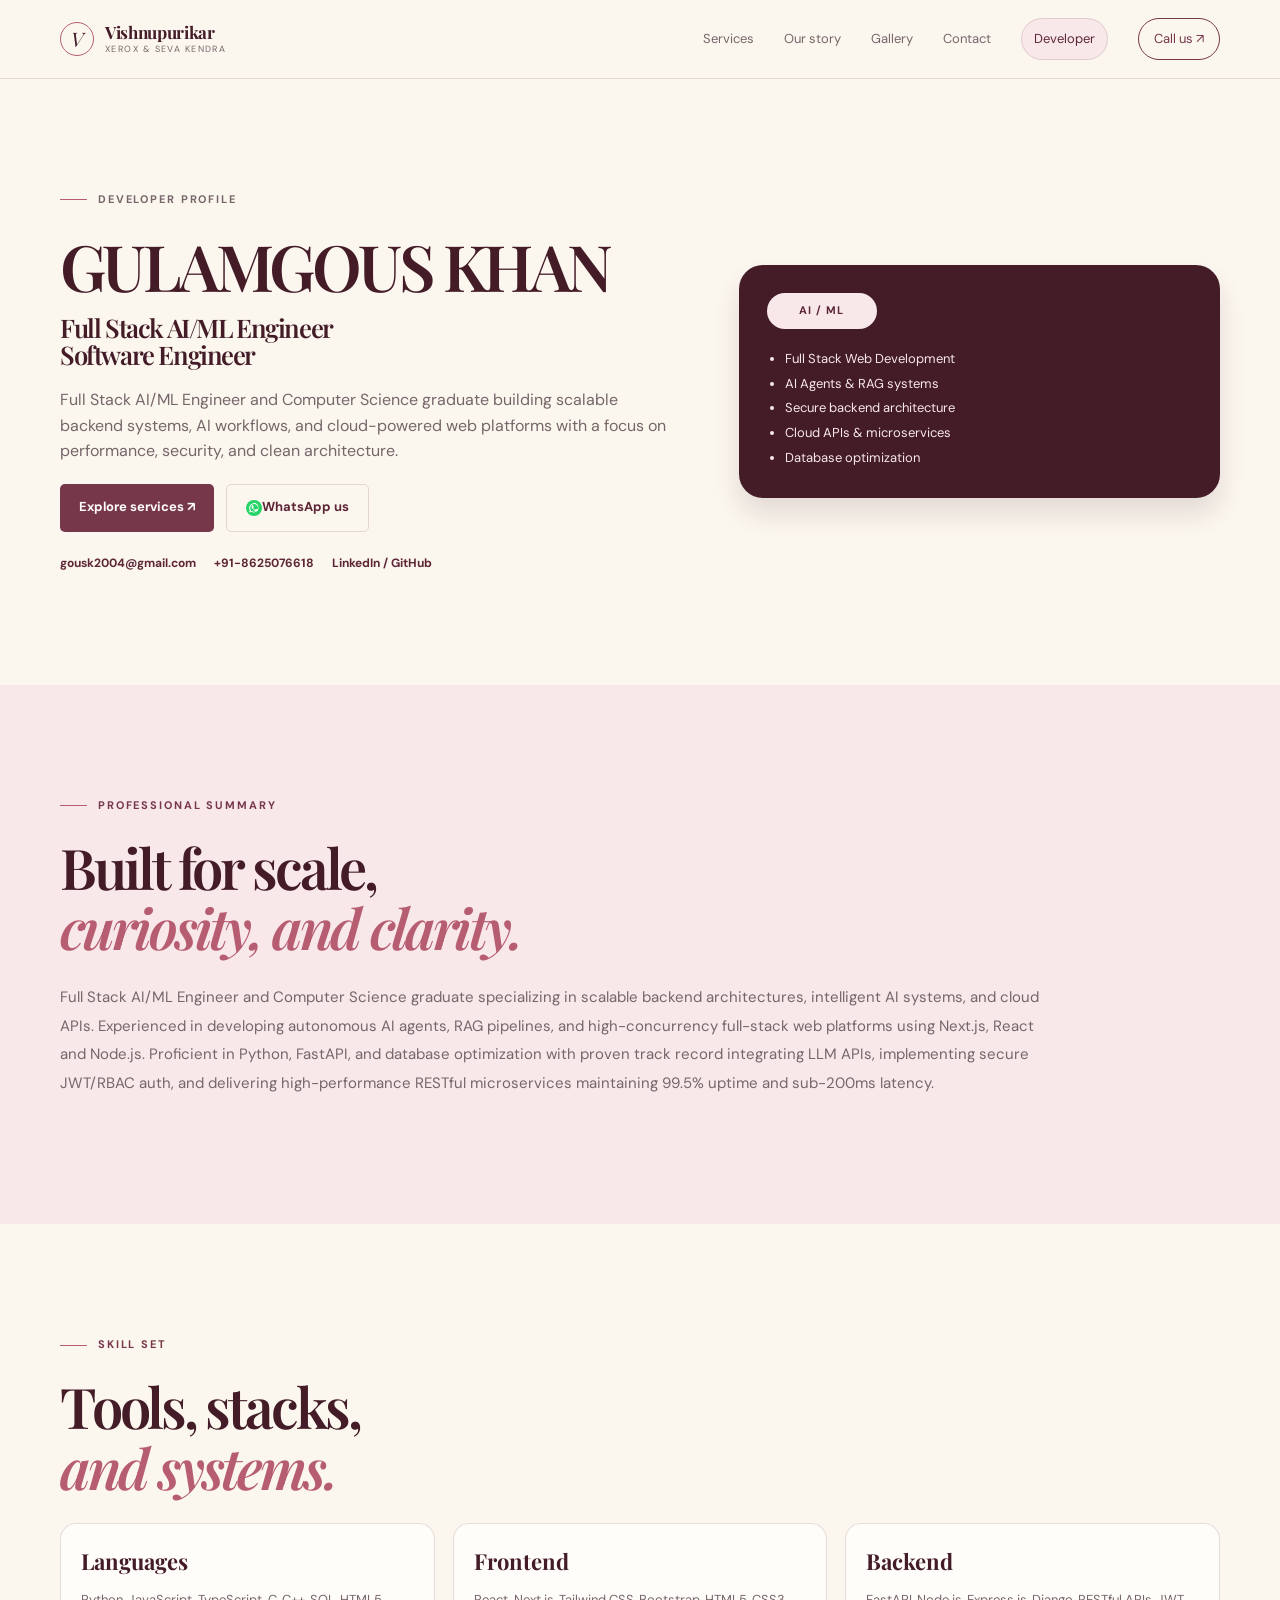
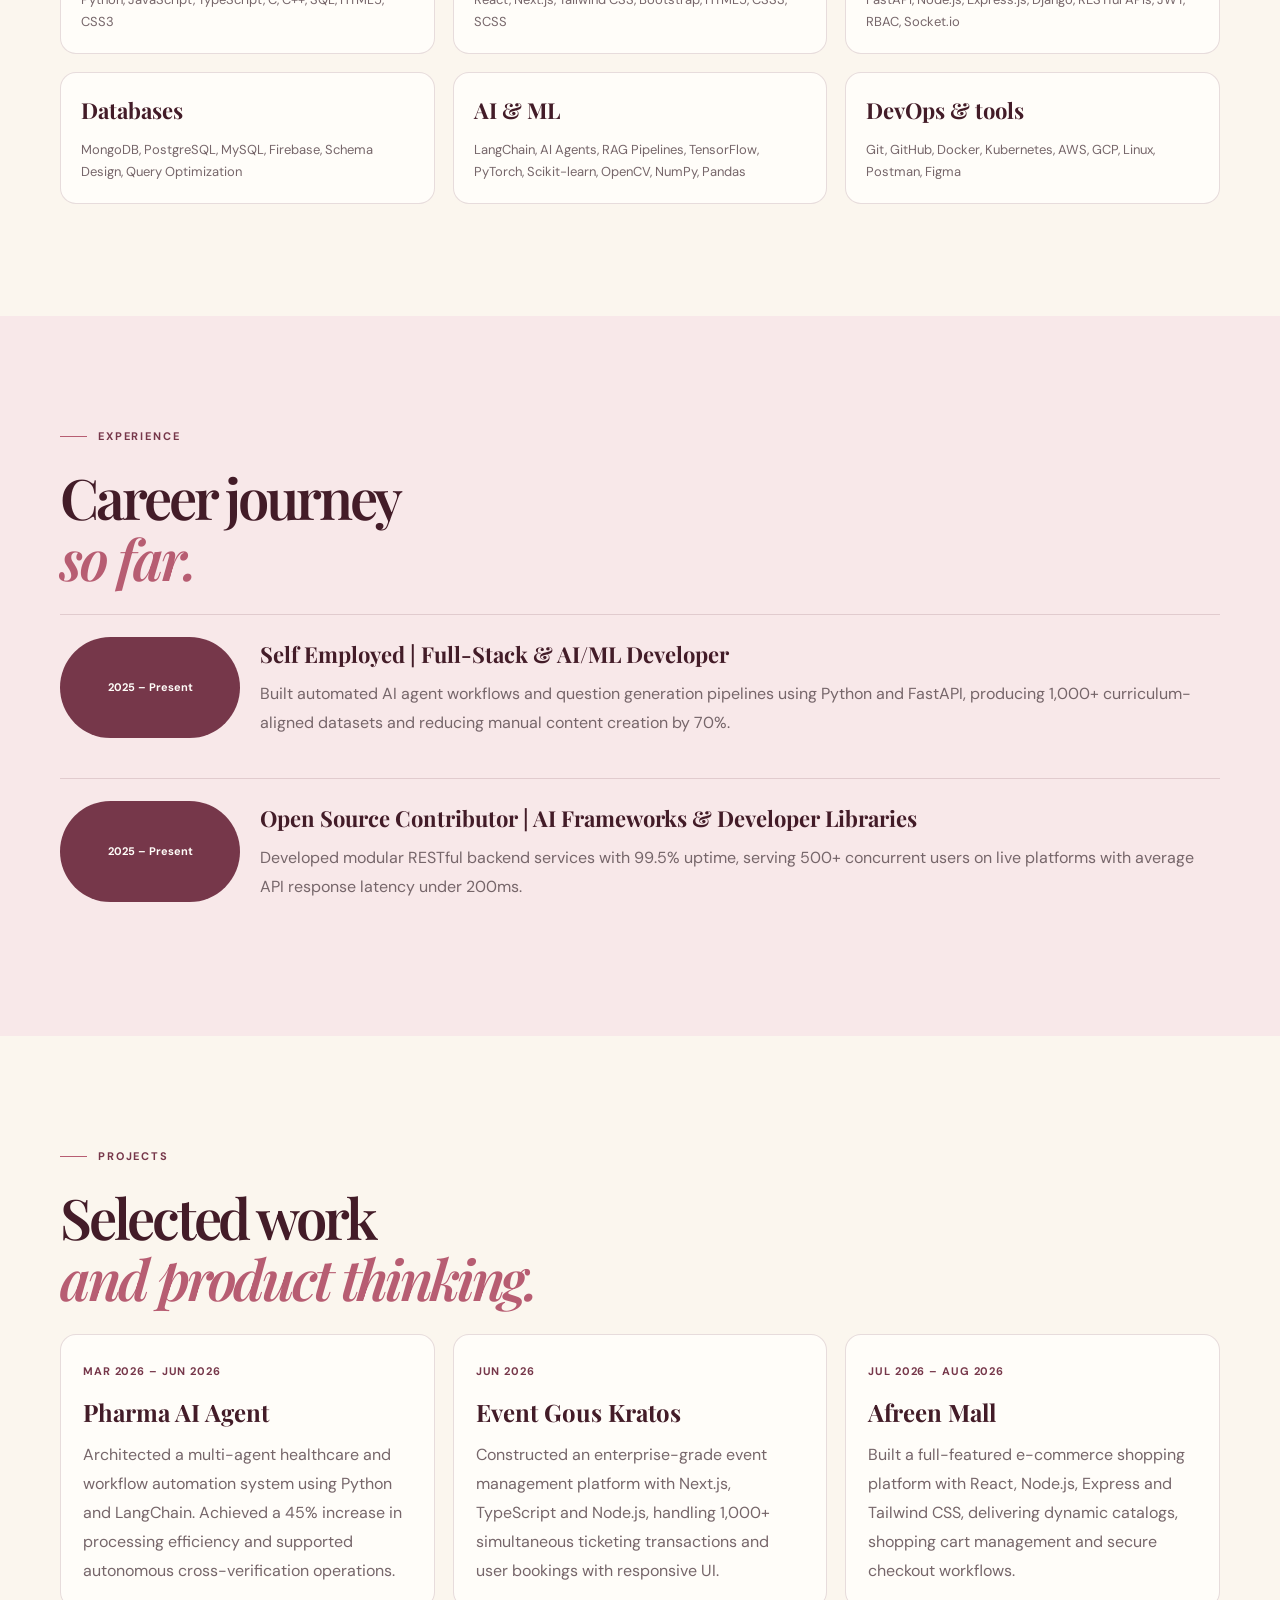
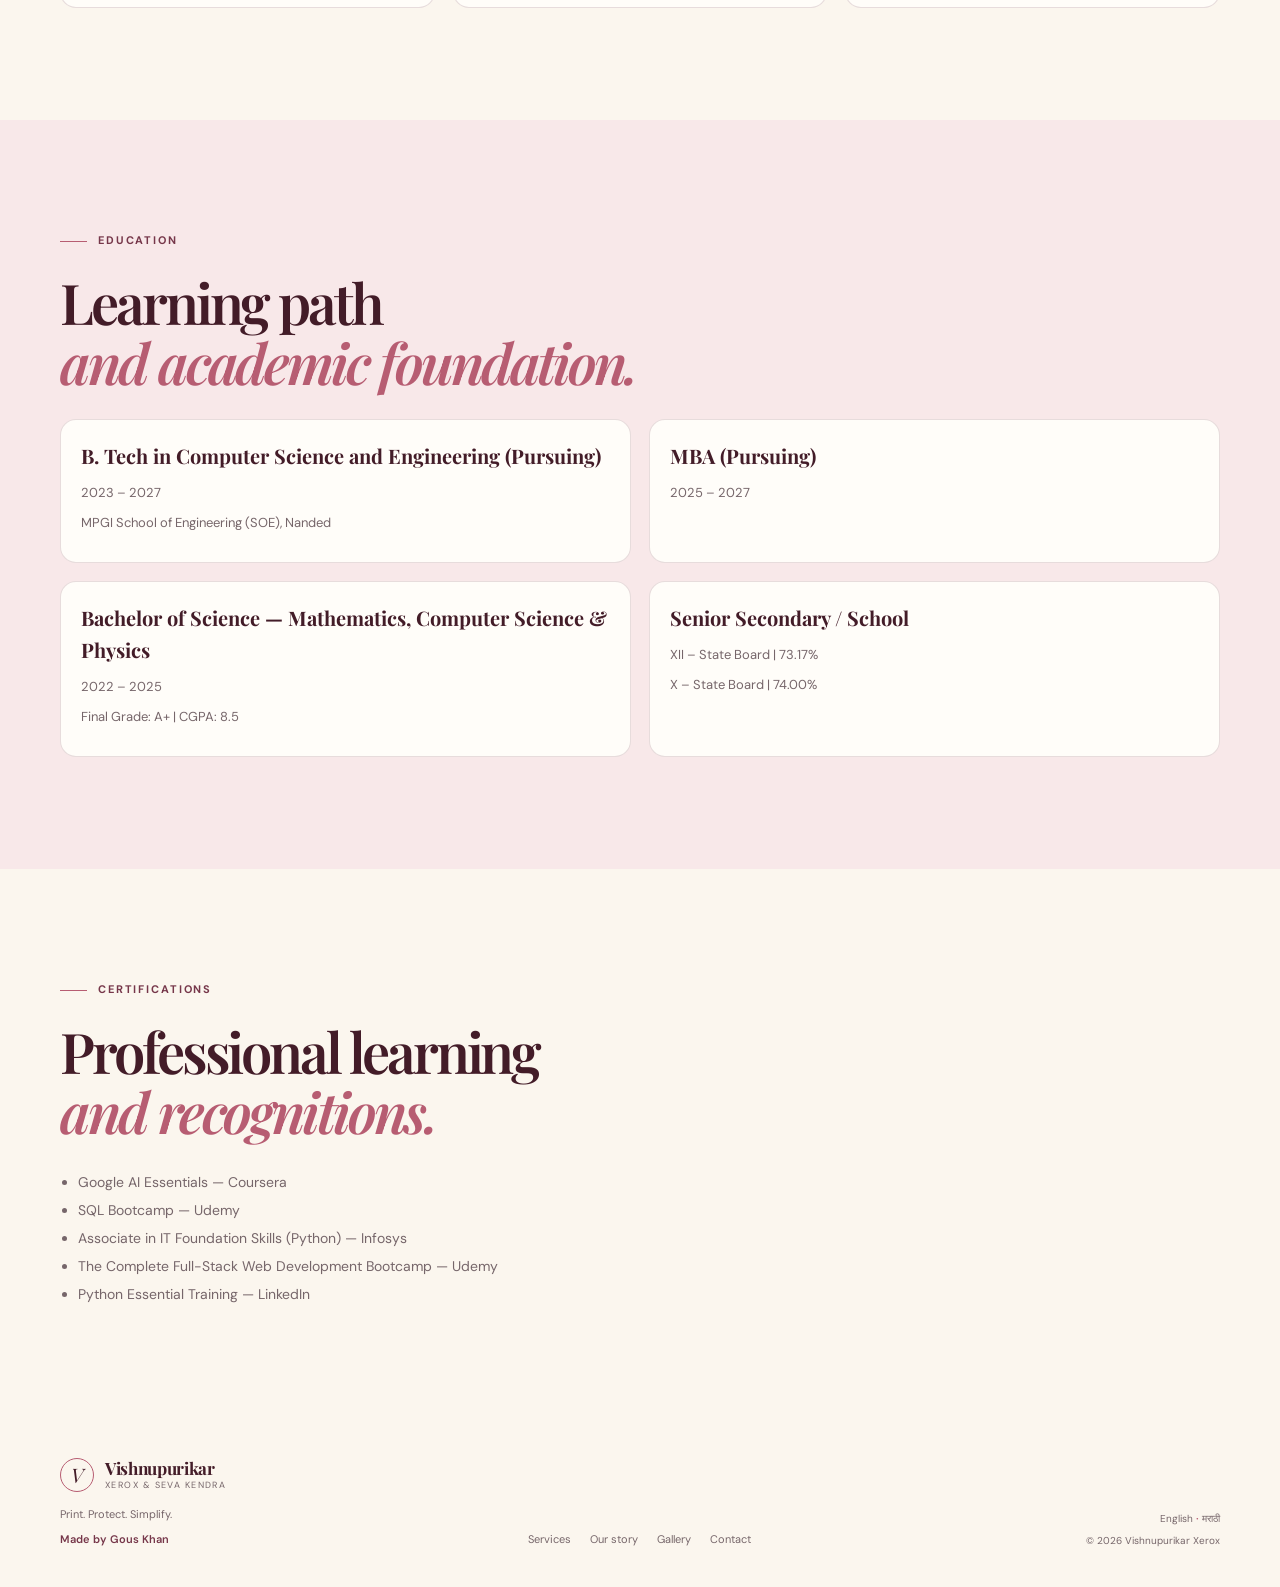
==== developer.html @ 5f5a42ae "Refresh Vishnupurikar Xerox marketing site Co-authored-by: Copilot <223556219+Copilot@users.noreply." ====
<!doctype html>
<html lang="en">
  <head>
    <meta charset="UTF-8" />
    <meta name="viewport" content="width=device-width, initial-scale=1.0" />
    <meta name="description" content="Developer profile of Gous Khan — Full Stack AI/ML Engineer and Software Engineer." />
    <title>Gous Khan | Developer Profile</title>
    <link rel="preconnect" href="https://fonts.googleapis.com" />
    <link rel="preconnect" href="https://fonts.gstatic.com" crossorigin />
    <link href="https://fonts.googleapis.com/css2?family=DM+Sans:wght@400;500;600;700&family=Noto+Sans+Devanagari:wght@400;500;600;700&family=Playfair+Display:wght@500;600;700&display=swap" rel="stylesheet" />
    <link rel="stylesheet" href="styles.css" />
  </head>
  <body class="developer-page">
    <header class="site-header">
      <div class="container nav-wrap">
        <a class="brand" href="index.html" aria-label="Vishnupurikar Xerox home">
          <span class="brand-mark">V</span>
          <span>
            <strong>Vishnupurikar</strong>
            <small>Xerox &amp; Seva Kendra</small>
          </span>
        </a>
        <nav id="main-nav" class="main-nav" aria-label="Main navigation">
          <a href="index.html#services">Services</a>
          <a href="index.html#story">Our story</a>
          <a href="index.html#gallery">Gallery</a>
          <a href="index.html#contact">Contact</a>
          <a href="developer.html" class="developer-link active">Developer</a>
          <a class="nav-call" href="tel:+918625076618">Call me <span>↗</span></a>
        </nav>
      </div>
    </header>

    <main class="developer-main">
      <section class="developer-hero section">
        <div class="container developer-hero-wrap">
          <div class="developer-intro">
            <p class="eyebrow"><span></span> Developer profile</p>
            <h1>GULAMGOUS KHAN</h1>
            <h2>Full Stack AI/ML Engineer<br />Software Engineer</h2>
            <p>
              Full Stack AI/ML Engineer and Computer Science graduate building scalable backend systems,
              AI workflows, and cloud-powered web platforms with a focus on performance, security, and clean architecture.
            </p>
            <div class="developer-actions">
              <a class="button button-primary" href="mailto:gousk2004@gmail.com">Email me</a>
              <a class="button button-quiet" href="tel:+918625076618">Call +91-8625076618</a>
            </div>
            <div class="developer-meta">
              <span>gousk2004@gmail.com</span>
              <span>+91-8625076618</span>
              <span>LinkedIn / GitHub</span>
            </div>
          </div>
          <div class="developer-card">
            <div class="developer-badge">AI / ML</div>
            <ul>
              <li>Full Stack Web Development</li>
              <li>AI Agents &amp; RAG systems</li>
              <li>Secure backend architecture</li>
              <li>Cloud APIs &amp; microservices</li>
              <li>Database optimization</li>
            </ul>
          </div>
        </div>
      </section>

      <section class="developer-summary section light-panel">
        <div class="container">
          <div class="section-heading narrow-heading">
            <div>
              <p class="eyebrow"><span></span> Professional summary</p>
              <h2>Built for scale,<br /><em>curiosity, and clarity.</em></h2>
            </div>
          </div>
          <p class="summary-copy">
            Full Stack AI/ML Engineer and Computer Science graduate specializing in scalable backend architectures,
            intelligent AI systems, and cloud APIs. Experienced in developing autonomous AI agents, RAG pipelines,
            and high-concurrency full-stack web platforms using Next.js, React and Node.js. Proficient in Python,
            FastAPI, and database optimization with proven track record integrating LLM APIs, implementing secure
            JWT/RBAC auth, and delivering high-performance RESTful microservices maintaining 99.5% uptime and
            sub-200ms latency.
          </p>
        </div>
      </section>

      <section class="section">
        <div class="container">
          <div class="section-heading narrow-heading">
            <div>
              <p class="eyebrow"><span></span> Skill set</p>
              <h2>Tools, stacks,<br /><em>and systems.</em></h2>
            </div>
          </div>
          <div class="skills-grid">
            <div class="skill-box">
              <h3>Languages</h3>
              <p>Python, JavaScript, TypeScript, C, C++, SQL, HTML5, CSS3</p>
            </div>
            <div class="skill-box">
              <h3>Frontend</h3>
              <p>React, Next.js, Tailwind CSS, Bootstrap, HTML5, CSS3, SCSS</p>
            </div>
            <div class="skill-box">
              <h3>Backend</h3>
              <p>FastAPI, Node.js, Express.js, Django, RESTful APIs, JWT, RBAC, Socket.io</p>
            </div>
            <div class="skill-box">
              <h3>Databases</h3>
              <p>MongoDB, PostgreSQL, MySQL, Firebase, Schema Design, Query Optimization</p>
            </div>
            <div class="skill-box">
              <h3>AI &amp; ML</h3>
              <p>LangChain, AI Agents, RAG Pipelines, TensorFlow, PyTorch, Scikit-learn, OpenCV, NumPy, Pandas</p>
            </div>
            <div class="skill-box">
              <h3>DevOps &amp; tools</h3>
              <p>Git, GitHub, Docker, Kubernetes, AWS, GCP, Linux, Postman, Figma</p>
            </div>
          </div>
        </div>
      </section>

      <section class="developer-experience section light-panel">
        <div class="container">
          <div class="section-heading narrow-heading">
            <div>
              <p class="eyebrow"><span></span> Experience</p>
              <h2>Career journey<br /><em>so far.</em></h2>
            </div>
          </div>
          <div class="timeline">
            <article class="timeline-item">
              <span class="time-tag">2025 – Present</span>
              <div>
                <h3>Self Employed | Full-Stack &amp; AI/ML Developer</h3>
                <p>
                  Built automated AI agent workflows and question generation pipelines using Python and FastAPI,
                  producing 1,000+ curriculum-aligned datasets and reducing manual content creation by 70%.
                </p>
              </div>
            </article>
            <article class="timeline-item">
              <span class="time-tag">2025 – Present</span>
              <div>
                <h3>Open Source Contributor | AI Frameworks &amp; Developer Libraries</h3>
                <p>
                  Developed modular RESTful backend services with 99.5% uptime, serving 500+ concurrent users on
                  live platforms with average API response latency under 200ms.
                </p>
              </div>
            </article>
          </div>
        </div>
      </section>

      <section class="section">
        <div class="container">
          <div class="section-heading narrow-heading">
            <div>
              <p class="eyebrow"><span></span> Projects</p>
              <h2>Selected work<br /><em>and product thinking.</em></h2>
            </div>
          </div>
          <div class="project-grid">
            <article class="project-card">
              <span class="project-date">Mar 2026 – Jun 2026</span>
              <h3>Pharma AI Agent</h3>
              <p>
                Architected a multi-agent healthcare and workflow automation system using Python and LangChain.
                Achieved a 45% increase in processing efficiency and supported autonomous cross-verification operations.
              </p>
            </article>
            <article class="project-card">
              <span class="project-date">Jun 2026</span>
              <h3>Event Gous Kratos</h3>
              <p>
                Constructed an enterprise-grade event management platform with Next.js, TypeScript and Node.js,
                handling 1,000+ simultaneous ticketing transactions and user bookings with responsive UI.
              </p>
            </article>
            <article class="project-card">
              <span class="project-date">Jul 2026 – Aug 2026</span>
              <h3>Afreen Mall</h3>
              <p>
                Built a full-featured e-commerce shopping platform with React, Node.js, Express and Tailwind CSS,
                delivering dynamic catalogs, shopping cart management and secure checkout workflows.
              </p>
            </article>
          </div>
        </div>
      </section>

      <section class="section education-section light-panel">
        <div class="container">
          <div class="section-heading narrow-heading">
            <div>
              <p class="eyebrow"><span></span> Education</p>
              <h2>Learning path<br /><em>and academic foundation.</em></h2>
            </div>
          </div>
          <div class="education-grid">
            <div class="edu-card">
              <h3>B. Tech in Computer Science and Engineering (Pursuing)</h3>
              <p>2023 – 2027</p>
              <p>MPGI School of Engineering (SOE), Nanded</p>
            </div>
            <div class="edu-card">
              <h3>MBA (Pursuing)</h3>
              <p>2025 – 2027</p>
            </div>
            <div class="edu-card">
              <h3>Bachelor of Science — Mathematics, Computer Science &amp; Physics</h3>
              <p>2022 – 2025</p>
              <p>Final Grade: A+ | CGPA: 8.5</p>
            </div>
            <div class="edu-card">
              <h3>Senior Secondary / School</h3>
              <p>XII – State Board | 73.17%</p>
              <p>X – State Board | 74.00%</p>
            </div>
          </div>
        </div>
      </section>

      <section class="section">
        <div class="container">
          <div class="section-heading narrow-heading">
            <div>
              <p class="eyebrow"><span></span> Certifications</p>
              <h2>Professional learning<br /><em>and recognitions.</em></h2>
            </div>
          </div>
          <ul class="cert-list">
            <li>Google AI Essentials — Coursera</li>
            <li>SQL Bootcamp — Udemy</li>
            <li>Associate in IT Foundation Skills (Python) — Infosys</li>
            <li>The Complete Full-Stack Web Development Bootcamp — Udemy</li>
            <li>Python Essential Training — LinkedIn</li>
          </ul>
        </div>
      </section>
    </main>

    <footer class="site-footer">
      <div class="container footer-grid">
        <div>
          <a class="brand footer-brand" href="index.html"><span class="brand-mark">V</span><span><strong>Vishnupurikar</strong><small>Xerox &amp; Seva Kendra</small></span></a>
          <p>Print. Protect. Simplify.</p>
          <p class="footer-credit">Made by Gous Khan</p>
        </div>
        <div class="footer-links">
          <a href="index.html#services">Services</a>
          <a href="index.html#story">Our story</a>
          <a href="index.html#gallery">Gallery</a>
          <a href="index.html#contact">Contact</a>
        </div>
        <div class="footer-meta">
          <span>English <b>·</b> मराठी</span>
          <span>© <span id="year"></span> Vishnupurikar Xerox</span>
        </div>
      </div>
    </footer>
    <script src="script.js"></script>
  </body>
</html>
---- styles.css ----
@import url("https://fonts.googleapis.com/css2?family=DM+Sans:wght@400;500;600;700&family=Noto+Sans+Devanagari:wght@400;500;600;700&family=Playfair+Display:wght@500;600;700&display=swap");

:root {
  --rose-950: #431c28;
  --rose-900: #5d2637;
  --rose-800: #76374a;
  --rose-500: #b75d72;
  --rose-200: #e9bfc8;
  --rose-100: #f8e8e9;
  --cream: #fbf6ee;
  --cream-deep: #f2e6d8;
  --ink: #2c2020;
  --muted: #76666a;
  --white: #fffdf9;
  --line: rgba(93, 38, 55, .15);
  --heading: "Playfair Display", Georgia, serif;
  --body: "DM Sans", Arial, sans-serif;
  --marathi: "Noto Sans Devanagari", "DM Sans", Arial, sans-serif;
  --max: 1160px;
  --h-size: clamp(36px, 4.5vw, 56px);
  --h3-size: 24px;
  --text-size: 15px;
  --small-size: 13px;
}

* { box-sizing: border-box; }
html { scroll-behavior: smooth; }
body { margin: 0; background: var(--cream); color: var(--ink); font-family: var(--body); line-height: 1.6; }
img { display: block; max-width: 100%; }
a { color: inherit; text-decoration: none; }
.container { width: min(var(--max), calc(100% - 48px)); margin: 0 auto; }
.section { padding: 112px 0; }
.sr-only { position: absolute; width: 1px; height: 1px; padding: 0; margin: -1px; overflow: hidden; clip: rect(0,0,0,0); white-space: nowrap; border: 0; }

.site-header { position: sticky; top: 0; z-index: 10; background: rgba(251, 246, 238, .92); border-bottom: 1px solid var(--line); backdrop-filter: blur(16px); }
.nav-wrap { display: flex; align-items: center; justify-content: space-between; min-height: 78px; }
.brand { display: inline-flex; align-items: center; gap: 11px; color: var(--rose-950); }
.brand-mark { display: grid; place-items: center; width: 34px; height: 34px; border: 1px solid var(--rose-500); border-radius: 50%; font-family: var(--heading); font-size: 20px; font-style: italic; }
.brand strong, .brand small { display: block; line-height: 1.1; }
.brand strong { font-family: var(--heading); font-size: 17px; letter-spacing: -.02em; }
.brand small { margin-top: 4px; color: var(--muted); font-size: 9px; letter-spacing: .16em; text-transform: uppercase; }
.main-nav { display: flex; align-items: center; gap: 30px; color: var(--muted); font-size: 13px; }
.main-nav a { transition: color .2s ease; }
.main-nav a:hover { color: var(--rose-800); }
.nav-call { padding: 10px 15px; border: 1px solid var(--rose-800); border-radius: 100px; color: var(--rose-800); }
.nav-call span, .button span, .text-link span, .service-card a span { margin-left: 7px; }
.developer-link { padding: 10px 12px; border: 1px solid var(--line); border-radius: 999px; }
.developer-link.active { background: var(--rose-100); color: var(--rose-900); }
.language-toggle { display: flex; align-items: center; gap: 2px; padding: 3px; border: 1px solid var(--line); border-radius: 100px; background: var(--white); }
.language-option { border: 0; border-radius: 100px; padding: 6px 8px; background: transparent; color: var(--muted); cursor: pointer; font: inherit; font-size: 10px; font-weight: 700; }
.language-option.is-active { background: var(--rose-800); color: var(--white); }
.icon-whatsapp { width: 16px; height: 16px; vertical-align: middle; }
.menu-toggle { display: none; border: 0; background: none; padding: 8px; }
.menu-toggle span:not(.sr-only) { display: block; width: 22px; height: 1px; margin: 5px; background: var(--rose-900); }

.hero { padding-top: 92px; padding-bottom: 102px; }
.hero-grid { display: grid; grid-template-columns: .88fr 1.12fr; gap: 72px; align-items: center; }
.eyebrow { display: flex; align-items: center; gap: 11px; margin: 0 0 22px; color: var(--rose-800); font-size: 11px; font-weight: 700; letter-spacing: .17em; text-transform: uppercase; }
.eyebrow > span { display: inline-block; width: 27px; height: 1px; background: var(--rose-500); }
h1, h2, h3, p { margin-top: 0; }
h1, h2 { color: var(--rose-950); font-family: var(--heading); font-weight: 600; letter-spacing: -.055em; line-height: 1.08; }
h1 { margin-bottom: 26px; font-size: clamp(48px, 6vw, 76px); }
h2 { margin-bottom: 22px; font-size: var(--h-size); }
h1 em, h2 em { color: var(--rose-500); font-style: italic; }
.hero-lede { max-width: 440px; margin-bottom: 32px; color: var(--muted); font-size: var(--text-size); }
.hero-actions { display: flex; flex-wrap: wrap; gap: 12px; }
.button { display: inline-flex; align-items: center; justify-content: center; min-height: 48px; padding: 0 19px; border-radius: 5px; font-size: 13px; font-weight: 700; transition: transform .2s ease, box-shadow .2s ease, background .2s ease; }
.button:hover { transform: translateY(-2px); box-shadow: 0 9px 22px rgba(93, 38, 55, .12); }
.button-primary { background: var(--rose-800); color: var(--white); }
.button-quiet { border: 1px solid var(--line); color: var(--rose-900); }
.hero-note { display: flex; align-items: center; gap: 12px; margin-top: 54px; color: var(--muted); font-size: 11px; }
.note-line { width: 36px; height: 1px; background: var(--rose-200); }
.hero-visual { position: relative; padding: 0 34px 38px 0; }
.hero-image-wrap { height: 500px; overflow: hidden; border-radius: 160px 160px 6px 6px; background: var(--cream-deep); }
.hero-image-wrap img { width: 100%; height: 100%; object-fit: contain; object-position: center top; }
.hero-stamp { position: absolute; top: 28px; left: -35px; display: grid; place-items: center; width: 104px; height: 104px; padding: 15px; border-radius: 50%; background: var(--rose-500); color: var(--white); text-align: center; transform: rotate(-12deg); }
.hero-stamp strong { font-family: var(--heading); font-size: 13px; line-height: 1.05; }
.hero-stamp small { font-size: 8px; line-height: 1.2; }
.stamp-star { line-height: 1; }
.hero-card { position: absolute; right: 0; bottom: 0; display: flex; align-items: center; gap: 12px; max-width: 226px; padding: 18px 20px; background: var(--white); box-shadow: 0 16px 35px rgba(93, 38, 55, .13); }
.card-icon { color: var(--rose-500); font-size: 22px; }
.hero-card strong, .hero-card small { display: block; line-height: 1.3; }
.hero-card strong { color: var(--rose-900); font-size: 12px; }
.hero-card small { margin-top: 3px; color: var(--muted); font-size: 10px; }

.trust-strip { background: var(--rose-950); color: var(--rose-100); }
.trust-grid { display: flex; align-items: center; justify-content: space-between; min-height: 78px; font-size: 12px; }
.trust-grid > span:first-child { color: var(--rose-200); font-family: var(--heading); font-size: 16px; font-style: italic; }
.trust-item { display: flex; align-items: center; gap: 10px; }
.trust-item b { color: var(--rose-500); font-size: 10px; letter-spacing: .1em; }

.services-section { background: var(--white); }
.section-heading { display: flex; justify-content: space-between; align-items: end; gap: 40px; margin-bottom: 52px; }
.section-heading h2 { margin-bottom: 0; }
.section-intro { max-width: 310px; margin-bottom: 5px; color: var(--muted); font-size: var(--small-size); }
.service-grid { display: grid; grid-template-columns: repeat(4, 1fr); gap: 1px; border: 1px solid var(--line); background: var(--line); }
.service-card { position: relative; min-height: 310px; padding: 25px 24px 23px; background: var(--white); transition: background .2s ease, transform .2s ease; }
.service-card:hover { position: relative; z-index: 1; background: var(--rose-100); transform: translateY(-5px); box-shadow: 0 14px 26px rgba(93, 38, 55, .09); }
.service-featured { background: var(--rose-100); }
.service-number { color: var(--rose-500); font-size: 10px; font-weight: 700; letter-spacing: .15em; }
.service-icon { margin: 40px 0 23px; color: var(--rose-800); font-size: 29px; }
.service-card h3 { margin-bottom: 12px; color: var(--rose-950); font-family: var(--heading); font-size: var(--h3-size); font-weight: 600; }
.service-card p { min-height: 66px; margin-bottom: 20px; color: var(--muted); font-size: var(--small-size); line-height: 1.6; }
.service-card a, .text-link { color: var(--rose-800); font-size: 12px; font-weight: 700; }
.service-note { display: flex; align-items: center; gap: 16px; margin-top: 18px; padding: 18px 20px; border: 1px solid var(--rose-200); background: var(--rose-100); }
.service-note-mark { display: grid; place-items: center; flex: 0 0 30px; width: 30px; height: 30px; border-radius: 50%; background: var(--rose-800); color: var(--white); font-size: 21px; font-weight: 400; }
.service-note strong, .service-note span { display: block; line-height: 1.35; }
.service-note strong { color: var(--rose-950); font-size: 12px; }
.service-note div > span { margin-top: 3px; color: var(--muted); font-size: 11px; }
.service-note a { margin-left: auto; color: var(--rose-800); font-size: 11px; font-weight: 700; white-space: nowrap; }
.service-note a span { display: inline; margin-left: 7px; }

.shop-details-section { background: var(--cream); padding-top: 92px; padding-bottom: 92px; }
.shop-details-grid { display: grid; grid-template-columns: 1fr 1.4fr 1fr; gap: 14px; }
.detail-card { padding: 24px; background: var(--white); border: 1px solid var(--line); min-height: 235px; }
.detail-card h3 { margin-bottom: 11px; color: var(--rose-950); font-family: var(--heading); font-size: var(--h3-size); font-weight: 600; }
.detail-card p { margin-bottom: 0; color: var(--muted); font-size: var(--small-size); }
.detail-card ul { margin: 0; padding-left: 19px; color: var(--muted); font-size: var(--small-size); line-height: 1.6; }
.detail-card-highlight { background: var(--rose-100); border-color: var(--rose-200); }

.story-section { background: var(--cream); }
.story-grid { display: grid; grid-template-columns: .88fr 1.12fr; gap: 96px; align-items: center; }
.story-image { position: relative; padding: 0 28px 28px 0; }
.story-image img { width: 100%; height: 480px; object-fit: cover; object-position: center top; border-radius: 4px; }
.story-image::after { position: absolute; right: 0; bottom: 0; z-index: 0; width: 72%; height: 72%; border: 1px solid var(--rose-200); content: ""; }
.story-image img, .image-caption { position: relative; z-index: 1; }
.image-caption { position: absolute; right: 13px; bottom: 16px; color: var(--rose-950); font-size: 10px; transform: rotate(-90deg) translateX(100%); transform-origin: right bottom; }
.story-copy > p:not(.eyebrow) { max-width: 510px; color: var(--muted); font-size: var(--text-size); }
.signature-block { display: flex; align-items: center; gap: 15px; margin: 32px 0 25px; }
.signature { color: var(--rose-500); font-family: var(--heading); font-size: 27px; font-style: italic; }
.signature-block strong, .signature-block small { display: block; line-height: 1.25; }
.signature-block strong { color: var(--rose-950); font-size: 12px; }
.signature-block small { margin-top: 3px; color: var(--muted); font-size: 10px; }
.story-points { display: grid; gap: 9px; margin: 25px 0 28px; color: var(--rose-900); font-size: 12px; }
.story-points span { display: flex; align-items: center; gap: 10px; }
.story-points b { color: var(--rose-500); font-size: 10px; letter-spacing: .1em; }

.gallery-section { background: var(--white); }
.gallery-heading { margin-bottom: 36px; }
.gallery-grid { display: grid; grid-template-columns: 1.35fr 1fr 1fr; grid-template-rows: 250px 210px; gap: 12px; }
.gallery-grid figure { position: relative; min-width: 0; margin: 0; overflow: hidden; border-radius: 3px; background: var(--cream-deep); }
.gallery-grid figure img { width: 100%; height: 100%; object-fit: cover; filter: saturate(.8); transition: filter .2s ease, transform .2s ease; }
.gallery-grid figure:hover img { filter: saturate(1); transform: scale(1.015); }
.gallery-grid figcaption { position: absolute; right: 12px; bottom: 10px; left: 12px; padding: 7px 9px; background: rgba(67, 28, 40, .82); color: var(--white); font-size: 10px; line-height: 1.2; }
.gallery-grid figcaption strong, .gallery-grid figcaption span { display: block; }
.gallery-grid figcaption span { margin-top: 2px; color: var(--rose-200); font-size: 9px; }
.gallery-certificate { grid-row: span 2; display: flex; flex-direction: column; justify-content: center; }
.gallery-certificate img { height: auto !important; max-height: calc(100% - 58px); object-fit: contain !important; padding: 14px; }
.gallery-certificate figcaption { position: static; flex: 0 0 auto; margin: 0; background: var(--rose-950); }

.contact-section { padding: 104px 0; background: var(--rose-100); }
.contact-card { display: grid; grid-template-columns: 1fr 1fr; gap: 80px; padding: 64px 72px; background: var(--rose-950); color: var(--rose-100); }
.eyebrow-light { color: var(--rose-200); }
.contact-copy h2 { color: var(--white); }
.contact-copy h2 em { color: var(--rose-200); }
.contact-copy > p:last-child { max-width: 380px; color: var(--rose-200); font-size: var(--small-size); }
.contact-actions { display: grid; align-content: center; gap: 14px; }
.contact-action, .contact-address { display: flex; align-items: center; gap: 15px; padding: 16px 0; border-bottom: 1px solid rgba(248, 232, 233, .2); }
.action-symbol { display: grid; place-items: center; flex: 0 0 34px; width: 34px; height: 34px; border: 1px solid var(--rose-500); border-radius: 50%; color: var(--rose-200); font-size: 16px; }
.contact-action small, .contact-action strong, .contact-address small, .contact-address strong { display: block; line-height: 1.3; }
.contact-action small, .contact-address small { color: var(--rose-200); font-size: 10px; }
.contact-action strong, .contact-address strong { color: var(--white); font-size: var(--small-size); }
.contact-action:hover strong { color: var(--rose-200); }

.site-footer { padding: 38px 0; background: var(--cream); }
.footer-grid { display: grid; grid-template-columns: 1fr 1fr 1fr; align-items: end; gap: 30px; }
.footer-brand { margin-bottom: 14px; }
.footer-grid > div:first-child > p { margin: 0; color: var(--muted); font-size: 11px; }
.footer-credit { margin-top: 8px !important; color: var(--rose-800) !important; font-weight: 600; }
.footer-links { display: flex; justify-content: center; gap: 19px; color: var(--muted); font-size: 11px; }
.footer-links a:hover { color: var(--rose-800); }
.footer-meta { display: grid; justify-items: end; gap: 6px; color: var(--muted); font-size: 10px; }
.footer-meta b { color: var(--rose-500); }

.developer-main { background: var(--cream); }
.developer-hero-wrap { display: grid; grid-template-columns: 1.15fr .85fr; gap: 28px; align-items: center; }
.developer-intro h1 { font-size: clamp(42px, 5vw, 72px); margin-bottom: 14px; }
.developer-intro h2 { font-size: clamp(24px, 2vw, 33px); margin-bottom: 18px; }
.developer-intro p { color: var(--muted); max-width: 620px; }
.developer-actions { display: flex; gap: 12px; flex-wrap: wrap; margin-top: 20px; }
.developer-meta { display: flex; flex-wrap: wrap; gap: 18px; margin-top: 22px; color: var(--rose-900); font-size: 12px; font-weight: 700; }
.developer-card { background: var(--rose-950); color: var(--white); border-radius: 24px; padding: 28px; box-shadow: 0 16px 26px rgba(67,28,40,.12); }
.developer-badge { display: inline-flex; align-items: center; justify-content: center; min-width: 110px; padding: 9px 14px; border-radius: 999px; background: var(--rose-100); color: var(--rose-900); font-size: 11px; font-weight: 700; letter-spacing: .09em; text-transform: uppercase; }
.developer-card ul { margin: 18px 0 0; padding-left: 18px; color: var(--rose-100); list-style: disc; line-height: 1.9; font-size: 13px; }
.light-panel { background: var(--rose-100); }
.summary-copy { color: var(--muted); font-size: 15px; line-height: 1.9; max-width: 1000px; }
.narrow-heading { margin-bottom: 26px; }
.skills-grid { display: grid; grid-template-columns: repeat(3, minmax(0, 1fr)); gap: 18px; }
.skill-box { background: var(--white); border: 1px solid var(--line); padding: 20px; border-radius: 16px; }
.skill-box h3 { margin-bottom: 10px; color: var(--rose-950); font-size: 22px; font-family: var(--heading); }
.skill-box p { margin: 0; color: var(--muted); font-size: 13px; line-height: 1.7; }
.timeline { display: grid; gap: 18px; }
.timeline-item { display: grid; grid-template-columns: 180px 1fr; gap: 20px; padding: 22px 0; border-top: 1px solid rgba(93, 38, 55, .15); }
.time-tag { display: inline-flex; align-items: center; justify-content: center; min-height: 30px; padding: 0 10px; border-radius: 999px; background: var(--rose-800); color: var(--white); font-size: 11px; font-weight: 700; }
.timeline-item h3 { margin-bottom: 8px; color: var(--rose-950); font-size: 22px; font-family: var(--heading); }
.timeline-item p { margin: 0; color: var(--muted); line-height: 1.8; }
.project-grid { display: grid; grid-template-columns: repeat(3, minmax(0, 1fr)); gap: 18px; }
.project-card { background: var(--white); border: 1px solid var(--line); border-radius: 16px; padding: 22px; }
.project-date { display: inline-block; margin-bottom: 12px; color: var(--rose-800); font-size: 11px; font-weight: 700; letter-spacing: .08em; text-transform: uppercase; }
.project-card h3 { margin-bottom: 10px; color: var(--rose-950); font-size: 24px; font-family: var(--heading); }
.project-card p { margin: 0; color: var(--muted); line-height: 1.8; }
.education-grid { display: grid; grid-template-columns: repeat(2, minmax(0, 1fr)); gap: 18px; }
.edu-card { background: var(--white); border: 1px solid var(--line); border-radius: 16px; padding: 20px; }
.edu-card h3 { margin-bottom: 10px; color: var(--rose-950); font-size: 20px; font-family: var(--heading); }
.edu-card p { margin: 0 0 8px; color: var(--muted); font-size: 13px; line-height: 1.7; }
.cert-list { margin: 0; padding-left: 18px; color: var(--muted); line-height: 2; font-size: 14px; }

body.marathi-mode { font-family: var(--marathi); }
body.marathi-mode h1,
body.marathi-mode h2,
body.marathi-mode h3,
body.marathi-mode .brand strong,
body.marathi-mode .signature {
  font-family: var(--marathi);
  letter-spacing: 0;
  font-style: normal;
}

@media (max-width: 800px) {
  .section { padding: 80px 0; }
  .hero { padding-top: 65px; }
  .hero-grid, .story-grid { grid-template-columns: 1fr; gap: 50px; }
  .hero-copy { max-width: 600px; }
  .hero-visual { max-width: 600px; margin: 0 auto; width: 100%; }
  .hero-image-wrap { height: 420px; }
  .service-grid { grid-template-columns: repeat(2, 1fr); }
  .shop-details-grid { grid-template-columns: 1fr 1fr; }
  .detail-card:nth-child(2) { grid-column: span 2; }
  .story-grid { gap: 58px; }
  .story-image { max-width: 490px; }
  .contact-card { padding: 48px; grid-template-columns: 1fr; gap: 30px; }
  .footer-grid { grid-template-columns: 1fr 1fr; }
  .footer-meta { justify-items: start; }
  .gallery-grid { grid-template-rows: 210px 180px; }
}

@media (max-width: 600px) {
  .container { width: min(var(--max), calc(100% - 32px)); }
  .nav-wrap { min-height: 70px; }
  .menu-toggle { display: block; }
  .main-nav { position: absolute; top: 70px; right: 16px; left: 16px; display: none; flex-direction: column; align-items: stretch; gap: 0; padding: 10px; background: var(--white); border: 1px solid var(--line); box-shadow: 0 14px 28px rgba(93, 38, 55, .1); }
  .main-nav.is-open { display: flex; }
  .main-nav a { padding: 12px; }
  .language-toggle { align-self: flex-start; margin: 8px 12px; }
  .nav-call { text-align: center; }
  h1 { font-size: 49px; }
  h2 { font-size: 39px; }
  .hero-visual { padding-right: 15px; }
  .hero-image-wrap { height: 340px; border-radius: 110px 110px 5px 5px; }
  .hero-stamp { left: -8px; width: 88px; height: 88px; }
  .hero-card { right: 0; padding: 13px; }
  .trust-grid { flex-wrap: wrap; gap: 12px 18px; padding: 20px 0; }
  .trust-grid > span:first-child { width: 100%; }
  .trust-item { font-size: 10px; }
  .section-heading { display: block; margin-bottom: 34px; }
  .section-intro { margin-top: 20px; }
  .service-grid { grid-template-columns: 1fr; }
  .service-card { min-height: 275px; }
  .service-icon { margin-top: 27px; }
  .shop-details-grid { grid-template-columns: 1fr; }
  .detail-card:nth-child(2) { grid-column: auto; }
  .service-note { align-items: flex-start; flex-wrap: wrap; }
  .service-note a { width: 100%; margin-left: 46px; }
  .developer-hero-wrap, .skills-grid, .project-grid, .education-grid { grid-template-columns: 1fr; }
  .timeline-item { grid-template-columns: 1fr; }
  .story-image img { height: 390px; }
  .gallery-grid { grid-template-columns: 1fr 1fr; grid-template-rows: 260px 150px 150px 150px; }
  .gallery-certificate { grid-column: span 2; grid-row: auto; }
  .gallery-certificate img { max-height: 210px; }
  .gallery-grid figure:nth-child(2) { grid-column: span 1; }
  .gallery-grid figure:nth-child(5) { grid-column: span 2; }
  .contact-section { padding: 64px 0; }
  .contact-card { padding: 36px 24px; }
  .footer-grid { grid-template-columns: 1fr; gap: 26px; }
  .footer-links { justify-content: flex-start; flex-wrap: wrap; }
  .footer-meta { justify-items: start; }
}
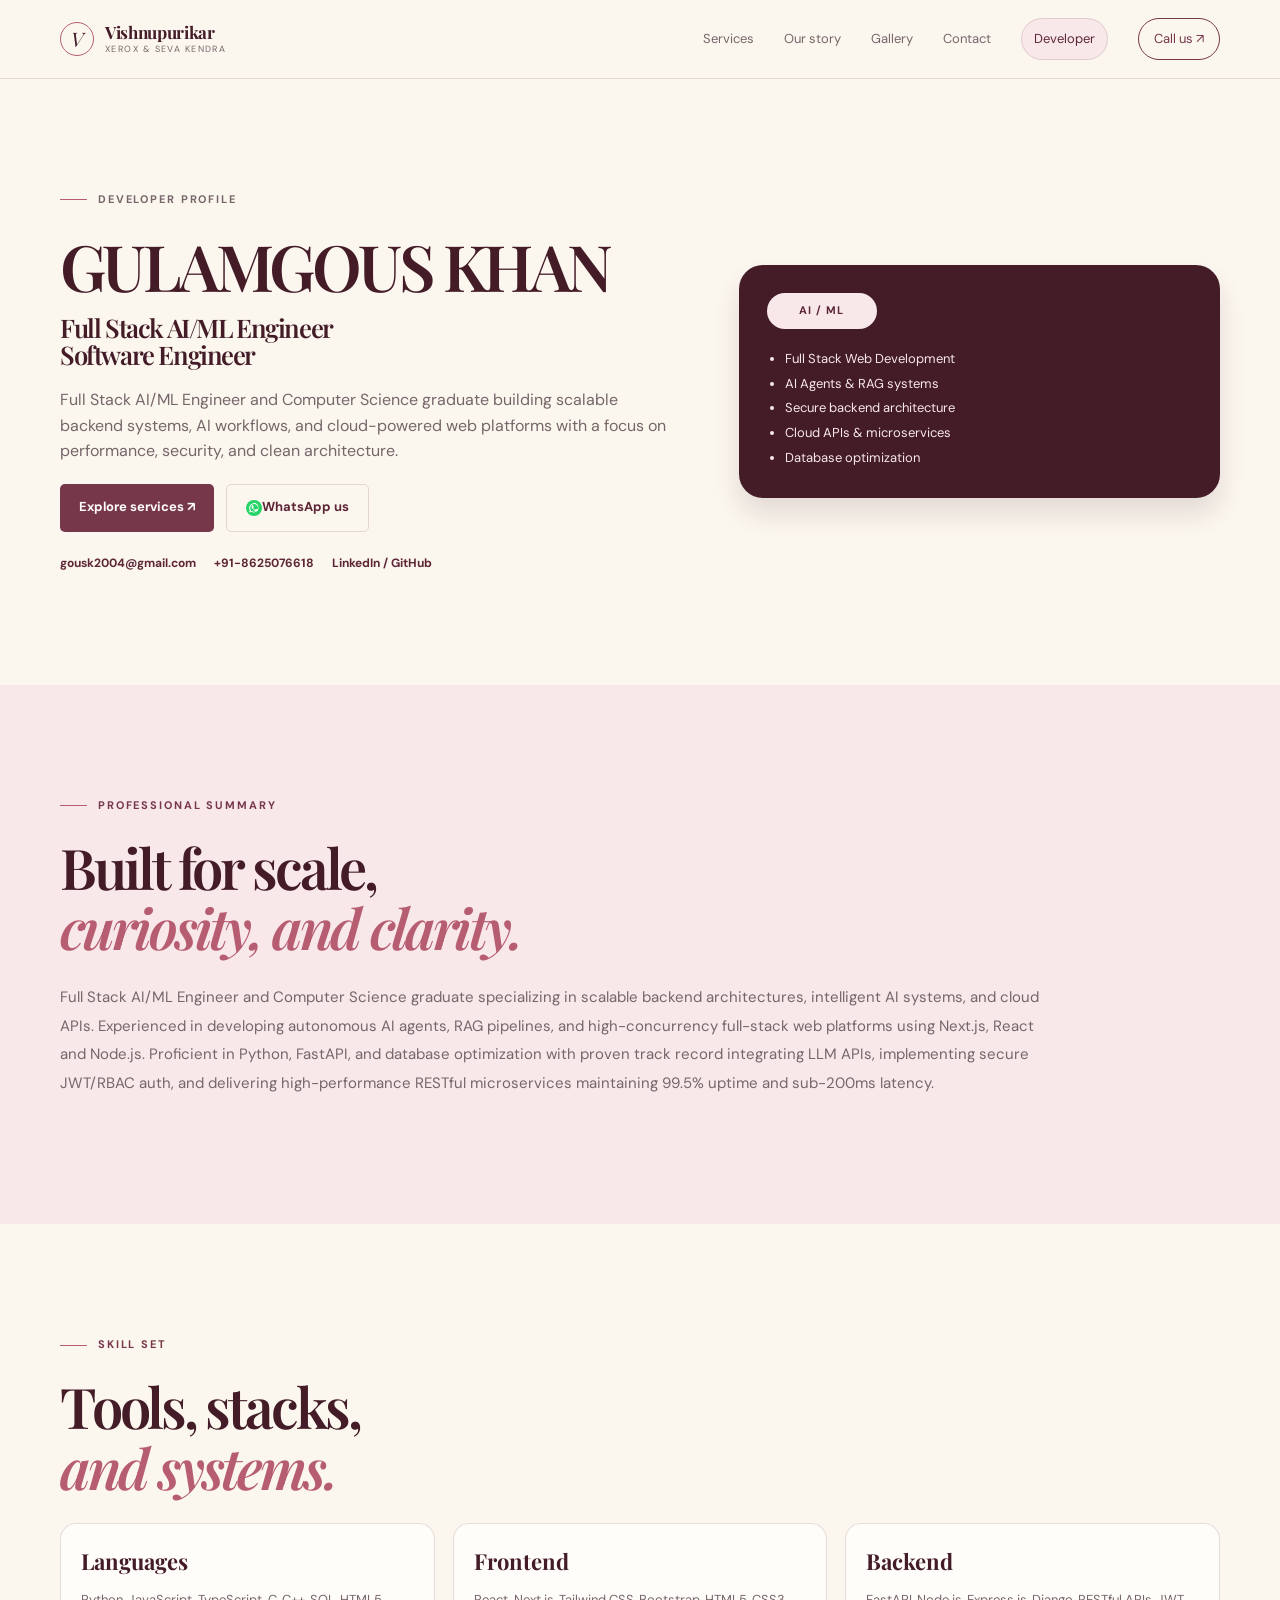
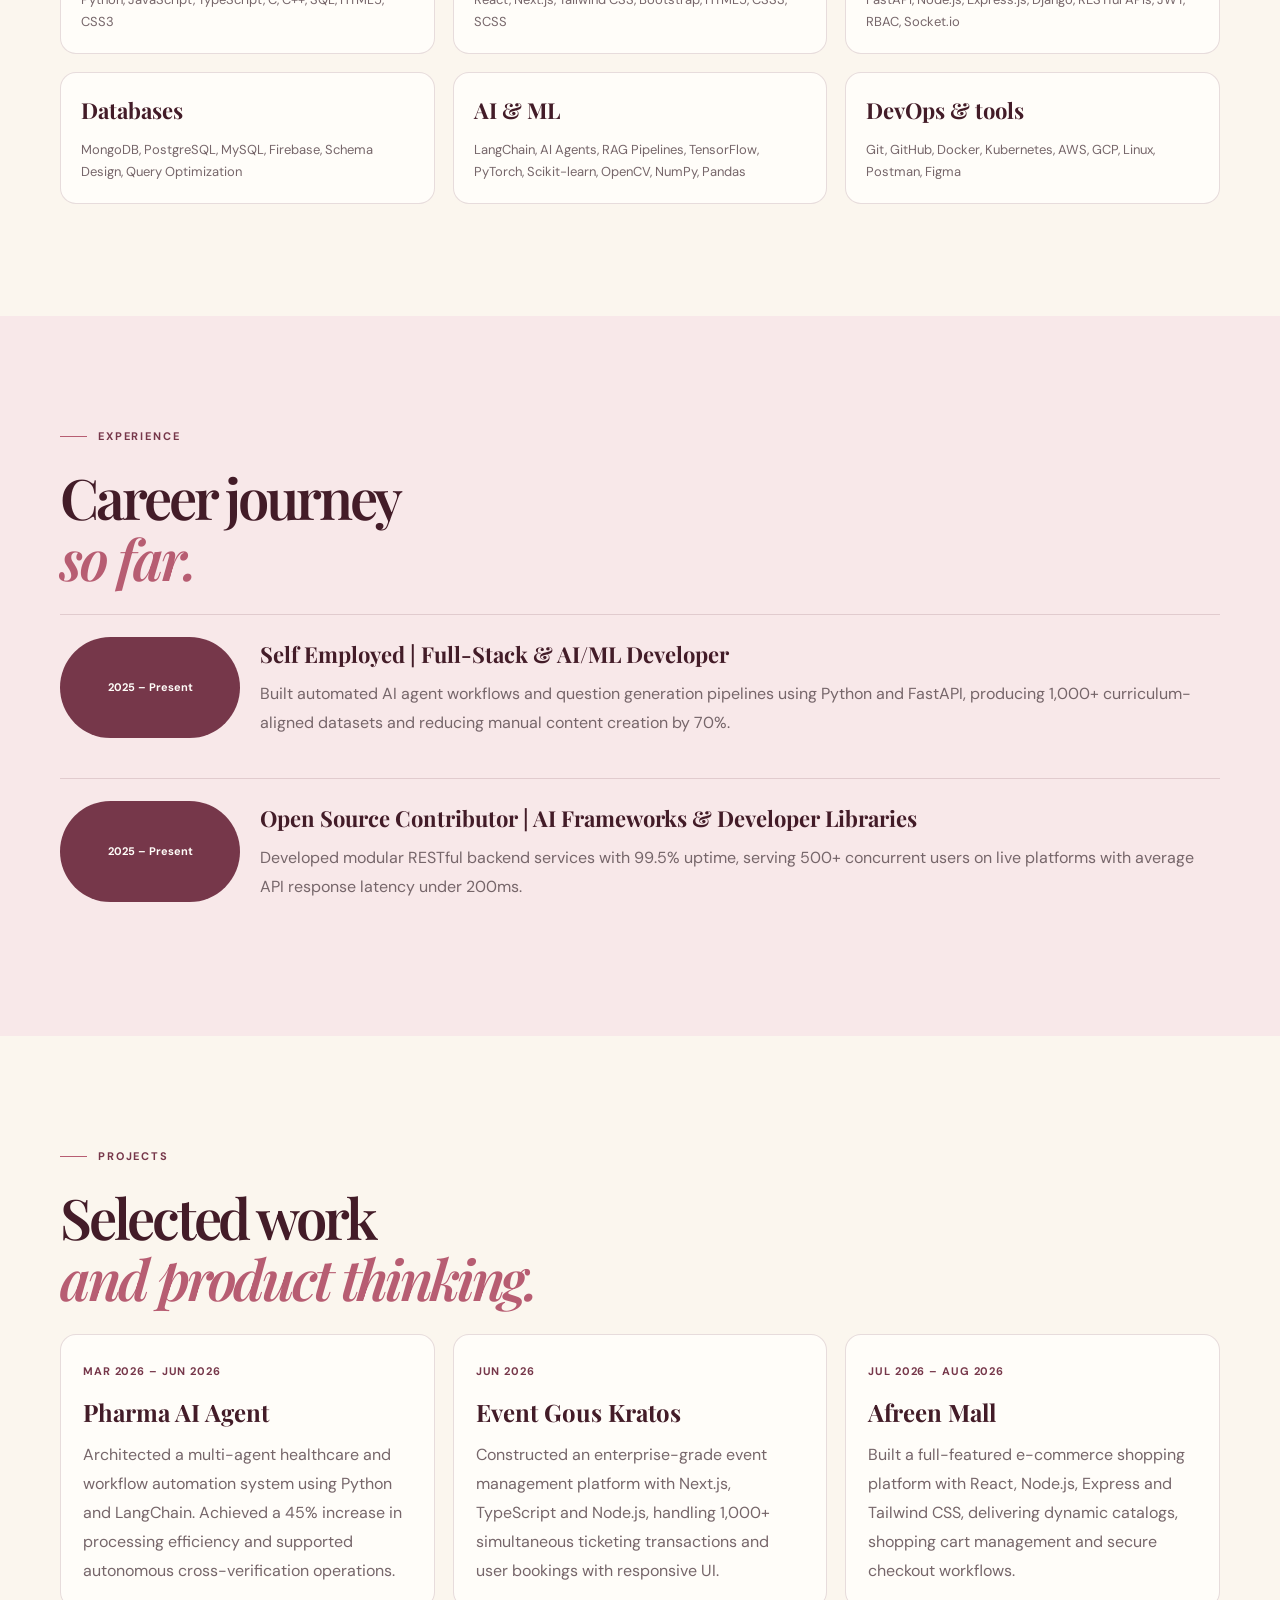
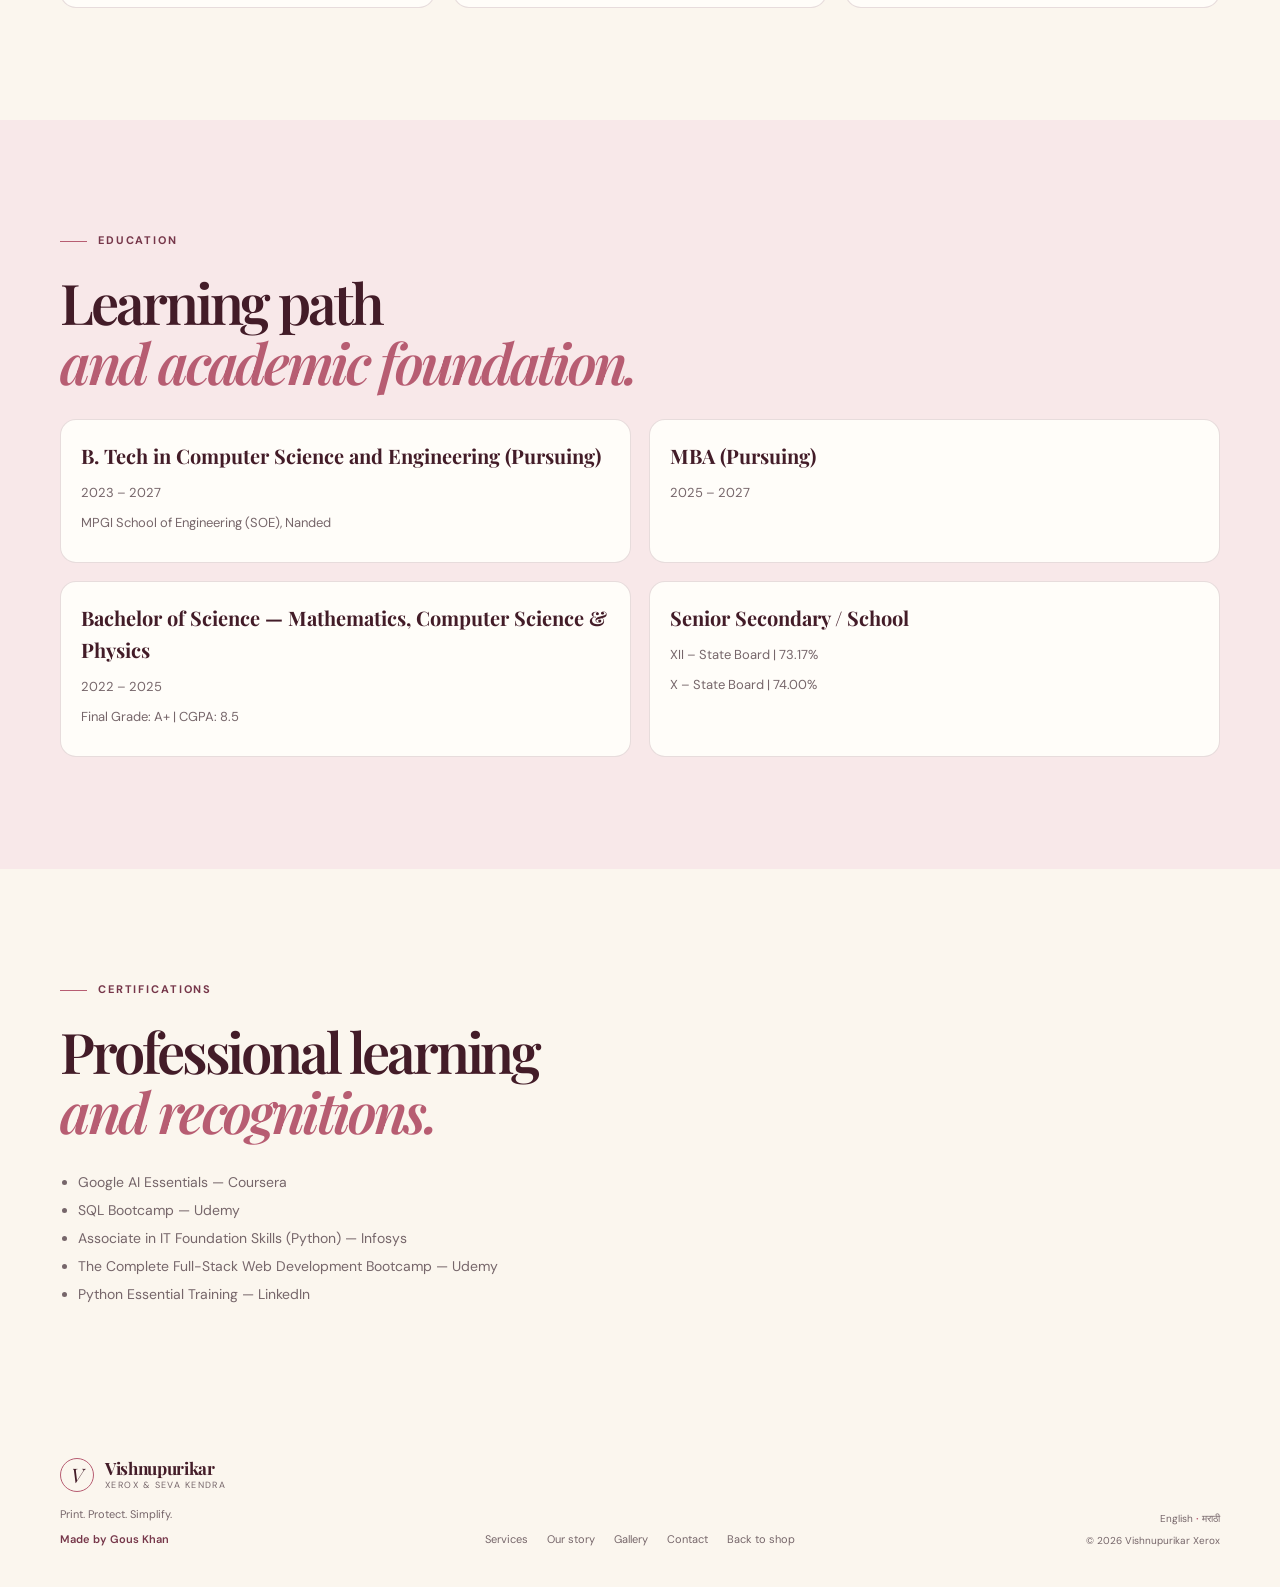
==== commit 02e17140: "Polish developer page navigation Co-authored-by: Copilot <223556219+Copilot@users.noreply.github.com" ====
--- a/developer.html
+++ b/developer.html
@@ -20,6 +20,10 @@
             <small>Xerox &amp; Seva Kendra</small>
           </span>
         </a>
+        <button class="menu-toggle" aria-expanded="false" aria-controls="main-nav">
+          <span></span><span></span><span></span>
+          <span class="sr-only">Open navigation</span>
+        </button>
         <nav id="main-nav" class="main-nav" aria-label="Main navigation">
           <a href="index.html#services">Services</a>
           <a href="index.html#story">Our story</a>
@@ -254,6 +258,7 @@
           <a href="index.html#story">Our story</a>
           <a href="index.html#gallery">Gallery</a>
           <a href="index.html#contact">Contact</a>
+          <a href="index.html">Back to shop</a>
         </div>
         <div class="footer-meta">
           <span>English <b>·</b> मराठी</span>
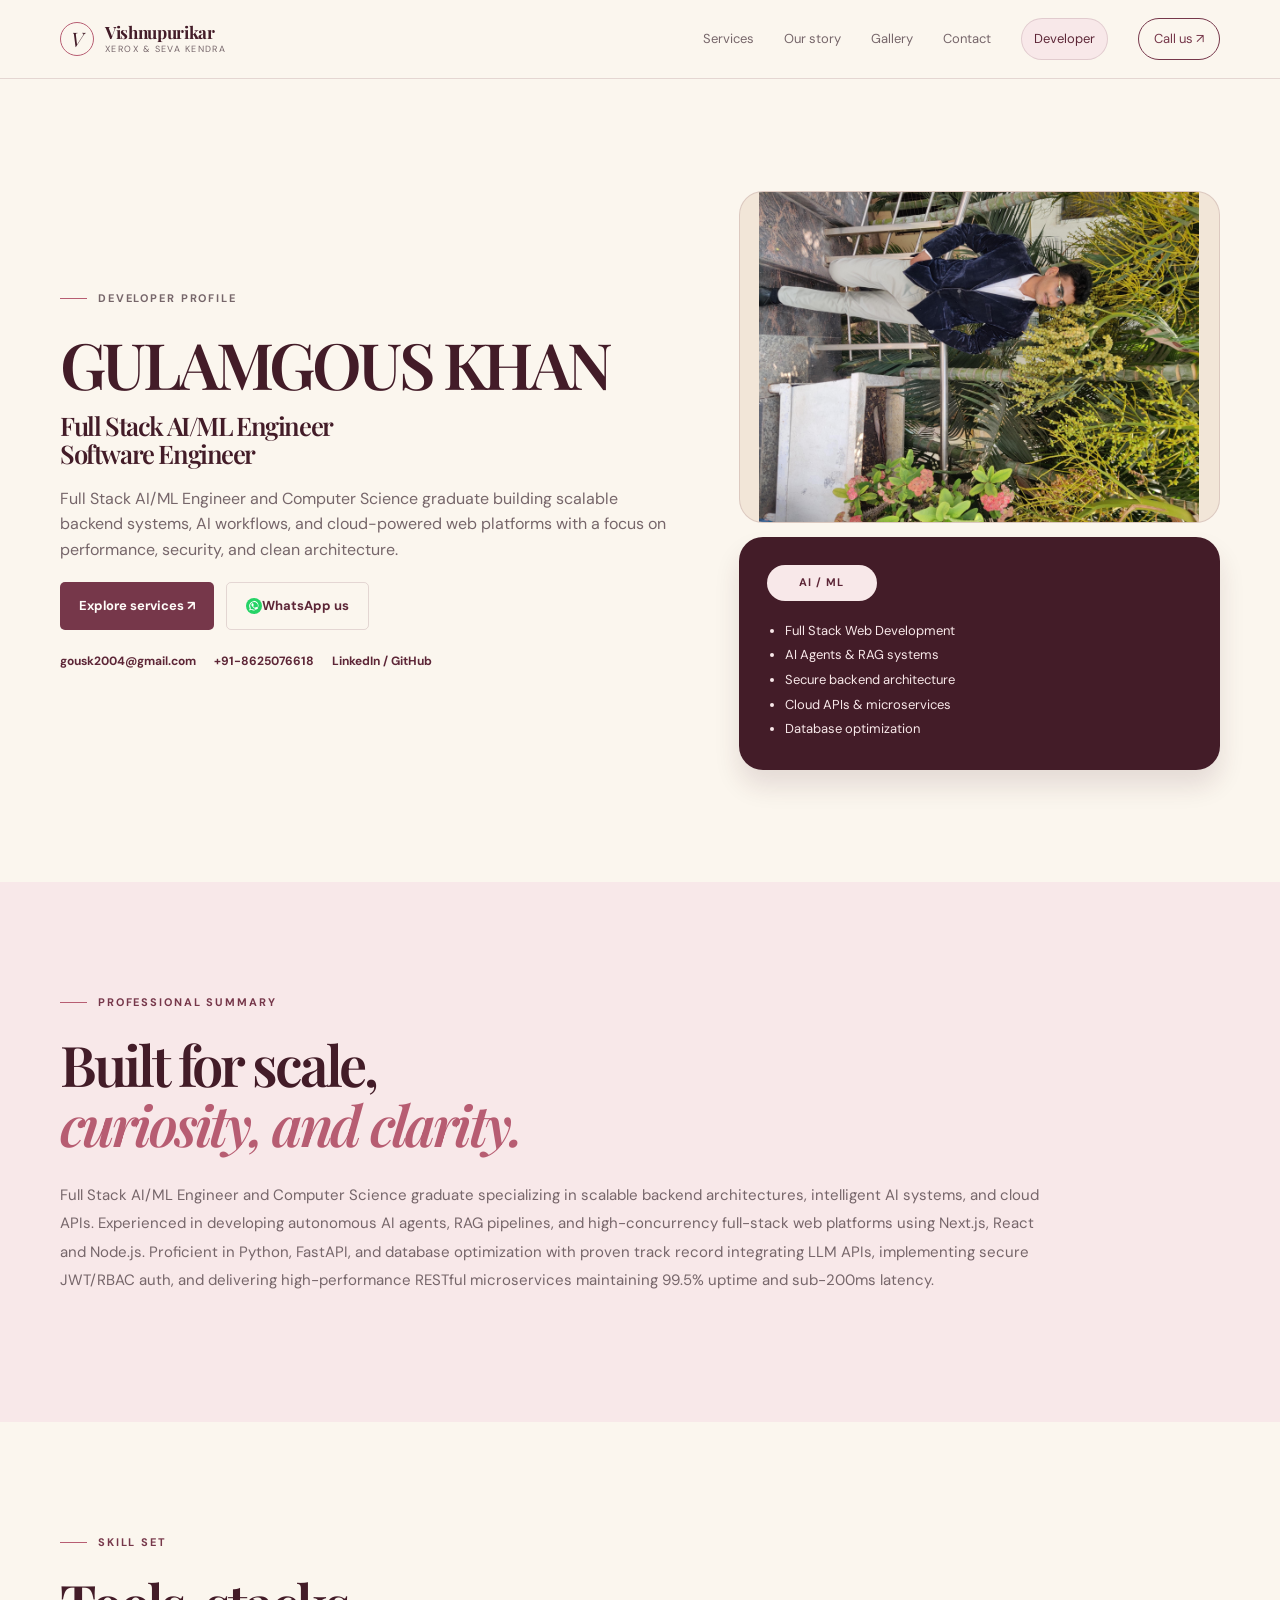
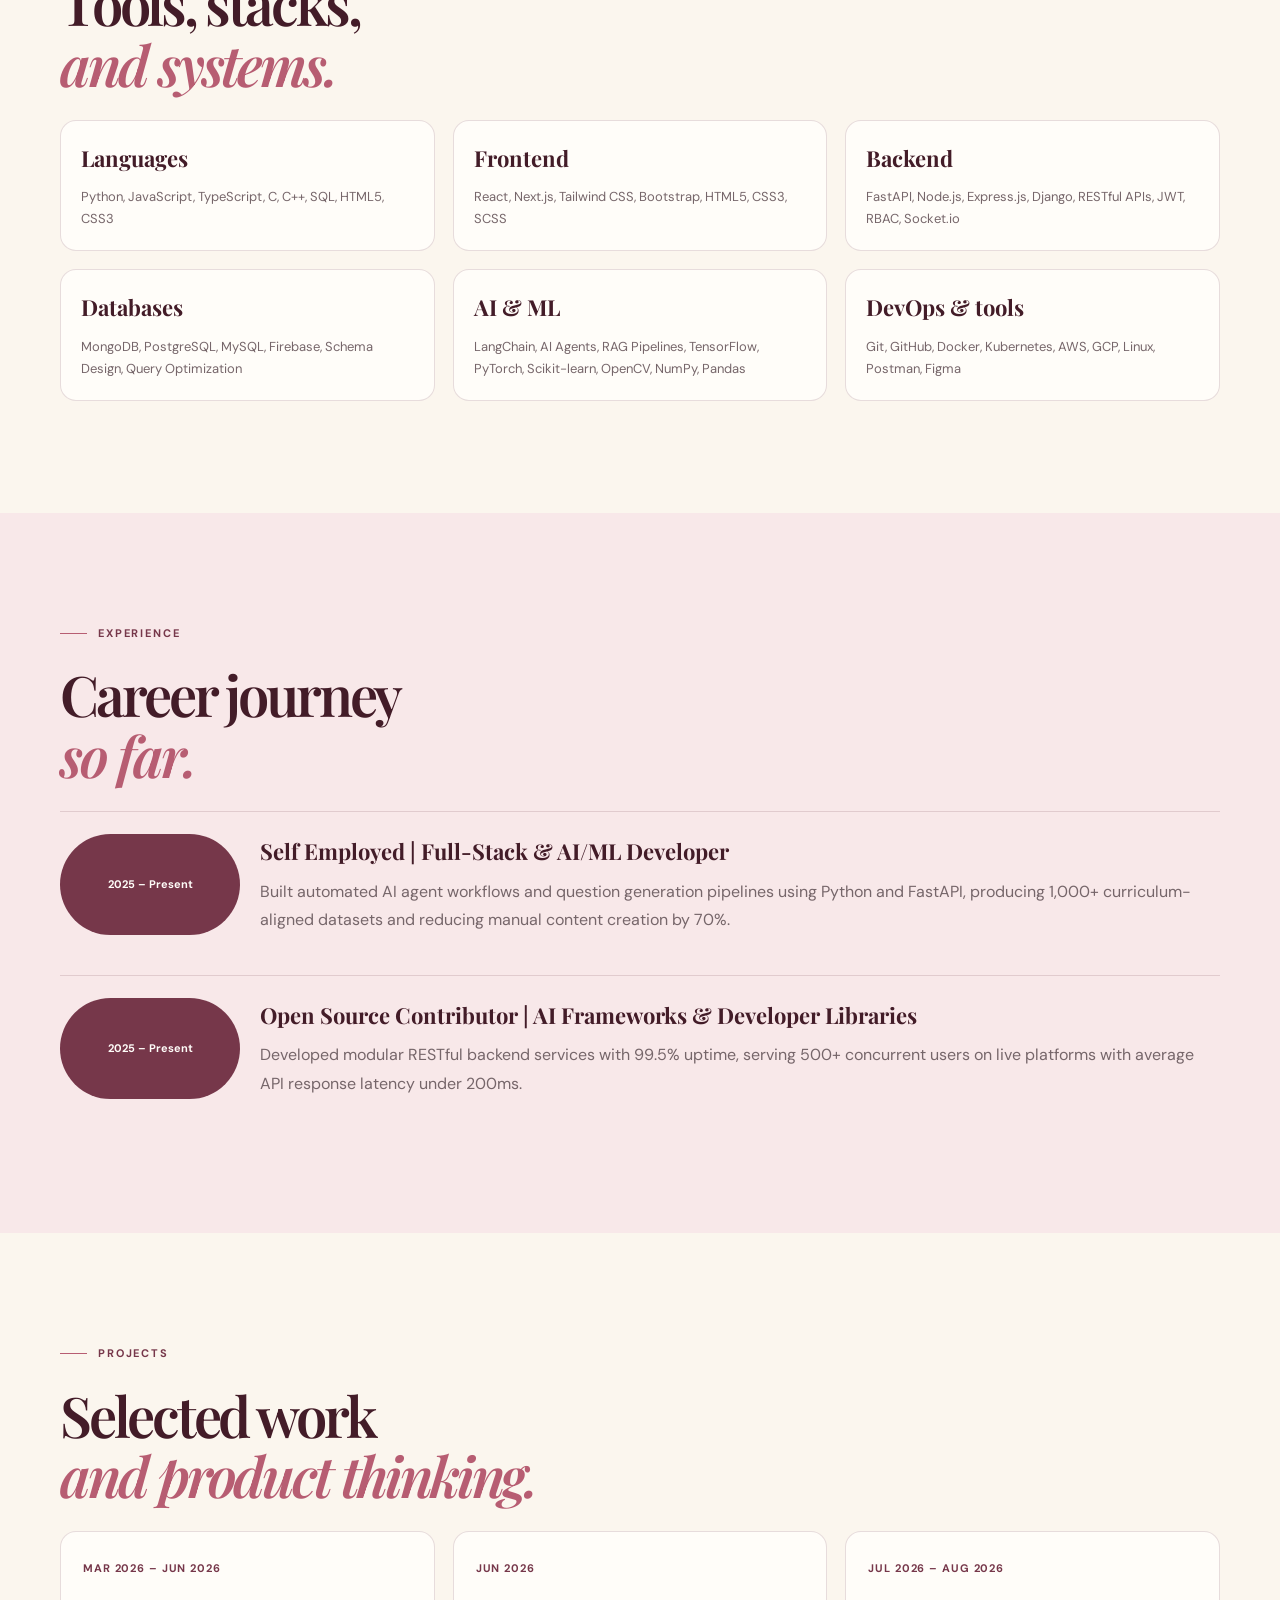
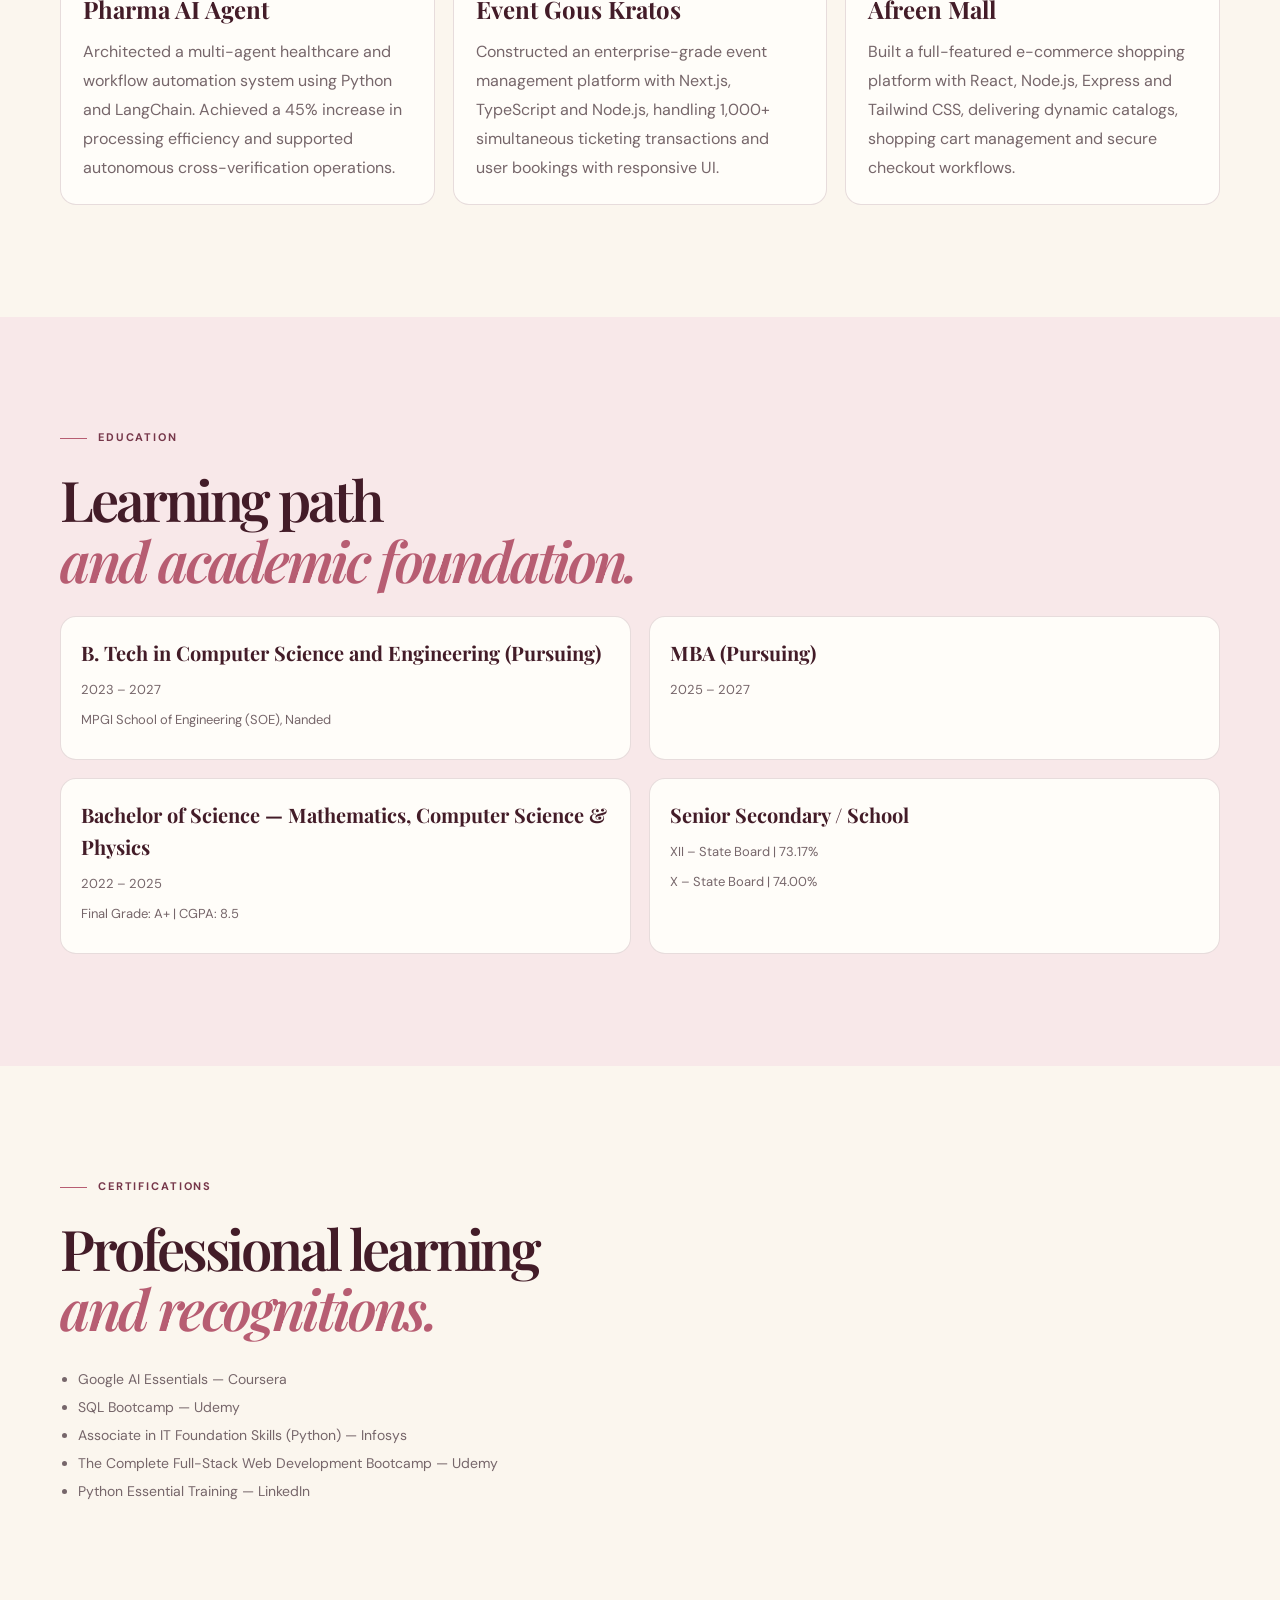
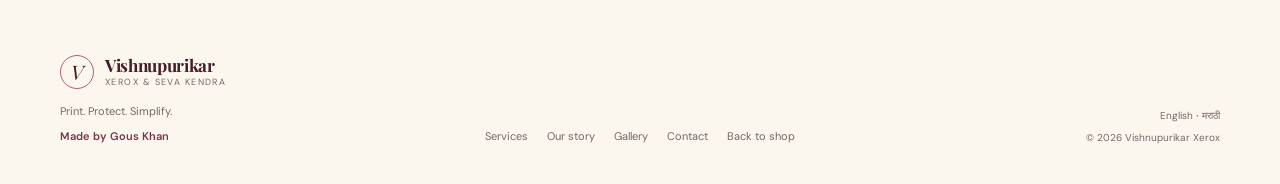
==== commit b3b407bf: "Show full profile and gallery images Co-authored-by: Copilot <223556219+Copilot@users.noreply.github" ====
--- a/developer.html
+++ b/developer.html
@@ -56,15 +56,20 @@
               <span>LinkedIn / GitHub</span>
             </div>
           </div>
-          <div class="developer-card">
-            <div class="developer-badge">AI / ML</div>
-            <ul>
-              <li>Full Stack Web Development</li>
-              <li>AI Agents &amp; RAG systems</li>
-              <li>Secure backend architecture</li>
-              <li>Cloud APIs &amp; microservices</li>
-              <li>Database optimization</li>
-            </ul>
+          <div class="developer-visual">
+            <div class="developer-photo">
+              <img src="images/developer-profile.jpg" alt="Gulamgous Khan, developer" />
+            </div>
+            <div class="developer-card">
+              <div class="developer-badge">AI / ML</div>
+              <ul>
+                <li>Full Stack Web Development</li>
+                <li>AI Agents &amp; RAG systems</li>
+                <li>Secure backend architecture</li>
+                <li>Cloud APIs &amp; microservices</li>
+                <li>Database optimization</li>
+              </ul>
+            </div>
           </div>
         </div>
       </section>
--- a/styles.css
+++ b/styles.css
@@ -121,7 +121,7 @@
 .story-section { background: var(--cream); }
 .story-grid { display: grid; grid-template-columns: .88fr 1.12fr; gap: 96px; align-items: center; }
 .story-image { position: relative; padding: 0 28px 28px 0; }
-.story-image img { width: 100%; height: 480px; object-fit: cover; object-position: center top; border-radius: 4px; }
+.story-image img { width: 100%; height: 480px; object-fit: contain; object-position: center; border-radius: 4px; background: var(--cream-deep); }
 .story-image::after { position: absolute; right: 0; bottom: 0; z-index: 0; width: 72%; height: 72%; border: 1px solid var(--rose-200); content: ""; }
 .story-image img, .image-caption { position: relative; z-index: 1; }
 .image-caption { position: absolute; right: 13px; bottom: 16px; color: var(--rose-950); font-size: 10px; transform: rotate(-90deg) translateX(100%); transform-origin: right bottom; }
@@ -139,8 +139,8 @@
 .gallery-heading { margin-bottom: 36px; }
 .gallery-grid { display: grid; grid-template-columns: 1.35fr 1fr 1fr; grid-template-rows: 250px 210px; gap: 12px; }
 .gallery-grid figure { position: relative; min-width: 0; margin: 0; overflow: hidden; border-radius: 3px; background: var(--cream-deep); }
-.gallery-grid figure img { width: 100%; height: 100%; object-fit: cover; filter: saturate(.8); transition: filter .2s ease, transform .2s ease; }
-.gallery-grid figure:hover img { filter: saturate(1); transform: scale(1.015); }
+.gallery-grid figure img { width: 100%; height: 100%; object-fit: contain; object-position: center; filter: saturate(.8); transition: filter .2s ease; }
+.gallery-grid figure:hover img { filter: saturate(1); }
 .gallery-grid figcaption { position: absolute; right: 12px; bottom: 10px; left: 12px; padding: 7px 9px; background: rgba(67, 28, 40, .82); color: var(--white); font-size: 10px; line-height: 1.2; }
 .gallery-grid figcaption strong, .gallery-grid figcaption span { display: block; }
 .gallery-grid figcaption span { margin-top: 2px; color: var(--rose-200); font-size: 9px; }
@@ -179,6 +179,9 @@
 .developer-intro p { color: var(--muted); max-width: 620px; }
 .developer-actions { display: flex; gap: 12px; flex-wrap: wrap; margin-top: 20px; }
 .developer-meta { display: flex; flex-wrap: wrap; gap: 18px; margin-top: 22px; color: var(--rose-900); font-size: 12px; font-weight: 700; }
+.developer-visual { display: grid; gap: 14px; }
+.developer-photo { overflow: hidden; border: 1px solid var(--line); border-radius: 24px; background: var(--cream-deep); }
+.developer-photo img { width: 100%; height: 330px; object-fit: contain; object-position: center; }
 .developer-card { background: var(--rose-950); color: var(--white); border-radius: 24px; padding: 28px; box-shadow: 0 16px 26px rgba(67,28,40,.12); }
 .developer-badge { display: inline-flex; align-items: center; justify-content: center; min-width: 110px; padding: 9px 14px; border-radius: 999px; background: var(--rose-100); color: var(--rose-900); font-size: 11px; font-weight: 700; letter-spacing: .09em; text-transform: uppercase; }
 .developer-card ul { margin: 18px 0 0; padding-left: 18px; color: var(--rose-100); list-style: disc; line-height: 1.9; font-size: 13px; }
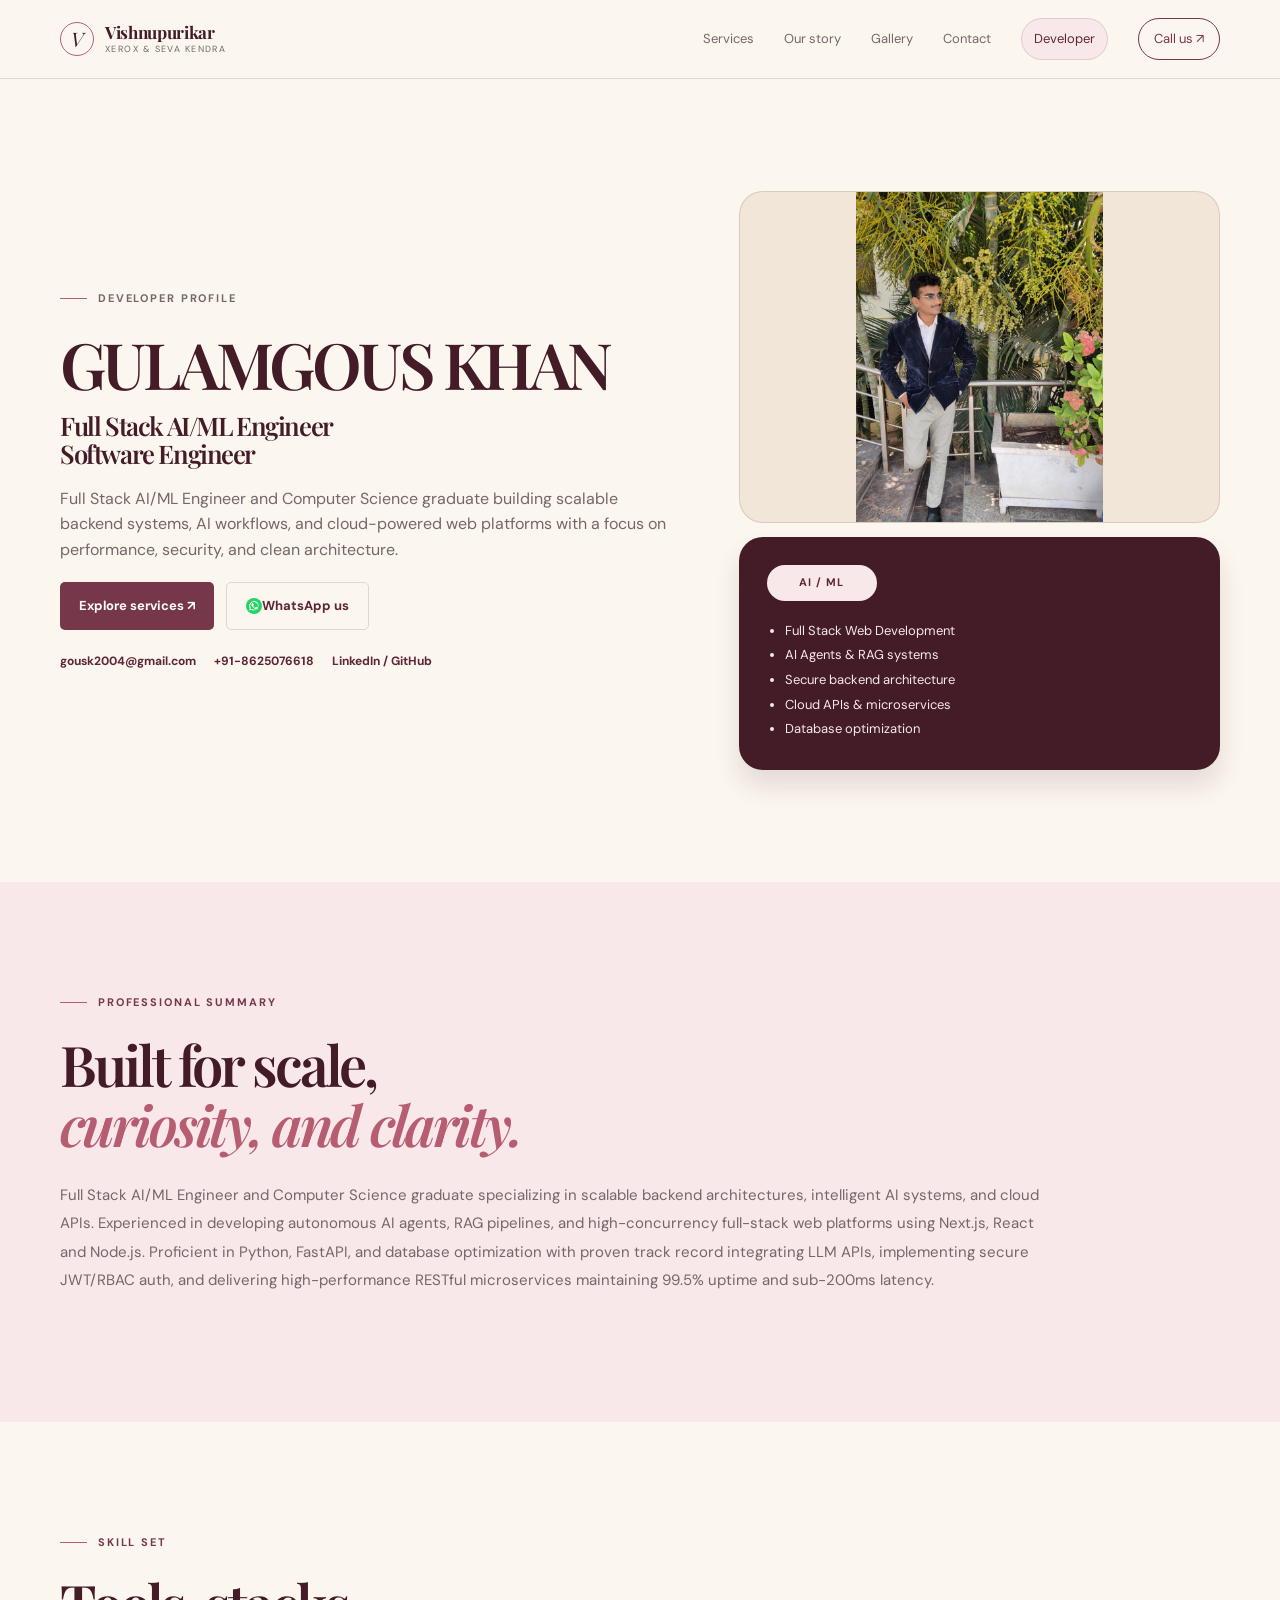
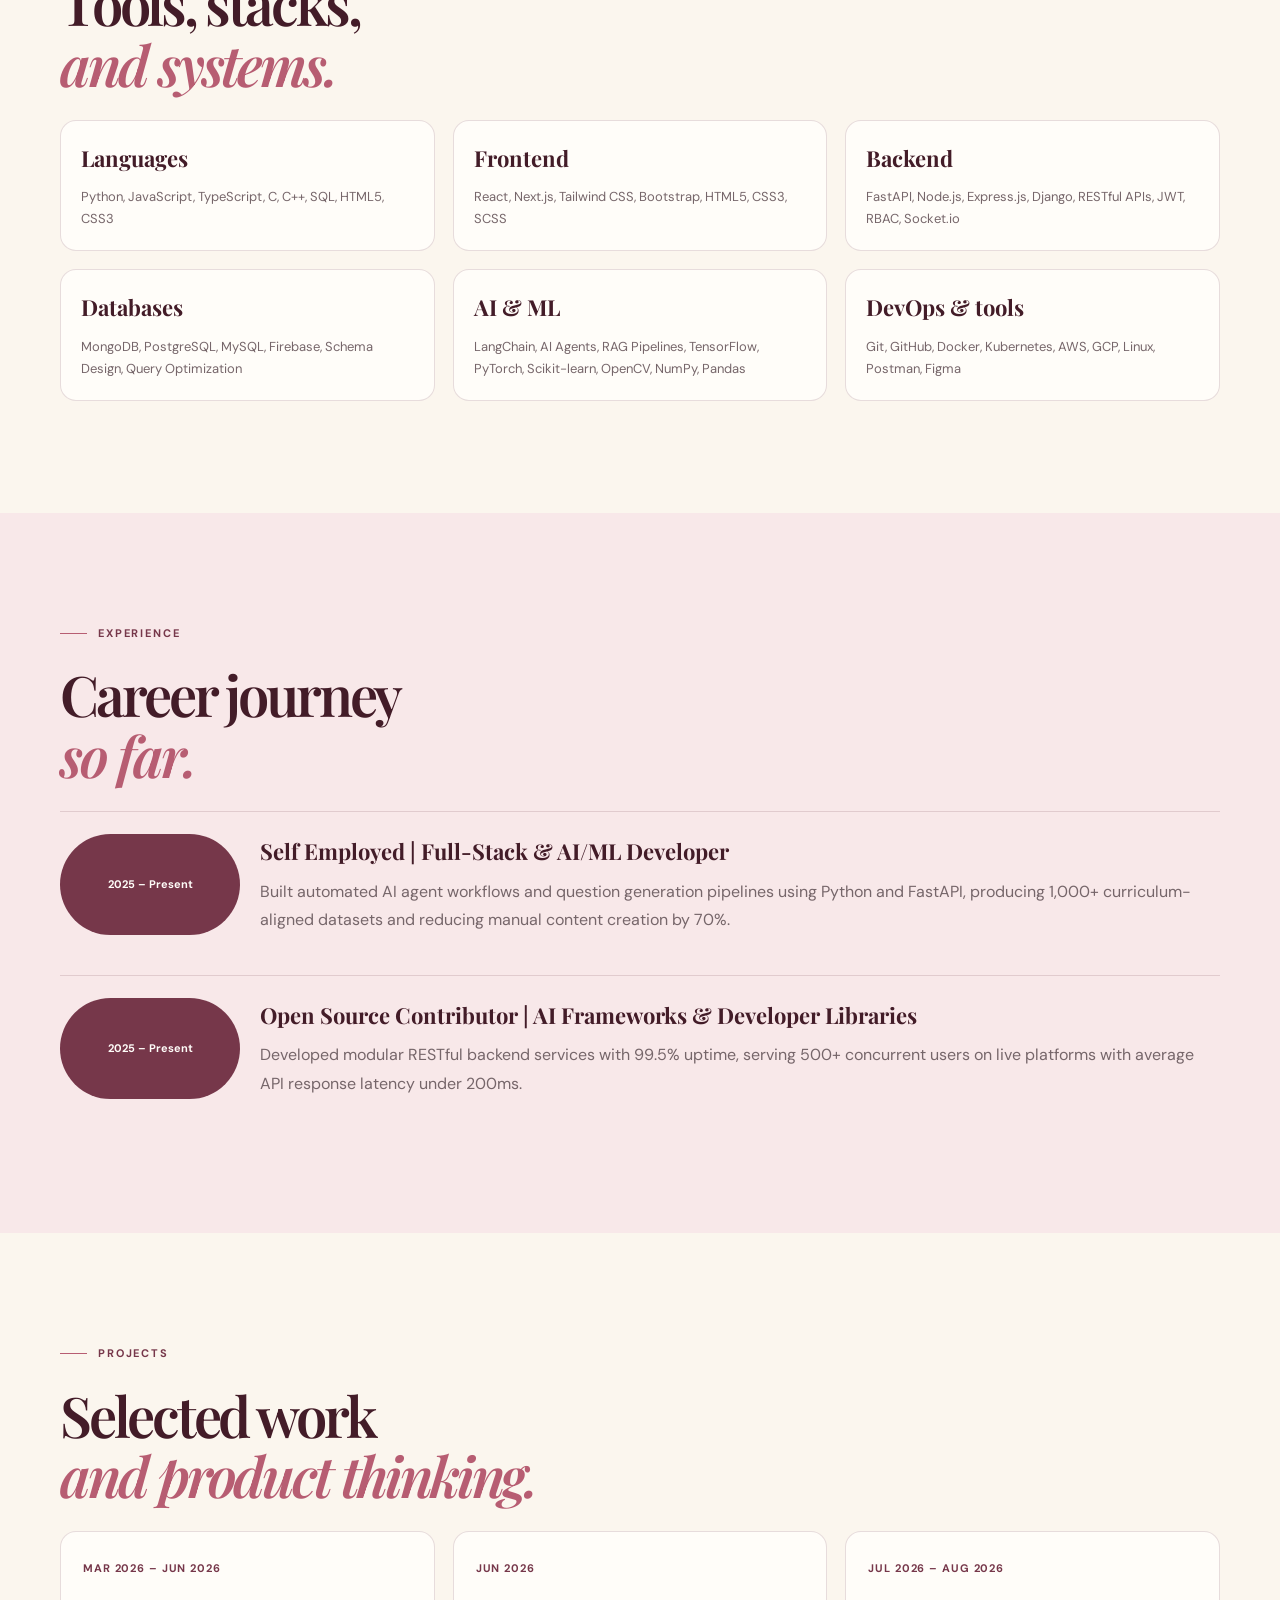
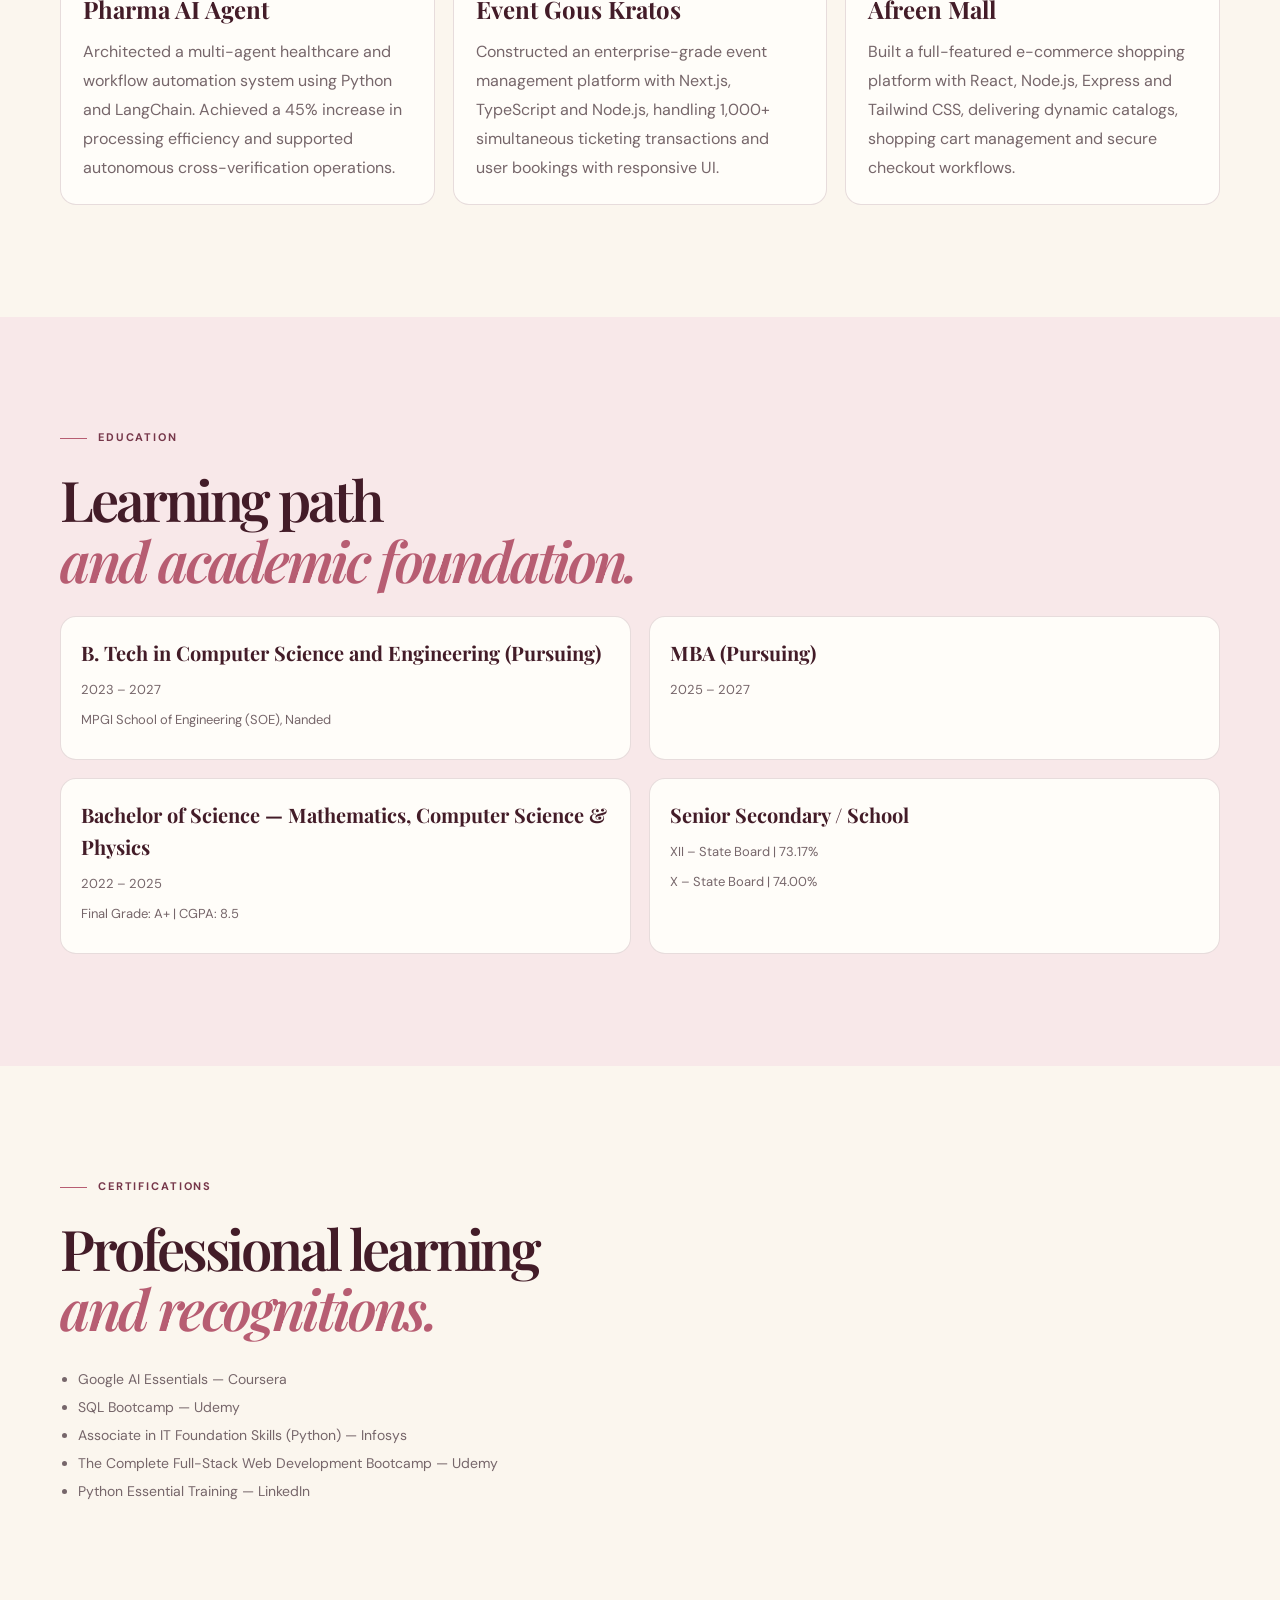
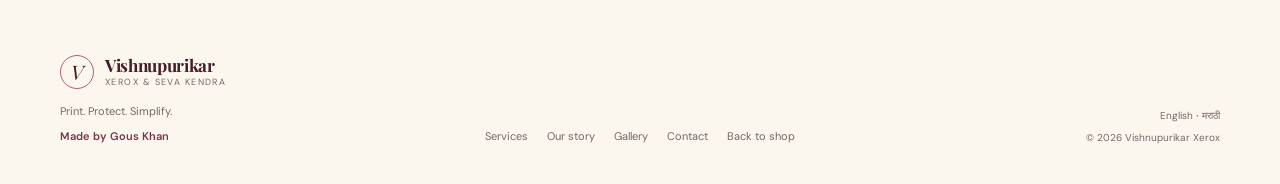
==== commit 792cf900: "Correct developer portrait orientation Co-authored-by: Copilot <223556219+Copilot@users.noreply.gith" ====
--- a/developer.html
+++ b/developer.html
@@ -58,7 +58,7 @@
           </div>
           <div class="developer-visual">
             <div class="developer-photo">
-              <img src="images/developer-profile.jpg" alt="Gulamgous Khan, developer" />
+              <img src="images/developer-profile-upright.jpg" alt="Gulamgous Khan, developer" />
             </div>
             <div class="developer-card">
               <div class="developer-badge">AI / ML</div>
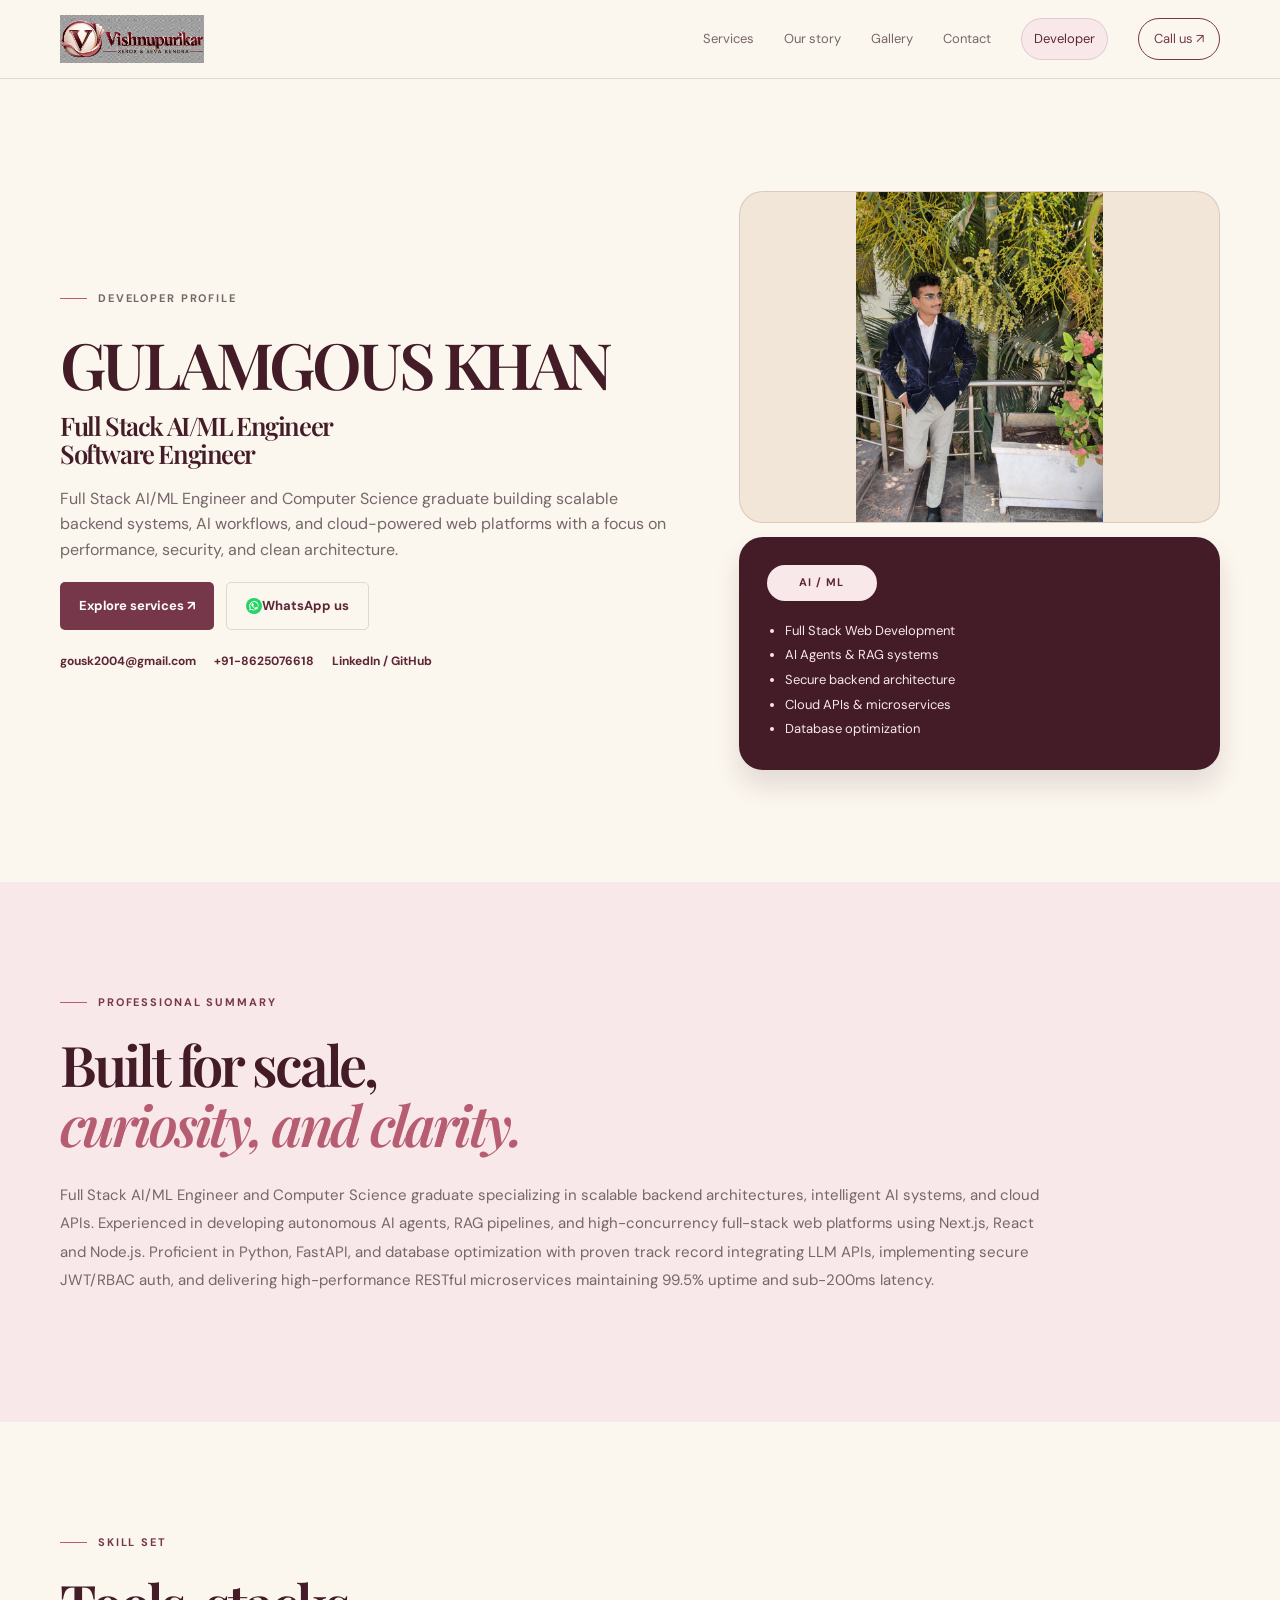
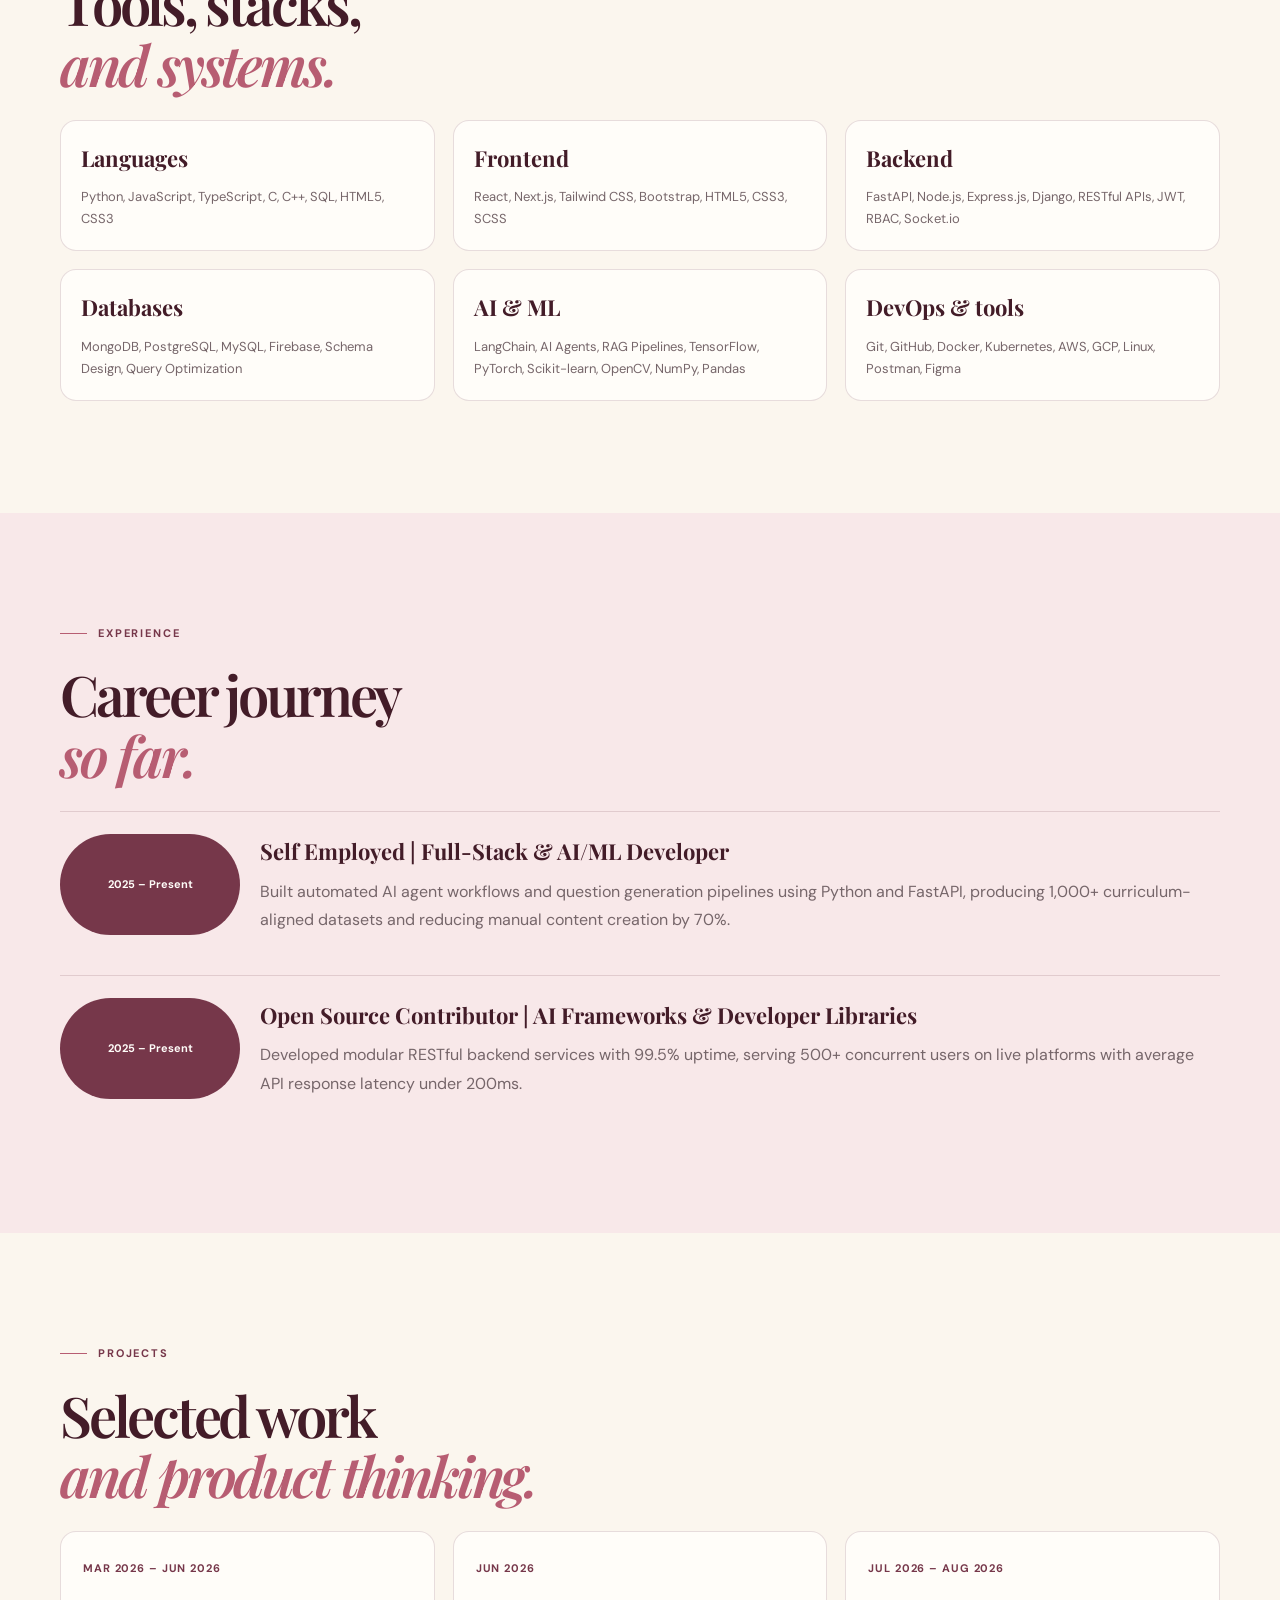
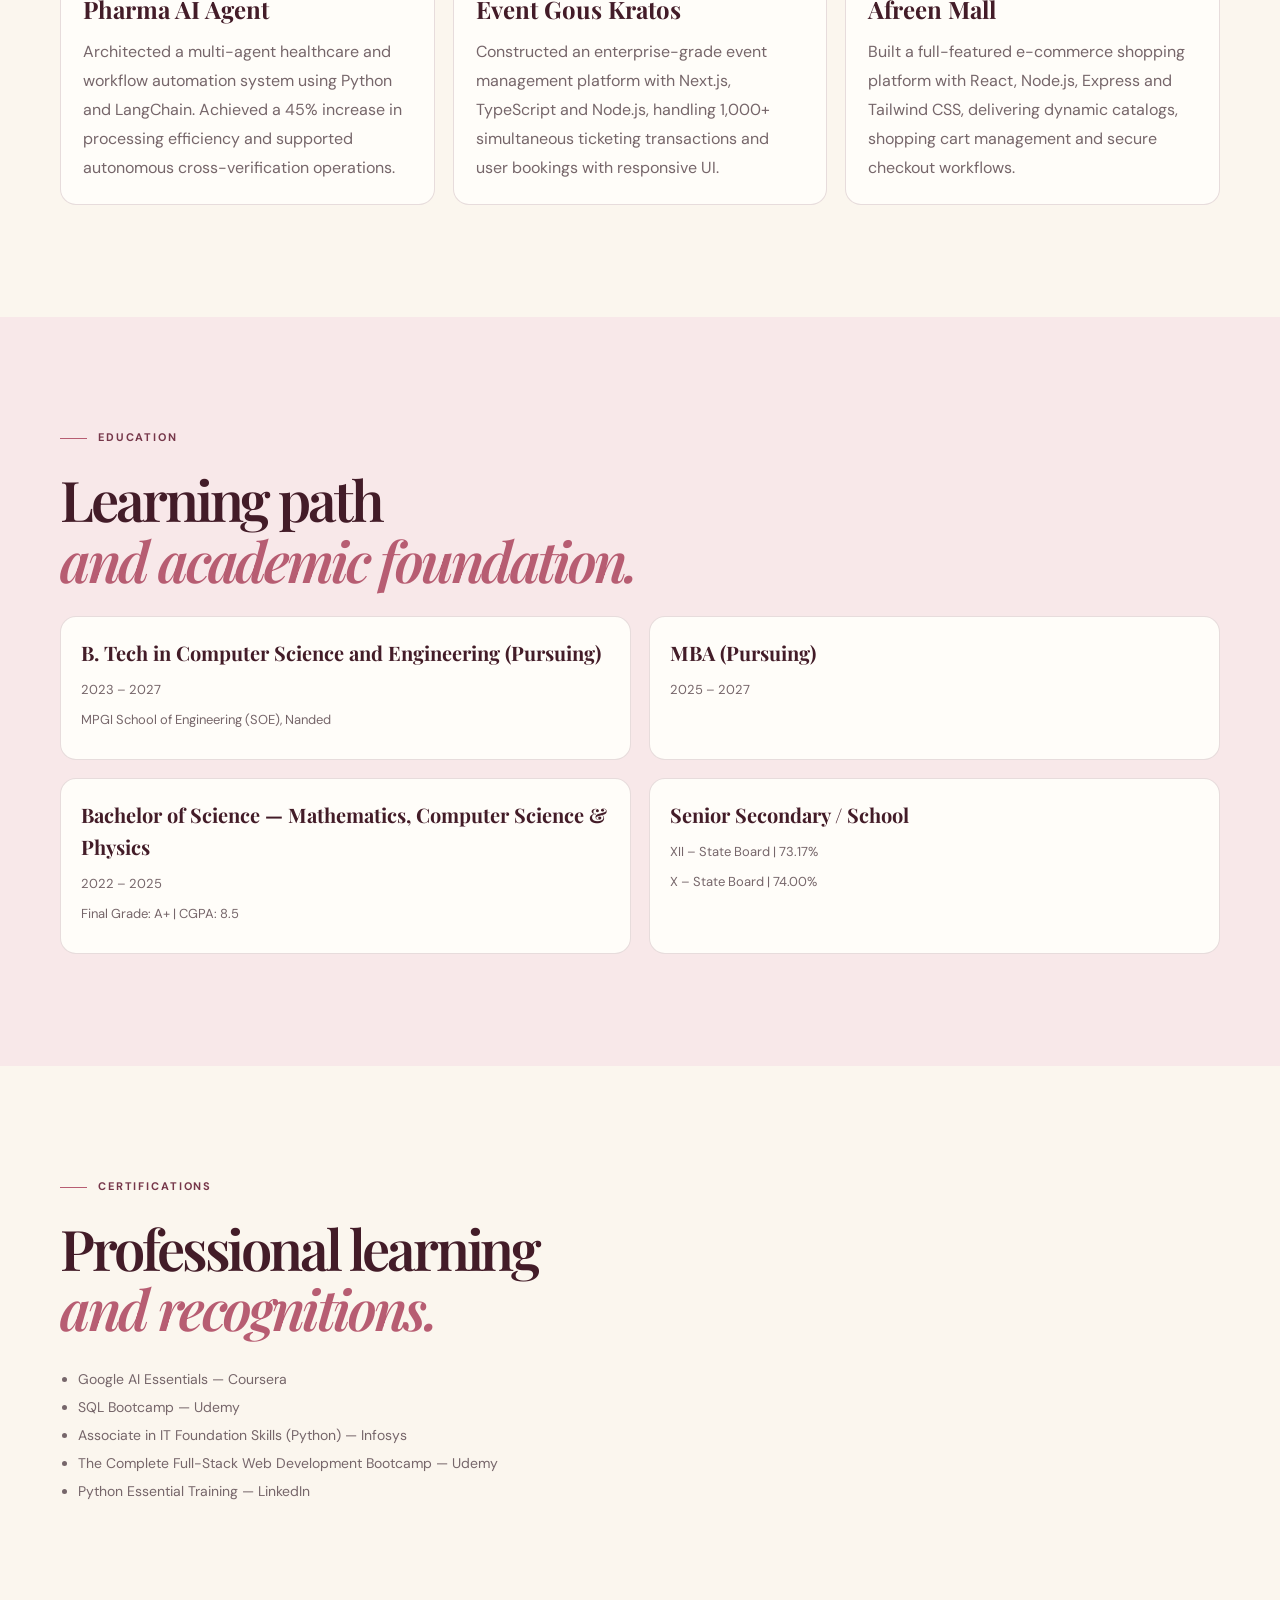
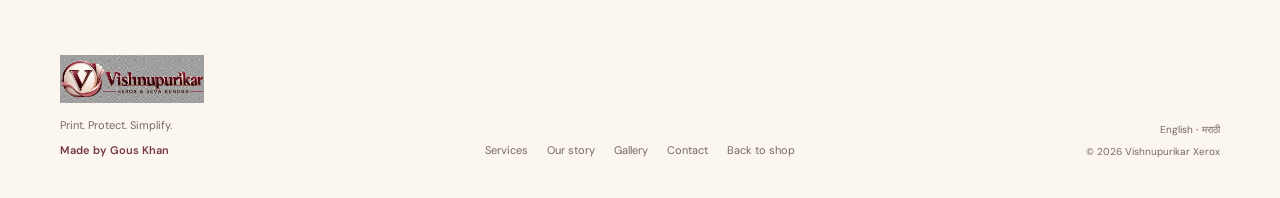
==== commit 5fe20e29: "Add Vishnupurikar logo and service showcase Co-authored-by: Copilot <223556219+Copilot@users.noreply" ====
--- a/developer.html
+++ b/developer.html
@@ -14,11 +14,7 @@
     <header class="site-header">
       <div class="container nav-wrap">
         <a class="brand" href="index.html" aria-label="Vishnupurikar Xerox home">
-          <span class="brand-mark">V</span>
-          <span>
-            <strong>Vishnupurikar</strong>
-            <small>Xerox &amp; Seva Kendra</small>
-          </span>
+          <img class="brand-logo" src="images/Vishnupurikar Xerox Seva Logo.png" alt="Vishnupurikar Xerox &amp; Seva Kendra" />
         </a>
         <button class="menu-toggle" aria-expanded="false" aria-controls="main-nav">
           <span></span><span></span><span></span>
@@ -254,7 +250,7 @@
     <footer class="site-footer">
       <div class="container footer-grid">
         <div>
-          <a class="brand footer-brand" href="index.html"><span class="brand-mark">V</span><span><strong>Vishnupurikar</strong><small>Xerox &amp; Seva Kendra</small></span></a>
+          <a class="brand footer-brand" href="index.html"><img class="brand-logo" src="images/Vishnupurikar Xerox Seva Logo.png" alt="Vishnupurikar Xerox &amp; Seva Kendra" /></a>
           <p>Print. Protect. Simplify.</p>
           <p class="footer-credit">Made by Gous Khan</p>
         </div>
--- a/styles.css
+++ b/styles.css
@@ -35,7 +35,7 @@
 .site-header { position: sticky; top: 0; z-index: 10; background: rgba(251, 246, 238, .92); border-bottom: 1px solid var(--line); backdrop-filter: blur(16px); }
 .nav-wrap { display: flex; align-items: center; justify-content: space-between; min-height: 78px; }
 .brand { display: inline-flex; align-items: center; gap: 11px; color: var(--rose-950); }
-.brand-mark { display: grid; place-items: center; width: 34px; height: 34px; border: 1px solid var(--rose-500); border-radius: 50%; font-family: var(--heading); font-size: 20px; font-style: italic; }
+.brand-logo { width: 156px; height: 48px; object-fit: contain; object-position: left center; }
 .brand strong, .brand small { display: block; line-height: 1.1; }
 .brand strong { font-family: var(--heading); font-size: 17px; letter-spacing: -.02em; }
 .brand small { margin-top: 4px; color: var(--muted); font-size: 9px; letter-spacing: .16em; text-transform: uppercase; }
@@ -109,6 +109,14 @@
 .service-note div > span { margin-top: 3px; color: var(--muted); font-size: 11px; }
 .service-note a { margin-left: auto; color: var(--rose-800); font-size: 11px; font-weight: 700; white-space: nowrap; }
 .service-note a span { display: inline; margin-left: 7px; }
+.service-showcase { display: grid; grid-template-columns: repeat(3, 1fr); gap: 18px; margin-top: 42px; }
+.showcase-card { overflow: hidden; border: 1px solid var(--line); border-radius: 16px; background: var(--cream); box-shadow: 0 14px 30px rgba(93, 38, 55, .08); }
+.showcase-card img { width: 100%; height: 250px; padding: 14px; object-fit: contain; object-position: center; background: var(--cream-deep); }
+.showcase-card > div { padding: 16px 18px 18px; }
+.showcase-card span, .showcase-card strong, .showcase-card small { display: block; }
+.showcase-card span { color: var(--rose-500); font-size: 10px; font-weight: 700; letter-spacing: .14em; }
+.showcase-card strong { margin-top: 8px; color: var(--rose-950); font-family: var(--heading); font-size: 20px; line-height: 1.2; }
+.showcase-card small { margin-top: 6px; color: var(--muted); font-size: 12px; line-height: 1.5; }
 
 .shop-details-section { background: var(--cream); padding-top: 92px; padding-bottom: 92px; }
 .shop-details-grid { display: grid; grid-template-columns: 1fr 1.4fr 1fr; gap: 14px; }
@@ -137,15 +145,17 @@
 
 .gallery-section { background: var(--white); }
 .gallery-heading { margin-bottom: 36px; }
-.gallery-grid { display: grid; grid-template-columns: 1.35fr 1fr 1fr; grid-template-rows: 250px 210px; gap: 12px; }
-.gallery-grid figure { position: relative; min-width: 0; margin: 0; overflow: hidden; border-radius: 3px; background: var(--cream-deep); }
-.gallery-grid figure img { width: 100%; height: 100%; object-fit: contain; object-position: center; filter: saturate(.8); transition: filter .2s ease; }
-.gallery-grid figure:hover img { filter: saturate(1); }
-.gallery-grid figcaption { position: absolute; right: 12px; bottom: 10px; left: 12px; padding: 7px 9px; background: rgba(67, 28, 40, .82); color: var(--white); font-size: 10px; line-height: 1.2; }
+.gallery-grid { display: grid; grid-template-columns: repeat(3, minmax(0, 1fr)); gap: 22px; }
+.gallery-grid figure { position: relative; min-width: 0; min-height: 0; aspect-ratio: 3 / 4; margin: 0; overflow: hidden; border: 1px solid rgba(93, 38, 55, .12); border-radius: 18px; background: var(--cream-deep); box-shadow: 0 18px 36px rgba(93, 38, 55, .09); isolation: isolate; }
+.gallery-grid figure::before { position: absolute; inset: -22px; z-index: -1; background-image: var(--gallery-image); background-position: center; background-size: cover; content: ""; filter: blur(22px) saturate(.8); opacity: .3; transform: scale(1.08); }
+.gallery-grid figure:not(.gallery-certificate) { display: flex; flex-direction: column; }
+.gallery-grid figure img { position: relative; z-index: 1; width: 100%; height: auto; min-height: 0; flex: 1 1 auto; padding: 20px 20px 12px; object-fit: contain; object-position: center; filter: saturate(.92); transition: filter .2s ease, transform .2s ease; }
+.gallery-grid figure:hover img { filter: saturate(1.05); transform: scale(1.02); }
+.gallery-grid figcaption { position: static; z-index: 2; flex: 0 0 auto; margin: 0 12px 10px; padding: 9px 10px; background: rgba(67, 28, 40, .9); color: var(--white); font-size: 10px; line-height: 1.2; }
 .gallery-grid figcaption strong, .gallery-grid figcaption span { display: block; }
 .gallery-grid figcaption span { margin-top: 2px; color: var(--rose-200); font-size: 9px; }
-.gallery-certificate { grid-row: span 2; display: flex; flex-direction: column; justify-content: center; }
-.gallery-certificate img { height: auto !important; max-height: calc(100% - 58px); object-fit: contain !important; padding: 14px; }
+.gallery-certificate { grid-column: span 3; aspect-ratio: 16 / 7 !important; display: flex; flex-direction: column; justify-content: center; }
+.gallery-certificate img { flex: 1 1 auto; min-height: 0; height: auto !important; max-height: calc(100% - 58px); object-fit: contain !important; padding: 14px; }
 .gallery-certificate figcaption { position: static; flex: 0 0 auto; margin: 0; background: var(--rose-950); }
 
 .contact-section { padding: 104px 0; background: var(--rose-100); }
@@ -227,6 +237,7 @@
   .hero-visual { max-width: 600px; margin: 0 auto; width: 100%; }
   .hero-image-wrap { height: 420px; }
   .service-grid { grid-template-columns: repeat(2, 1fr); }
+  .service-showcase { grid-template-columns: 1fr 1fr; }
   .shop-details-grid { grid-template-columns: 1fr 1fr; }
   .detail-card:nth-child(2) { grid-column: span 2; }
   .story-grid { gap: 58px; }
@@ -234,7 +245,7 @@
   .contact-card { padding: 48px; grid-template-columns: 1fr; gap: 30px; }
   .footer-grid { grid-template-columns: 1fr 1fr; }
   .footer-meta { justify-items: start; }
-  .gallery-grid { grid-template-rows: 210px 180px; }
+  .gallery-grid { gap: 14px; }
 }
 
 @media (max-width: 600px) {
@@ -258,6 +269,7 @@
   .section-heading { display: block; margin-bottom: 34px; }
   .section-intro { margin-top: 20px; }
   .service-grid { grid-template-columns: 1fr; }
+  .service-showcase { grid-template-columns: 1fr; }
   .service-card { min-height: 275px; }
   .service-icon { margin-top: 27px; }
   .shop-details-grid { grid-template-columns: 1fr; }
@@ -267,11 +279,11 @@
   .developer-hero-wrap, .skills-grid, .project-grid, .education-grid { grid-template-columns: 1fr; }
   .timeline-item { grid-template-columns: 1fr; }
   .story-image img { height: 390px; }
-  .gallery-grid { grid-template-columns: 1fr 1fr; grid-template-rows: 260px 150px 150px 150px; }
-  .gallery-certificate { grid-column: span 2; grid-row: auto; }
+  .gallery-grid { grid-template-columns: 1fr; }
+  .gallery-certificate { grid-column: span 1; grid-row: auto; }
   .gallery-certificate img { max-height: 210px; }
-  .gallery-grid figure:nth-child(2) { grid-column: span 1; }
-  .gallery-grid figure:nth-child(5) { grid-column: span 2; }
+  .gallery-grid figure { min-height: 0; aspect-ratio: 3 / 4; }
+  .gallery-certificate { aspect-ratio: 4 / 3 !important; }
   .contact-section { padding: 64px 0; }
   .contact-card { padding: 36px 24px; }
   .footer-grid { grid-template-columns: 1fr; gap: 26px; }
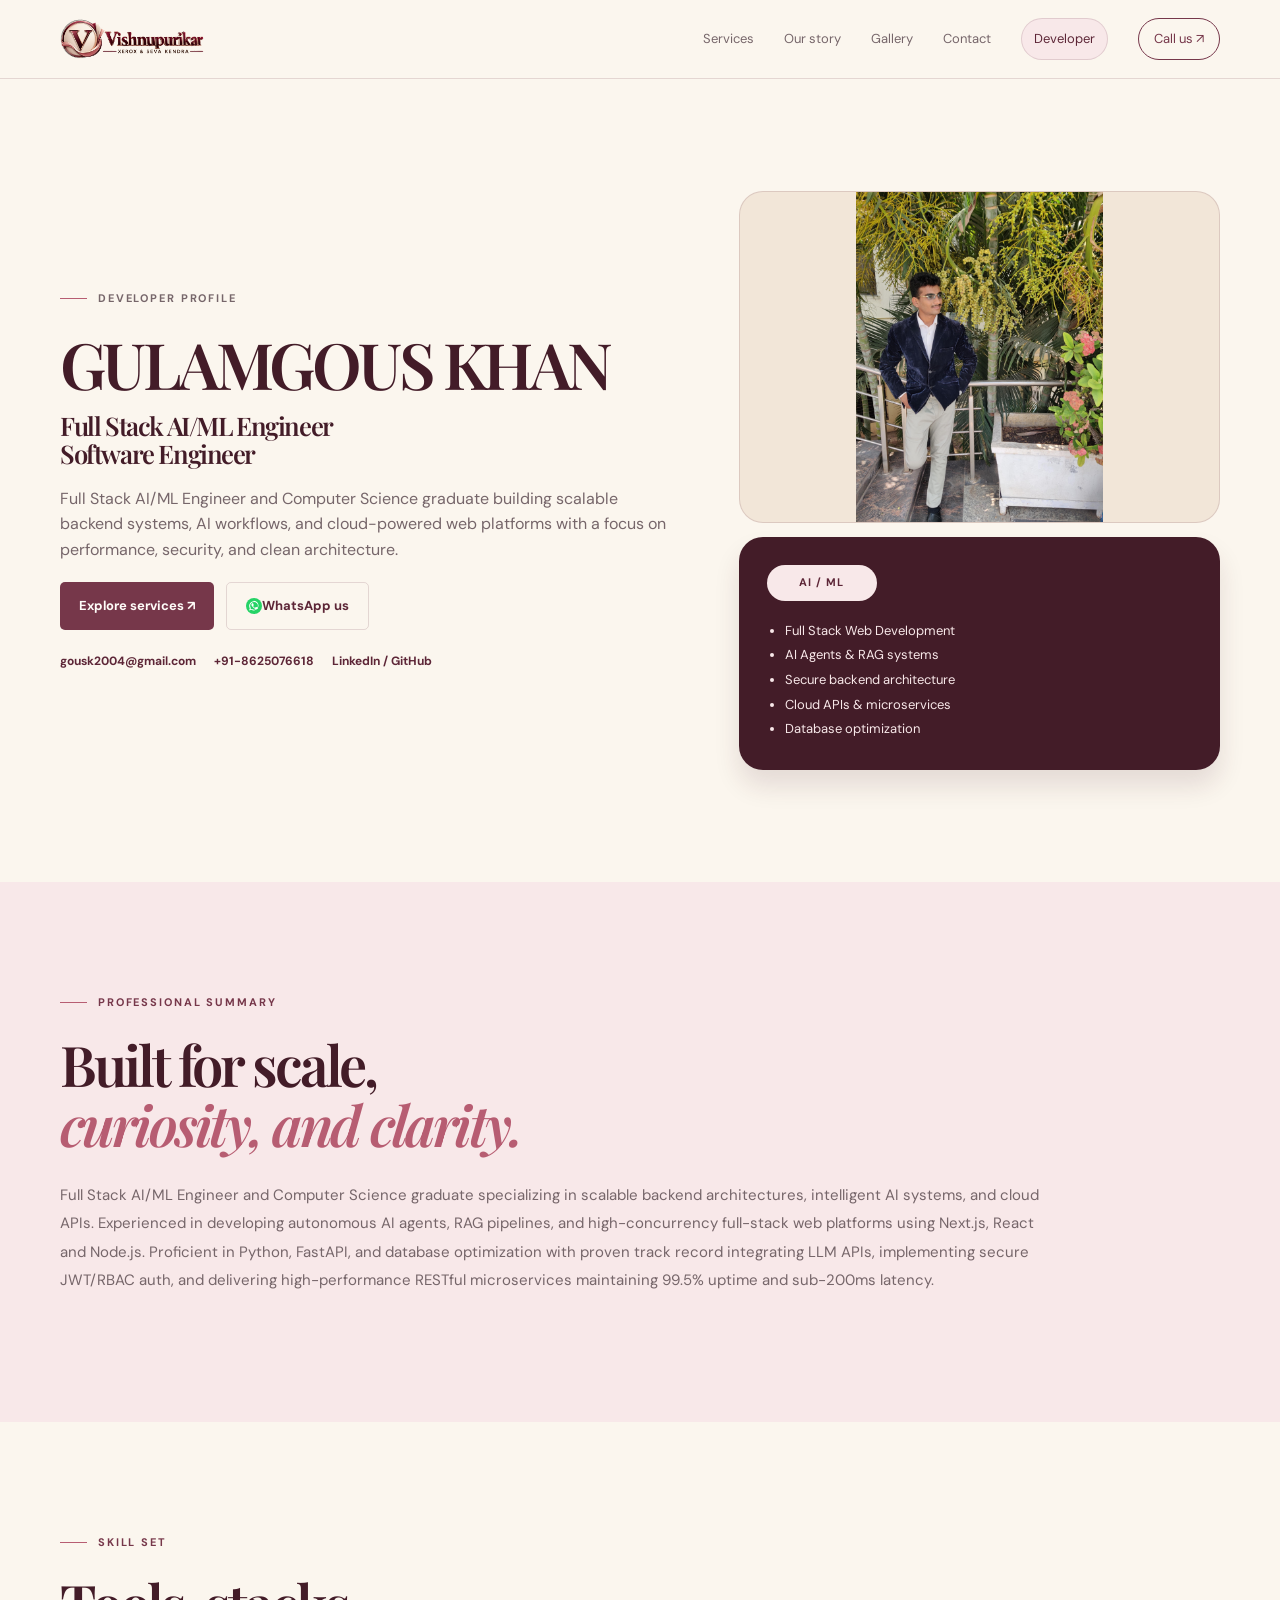
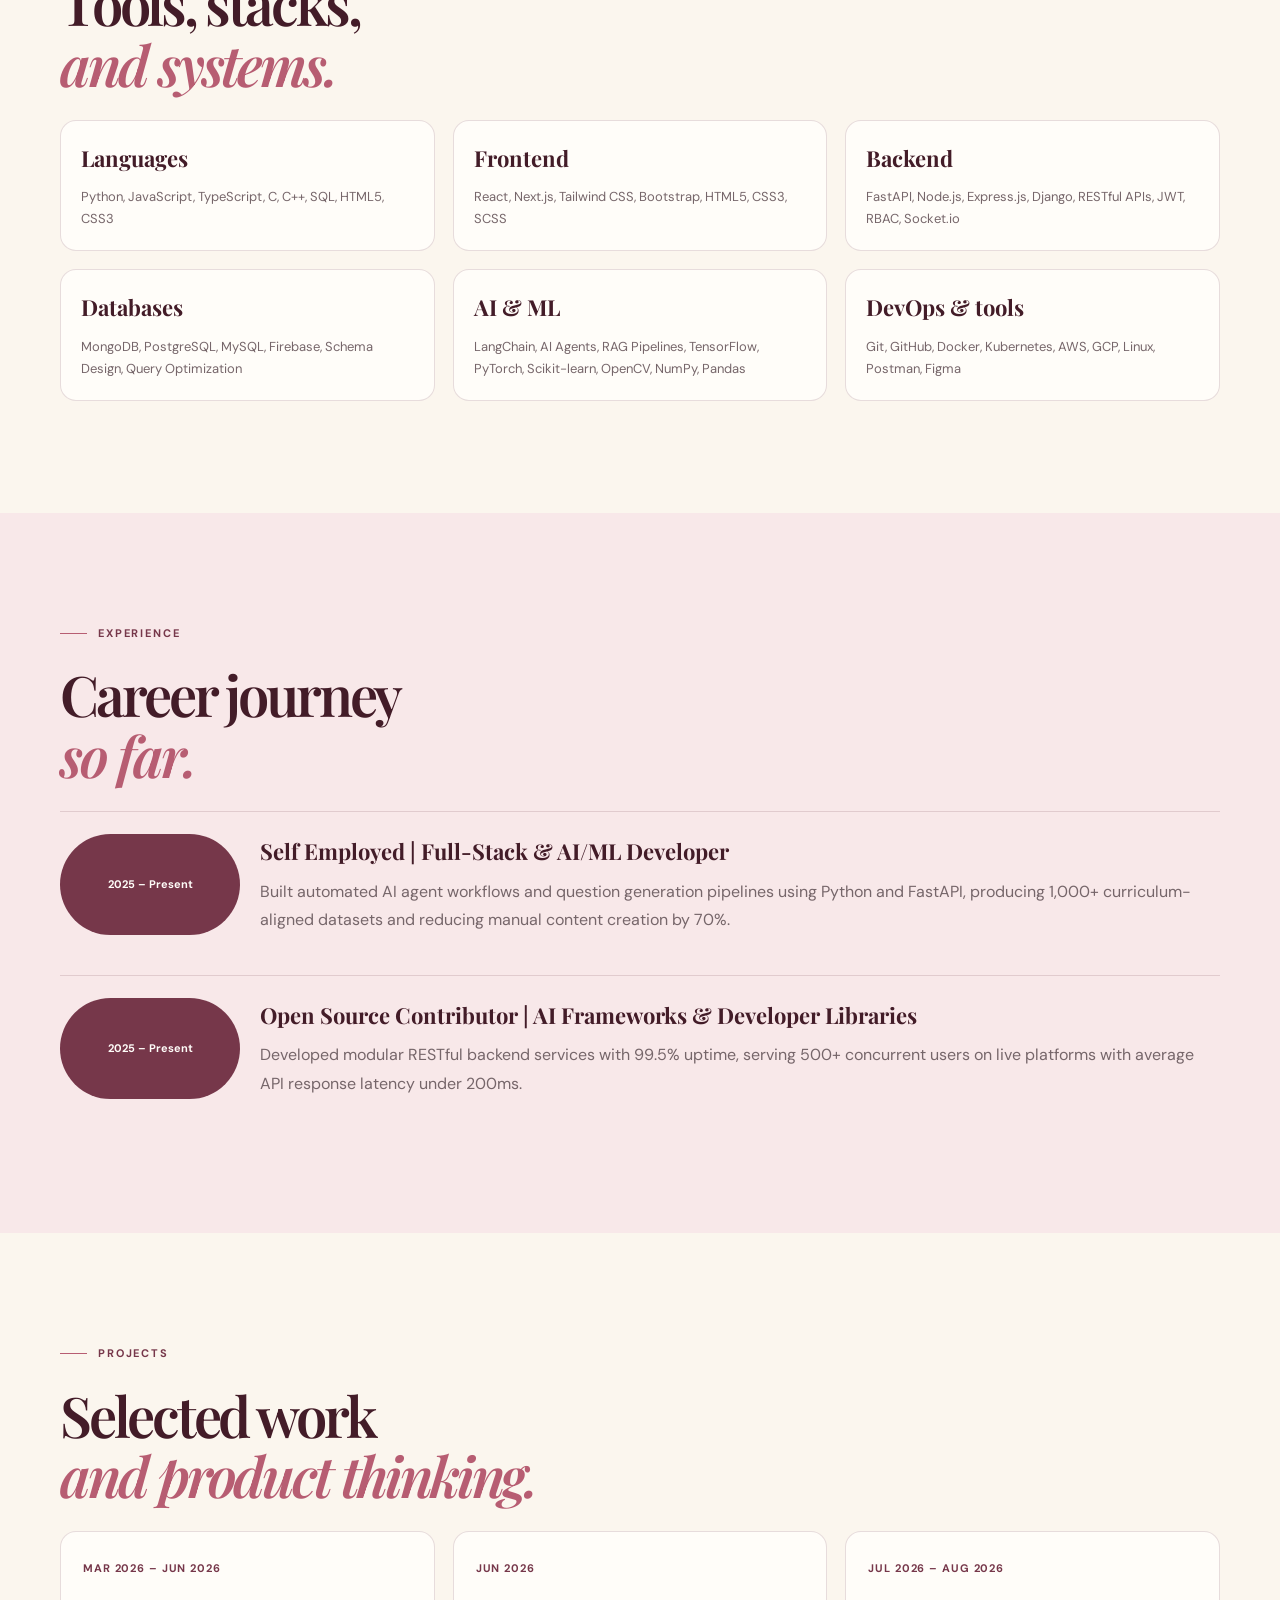
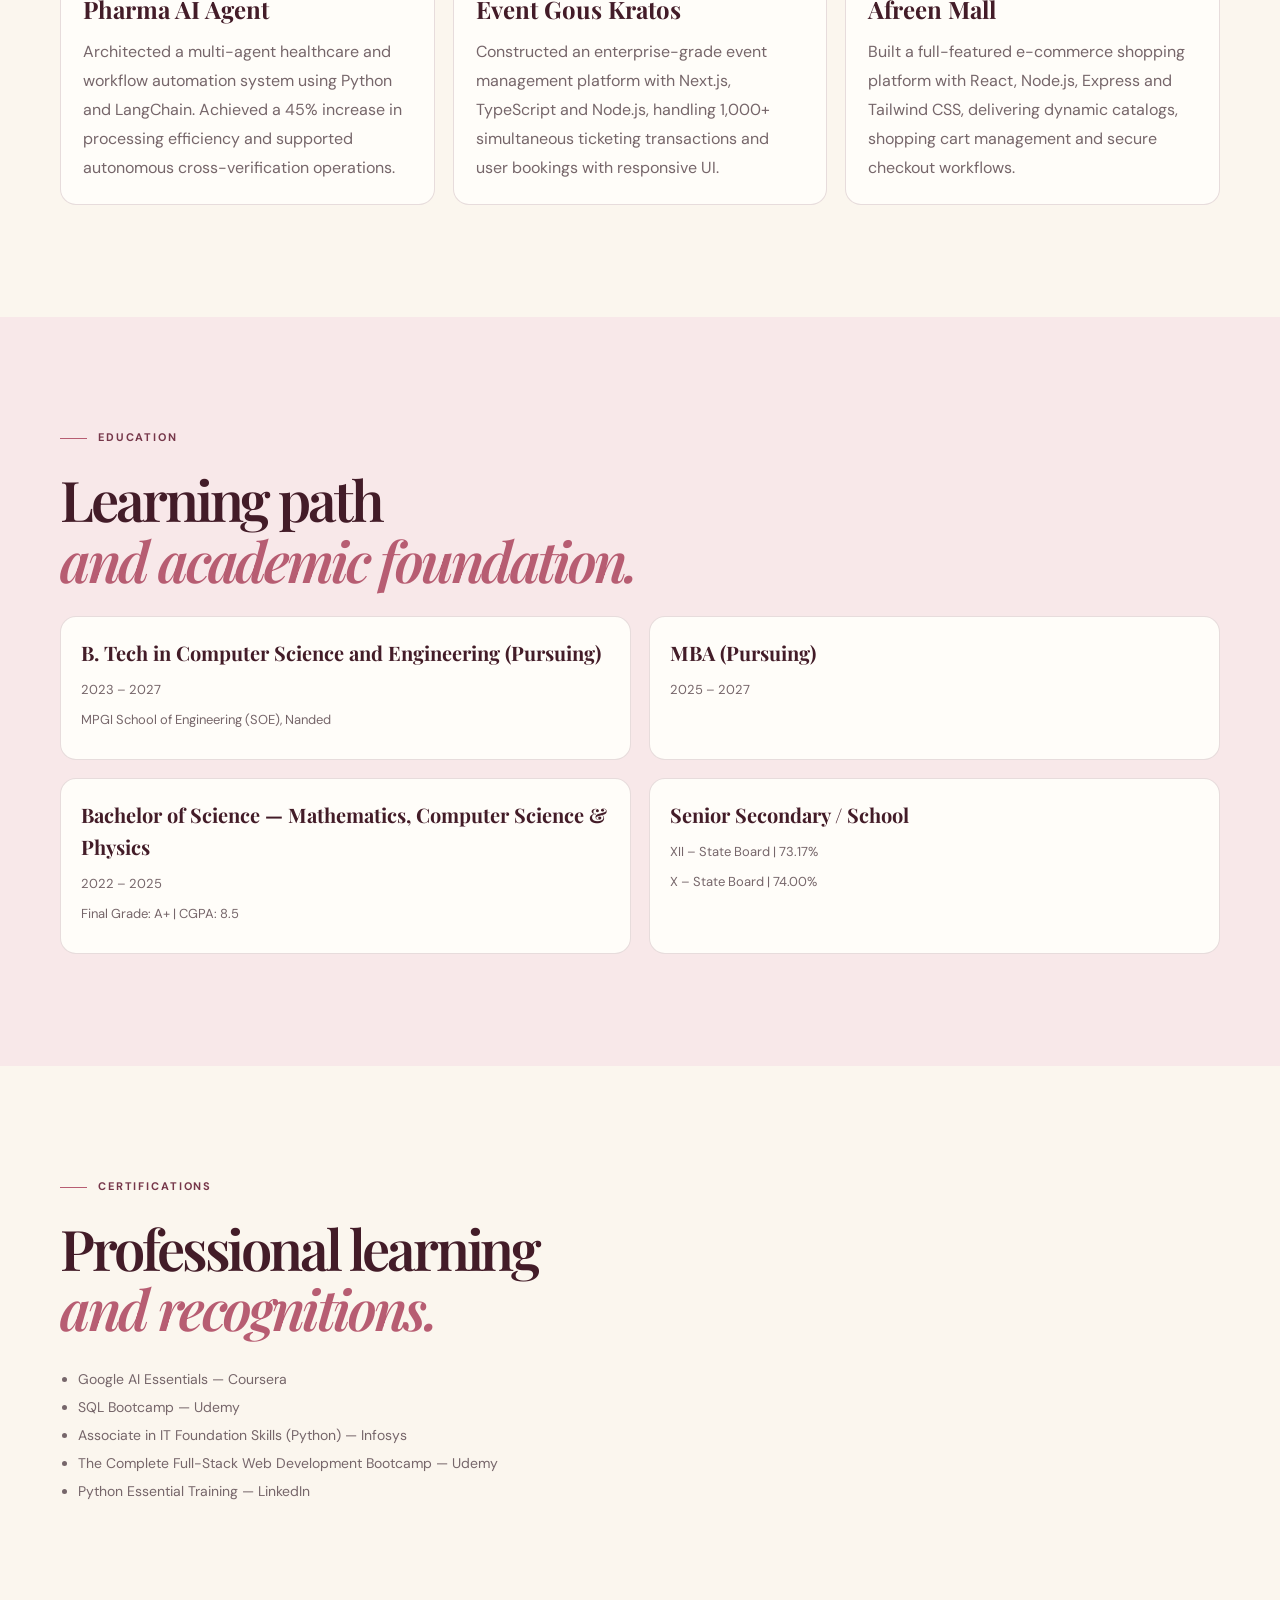
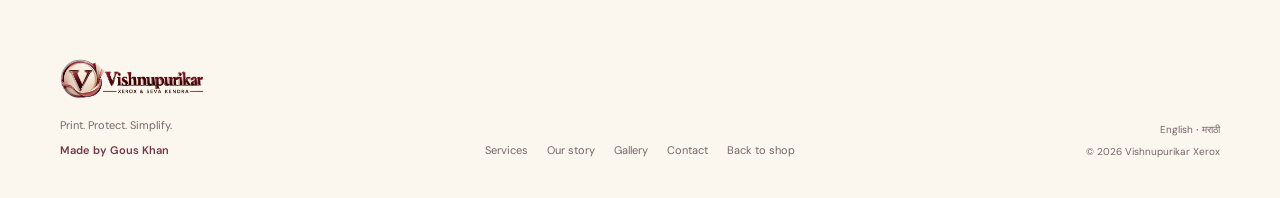
==== commit 3528f2fa: "Remove background from brand logo Co-authored-by: Copilot <223556219+Copilot@users.noreply.github.co" ====
--- a/developer.html
+++ b/developer.html
@@ -14,7 +14,7 @@
     <header class="site-header">
       <div class="container nav-wrap">
         <a class="brand" href="index.html" aria-label="Vishnupurikar Xerox home">
-          <img class="brand-logo" src="images/Vishnupurikar Xerox Seva Logo.png" alt="Vishnupurikar Xerox &amp; Seva Kendra" />
+          <img class="brand-logo" src="images/vishnupurikar-logo-transparent.png" alt="Vishnupurikar Xerox &amp; Seva Kendra" />
         </a>
         <button class="menu-toggle" aria-expanded="false" aria-controls="main-nav">
           <span></span><span></span><span></span>
@@ -250,7 +250,7 @@
     <footer class="site-footer">
       <div class="container footer-grid">
         <div>
-          <a class="brand footer-brand" href="index.html"><img class="brand-logo" src="images/Vishnupurikar Xerox Seva Logo.png" alt="Vishnupurikar Xerox &amp; Seva Kendra" /></a>
+          <a class="brand footer-brand" href="index.html"><img class="brand-logo" src="images/vishnupurikar-logo-transparent.png" alt="Vishnupurikar Xerox &amp; Seva Kendra" /></a>
           <p>Print. Protect. Simplify.</p>
           <p class="footer-credit">Made by Gous Khan</p>
         </div>
--- a/styles.css
+++ b/styles.css
@@ -35,7 +35,7 @@
 .site-header { position: sticky; top: 0; z-index: 10; background: rgba(251, 246, 238, .92); border-bottom: 1px solid var(--line); backdrop-filter: blur(16px); }
 .nav-wrap { display: flex; align-items: center; justify-content: space-between; min-height: 78px; }
 .brand { display: inline-flex; align-items: center; gap: 11px; color: var(--rose-950); }
-.brand-logo { width: 156px; height: 48px; object-fit: contain; object-position: left center; }
+.brand-logo { width: 156px; height: 48px; object-fit: contain; object-position: left center; mix-blend-mode: multiply; }
 .brand strong, .brand small { display: block; line-height: 1.1; }
 .brand strong { font-family: var(--heading); font-size: 17px; letter-spacing: -.02em; }
 .brand small { margin-top: 4px; color: var(--muted); font-size: 9px; letter-spacing: .16em; text-transform: uppercase; }
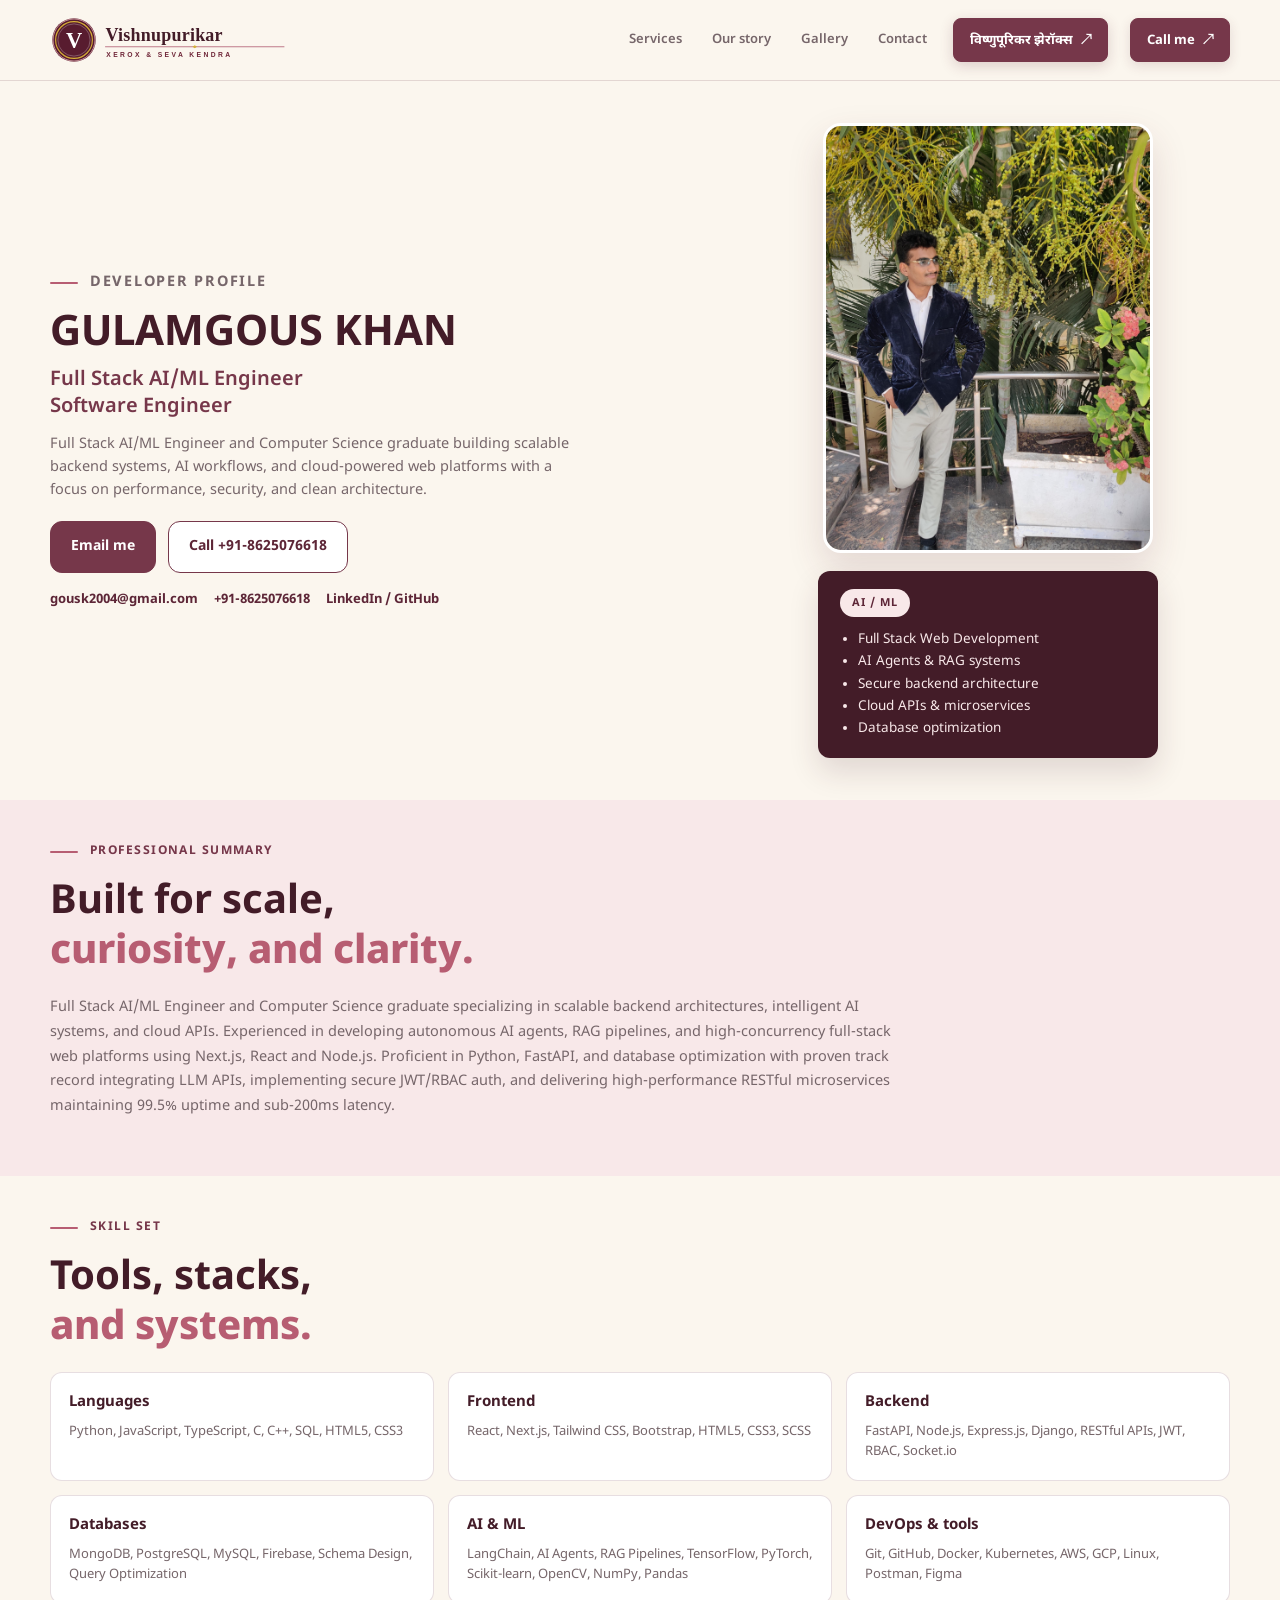
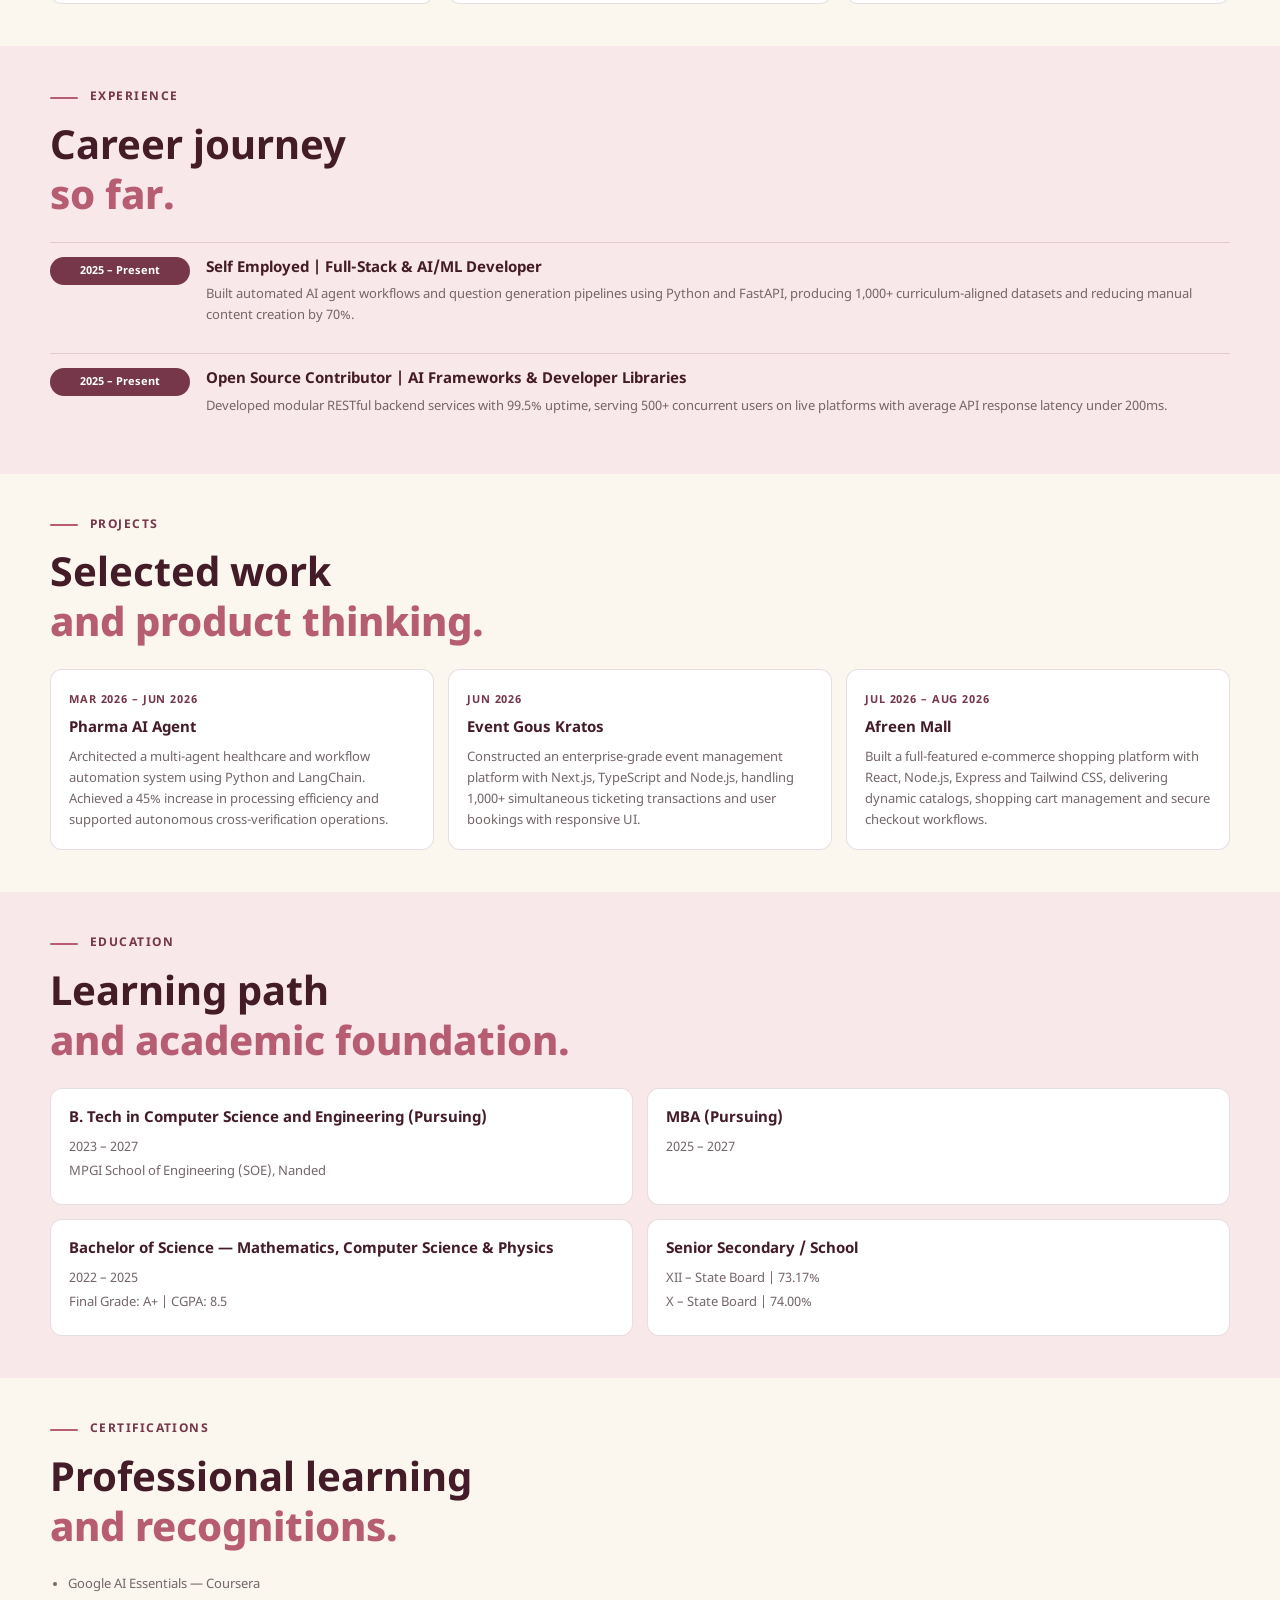
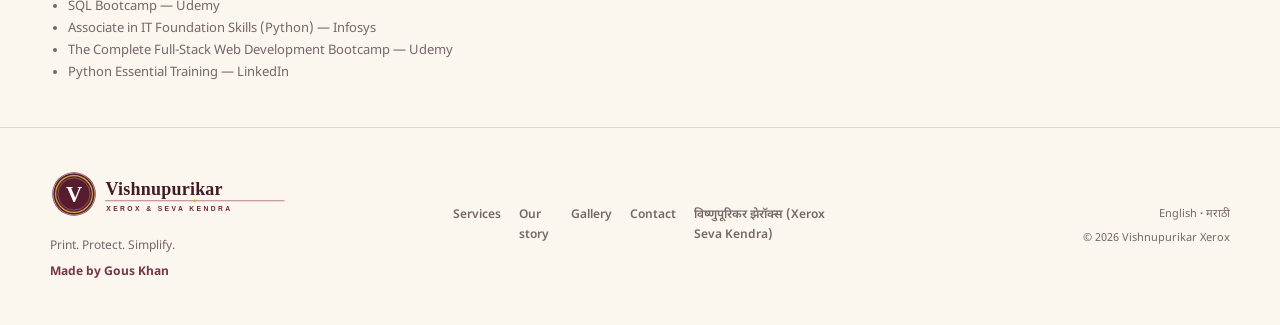
==== commit 825a08e5: "Update Vishnupurikar Xerox website" ====
--- a/developer.html
+++ b/developer.html
@@ -14,18 +14,18 @@
     <header class="site-header">
       <div class="container nav-wrap">
         <a class="brand" href="index.html" aria-label="Vishnupurikar Xerox home">
-          <img class="brand-logo" src="images/vishnupurikar-logo-transparent.png" alt="Vishnupurikar Xerox &amp; Seva Kendra" />
+          <img class="brand-logo" src="images/vishnupurikar-logo-2d.svg" alt="Vishnupurikar Xerox &amp; Seva Kendra" />
         </a>
         <button class="menu-toggle" aria-expanded="false" aria-controls="main-nav">
           <span></span><span></span><span></span>
           <span class="sr-only">Open navigation</span>
         </button>
         <nav id="main-nav" class="main-nav" aria-label="Main navigation">
-          <a href="index.html#services">Services</a>
-          <a href="index.html#story">Our story</a>
-          <a href="index.html#gallery">Gallery</a>
-          <a href="index.html#contact">Contact</a>
-          <a href="developer.html" class="developer-link active">Developer</a>
+          <a class="nav-link" href="index.html#services">Services</a>
+          <a class="nav-link" href="index.html#story">Our story</a>
+          <a class="nav-link" href="index.html#gallery">Gallery</a>
+          <a class="nav-link" href="index.html#contact">Contact</a>
+          <a href="index.html" class="developer-link xerox-nav-link" title="विष्णुपूरिकर झेरॉक्स मुख्य पानावर जा">विष्णुपूरिकर झेरॉक्स <span>↗</span></a>
           <a class="nav-call" href="tel:+918625076618">Call me <span>↗</span></a>
         </nav>
       </div>
@@ -250,7 +250,7 @@
     <footer class="site-footer">
       <div class="container footer-grid">
         <div>
-          <a class="brand footer-brand" href="index.html"><img class="brand-logo" src="images/vishnupurikar-logo-transparent.png" alt="Vishnupurikar Xerox &amp; Seva Kendra" /></a>
+          <a class="brand footer-brand" href="index.html"><img class="brand-logo" src="images/vishnupurikar-logo-2d.svg" alt="Vishnupurikar Xerox &amp; Seva Kendra" /></a>
           <p>Print. Protect. Simplify.</p>
           <p class="footer-credit">Made by Gous Khan</p>
         </div>
@@ -259,7 +259,7 @@
           <a href="index.html#story">Our story</a>
           <a href="index.html#gallery">Gallery</a>
           <a href="index.html#contact">Contact</a>
-          <a href="index.html">Back to shop</a>
+          <a href="index.html" class="footer-xerox-link">विष्णुपूरिकर झेरॉक्स (Xerox Seva Kendra)</a>
         </div>
         <div class="footer-meta">
           <span>English <b>·</b> मराठी</span>
--- a/styles.css
+++ b/styles.css
@@ -1,4 +1,4 @@
-@import url("https://fonts.googleapis.com/css2?family=DM+Sans:wght@400;500;600;700&family=Noto+Sans+Devanagari:wght@400;500;600;700&family=Playfair+Display:wght@500;600;700&display=swap");
+@import url("https://fonts.googleapis.com/css2?family=DM+Sans:wght@400;500;600;700&family=Noto+Sans+Devanagari:wght@400;500;600;700;800&family=Playfair+Display:wght@500;600;700&display=swap");
 
 :root {
   --rose-950: #431c28;
@@ -11,282 +11,1354 @@
   --cream-deep: #f2e6d8;
   --ink: #2c2020;
   --muted: #76666a;
-  --white: #fffdf9;
+  --white: #ffffff;
   --line: rgba(93, 38, 55, .15);
   --heading: "Playfair Display", Georgia, serif;
   --body: "DM Sans", Arial, sans-serif;
-  --marathi: "Noto Sans Devanagari", "DM Sans", Arial, sans-serif;
-  --max: 1160px;
-  --h-size: clamp(36px, 4.5vw, 56px);
-  --h3-size: 24px;
-  --text-size: 15px;
-  --small-size: 13px;
+  --marathi: "Noto Sans Devanagari", -apple-system, BlinkMacSystemFont, "Segoe UI", Roboto, sans-serif;
+  --max: 1180px;
+
+  /* Consistent Design Tokens */
+  --radius-sm: 8px;
+  --radius-md: 12px;
+  --radius-lg: 18px;
+  --radius-pill: 999px;
+
+  /* Typography scale */
+  --text-xs: 12px;
+  --text-sm: 13px;
+  --text-base: 15px;
+  --text-md: 17px;
+  --text-lg: 20px;
+  --text-xl: 24px;
 }
 
 * { box-sizing: border-box; }
 html { scroll-behavior: smooth; }
-body { margin: 0; background: var(--cream); color: var(--ink); font-family: var(--body); line-height: 1.6; }
+body {
+  margin: 0;
+  background: var(--cream);
+  color: var(--ink);
+  font-family: var(--marathi);
+  font-size: var(--text-base);
+  line-height: 1.65;
+  -webkit-font-smoothing: antialiased;
+}
+
+body.english-mode {
+  font-family: var(--body);
+}
+
 img { display: block; max-width: 100%; }
 a { color: inherit; text-decoration: none; }
 .container { width: min(var(--max), calc(100% - 48px)); margin: 0 auto; }
-.section { padding: 112px 0; }
+.section { padding: 90px 0; }
 .sr-only { position: absolute; width: 1px; height: 1px; padding: 0; margin: -1px; overflow: hidden; clip: rect(0,0,0,0); white-space: nowrap; border: 0; }
 
-.site-header { position: sticky; top: 0; z-index: 10; background: rgba(251, 246, 238, .92); border-bottom: 1px solid var(--line); backdrop-filter: blur(16px); }
-.nav-wrap { display: flex; align-items: center; justify-content: space-between; min-height: 78px; }
-.brand { display: inline-flex; align-items: center; gap: 11px; color: var(--rose-950); }
-.brand-logo { width: 156px; height: 48px; object-fit: contain; object-position: left center; mix-blend-mode: multiply; }
-.brand strong, .brand small { display: block; line-height: 1.1; }
-.brand strong { font-family: var(--heading); font-size: 17px; letter-spacing: -.02em; }
-.brand small { margin-top: 4px; color: var(--muted); font-size: 9px; letter-spacing: .16em; text-transform: uppercase; }
-.main-nav { display: flex; align-items: center; gap: 30px; color: var(--muted); font-size: 13px; }
-.main-nav a { transition: color .2s ease; }
-.main-nav a:hover { color: var(--rose-800); }
-.nav-call { padding: 10px 15px; border: 1px solid var(--rose-800); border-radius: 100px; color: var(--rose-800); }
-.nav-call span, .button span, .text-link span, .service-card a span { margin-left: 7px; }
-.developer-link { padding: 10px 12px; border: 1px solid var(--line); border-radius: 999px; }
-.developer-link.active { background: var(--rose-100); color: var(--rose-900); }
-.language-toggle { display: flex; align-items: center; gap: 2px; padding: 3px; border: 1px solid var(--line); border-radius: 100px; background: var(--white); }
-.language-option { border: 0; border-radius: 100px; padding: 6px 8px; background: transparent; color: var(--muted); cursor: pointer; font: inherit; font-size: 10px; font-weight: 700; }
-.language-option.is-active { background: var(--rose-800); color: var(--white); }
-.icon-whatsapp { width: 16px; height: 16px; vertical-align: middle; }
-.menu-toggle { display: none; border: 0; background: none; padding: 8px; }
-.menu-toggle span:not(.sr-only) { display: block; width: 22px; height: 1px; margin: 5px; background: var(--rose-900); }
-
-.hero { padding-top: 92px; padding-bottom: 102px; }
-.hero-grid { display: grid; grid-template-columns: .88fr 1.12fr; gap: 72px; align-items: center; }
-.eyebrow { display: flex; align-items: center; gap: 11px; margin: 0 0 22px; color: var(--rose-800); font-size: 11px; font-weight: 700; letter-spacing: .17em; text-transform: uppercase; }
-.eyebrow > span { display: inline-block; width: 27px; height: 1px; background: var(--rose-500); }
+/* Sticky Header */
+.site-header {
+  position: sticky;
+  top: 0;
+  z-index: 100;
+  background: rgba(251, 246, 238, .96);
+  border-bottom: 1px solid var(--line);
+  backdrop-filter: blur(16px);
+}
+.nav-wrap {
+  display: flex;
+  align-items: center;
+  justify-content: space-between;
+  min-height: 80px;
+}
+.brand {
+  display: inline-flex;
+  align-items: center;
+  gap: 12px;
+}
+.brand-logo {
+  width: auto;
+  max-width: 240px;
+  height: 48px;
+  object-fit: contain;
+  object-position: left center;
+  display: block;
+  transition: transform .2s ease;
+}
+.brand:hover .brand-logo {
+  transform: scale(1.02);
+}
+
+/* Nav Menu & Actions */
+.main-nav {
+  display: flex;
+  align-items: center;
+  gap: 22px;
+  font-size: var(--text-sm);
+  font-weight: 600;
+}
+.main-nav a.nav-link {
+  color: var(--muted);
+  transition: color .2s ease;
+  padding: 8px 4px;
+}
+.main-nav a.nav-link:hover {
+  color: var(--rose-900);
+}
+
+/* Unified Nav Buttons (Consistent 44px Height) */
+.developer-link,
+.lang-toggle-btn,
+.nav-call {
+  display: inline-flex;
+  align-items: center;
+  justify-content: center;
+  gap: 8px;
+  min-height: 44px;
+  height: 44px;
+  padding: 0 16px;
+  border-radius: var(--radius-sm);
+  font-family: inherit;
+  font-size: var(--text-sm);
+  font-weight: 700;
+  white-space: nowrap;
+  line-height: 1;
+  transition: transform .2s ease, box-shadow .2s ease, background .2s ease, border-color .2s ease;
+  box-sizing: border-box;
+}
+
+.developer-link {
+  background: transparent;
+  color: var(--muted);
+  border: 1.5px solid var(--line);
+}
+.developer-link:hover, .developer-link.active {
+  background: var(--rose-100);
+  color: var(--rose-900);
+  border-color: var(--rose-500);
+}
+.xerox-nav-link {
+  background: var(--rose-800) !important;
+  color: var(--white) !important;
+  border-color: var(--rose-800) !important;
+  box-shadow: 0 4px 14px rgba(93, 38, 55, .2);
+}
+.xerox-nav-link:hover {
+  background: var(--rose-950) !important;
+  border-color: var(--rose-950) !important;
+  color: var(--white) !important;
+  transform: translateY(-1px);
+}
+
+/* Big Language Switcher Button (Clean, Professional, No Emoji) */
+.lang-toggle-btn {
+  background: var(--white);
+  color: var(--rose-900);
+  border: 1.5px solid var(--rose-800);
+  cursor: pointer;
+  box-shadow: 0 2px 8px rgba(93, 38, 55, .06);
+}
+.lang-toggle-btn:hover {
+  background: var(--rose-100);
+  border-color: var(--rose-900);
+  transform: translateY(-1px);
+}
+
+/* Nav Call Button */
+.nav-call {
+  background: var(--rose-800);
+  color: var(--white);
+  border: 1.5px solid var(--rose-800);
+  box-shadow: 0 4px 12px rgba(93, 38, 55, .15);
+}
+.nav-call:hover {
+  background: var(--rose-900);
+  border-color: var(--rose-900);
+  transform: translateY(-1px);
+}
+
+.menu-toggle {
+  display: none;
+  border: 0;
+  background: none;
+  padding: 8px;
+  cursor: pointer;
+}
+.menu-toggle span:not(.sr-only) {
+  display: block;
+  width: 24px;
+  height: 2px;
+  margin: 5px 0;
+  background: var(--rose-900);
+  border-radius: 2px;
+}
+
+/* ==========================================================================
+   BUTTON SYSTEM (Strict Consistency in Heights, Radiuses & Typography)
+   ========================================================================== */
+.button {
+  display: inline-flex;
+  align-items: center;
+  justify-content: center;
+  gap: 10px;
+  min-height: 52px;
+  padding: 0 24px;
+  border-radius: var(--radius-md);
+  font-family: inherit;
+  font-size: var(--text-base);
+  font-weight: 700;
+  line-height: 1;
+  text-align: center;
+  cursor: pointer;
+  border: 1.5px solid transparent;
+  transition: transform .2s ease, box-shadow .2s ease, background .2s ease, border-color .2s ease;
+  white-space: nowrap;
+}
+.button:hover {
+  transform: translateY(-2px);
+  box-shadow: 0 10px 24px rgba(93, 38, 55, .14);
+}
+
+/* Standout Big Location Button (Clean, Professional, No Emoji) */
+.button-location {
+  background: linear-gradient(135deg, var(--rose-950) 0%, var(--rose-900) 100%);
+  color: var(--white);
+  border-color: rgba(255, 255, 255, .25);
+  box-shadow: 0 12px 28px rgba(67, 28, 40, .26);
+}
+.button-location:hover {
+  background: linear-gradient(135deg, #2b0e18 0%, var(--rose-950) 100%);
+  box-shadow: 0 14px 32px rgba(67, 28, 40, .36);
+  color: var(--white);
+}
+
+/* Big WhatsApp Button */
+.button-whatsapp {
+  background: #128c7e;
+  color: #ffffff;
+  border-color: #075e54;
+  box-shadow: 0 10px 24px rgba(18, 140, 126, .22);
+}
+.button-whatsapp:hover {
+  background: #075e54;
+  box-shadow: 0 12px 28px rgba(18, 140, 126, .32);
+  color: #ffffff;
+}
+.icon-whatsapp {
+  width: 22px;
+  height: 22px;
+  object-fit: contain;
+  vertical-align: middle;
+  flex-shrink: 0;
+}
+.icon-whatsapp-sm {
+  width: 18px;
+  height: 18px;
+  object-fit: contain;
+  vertical-align: middle;
+  margin-right: 6px;
+}
+.contact-action-whatsapp {
+  border-color: rgba(37, 211, 102, .35) !important;
+}
+.contact-action-whatsapp:hover {
+  border-color: #25d366 !important;
+  background: rgba(37, 211, 102, .12) !important;
+}
+.action-symbol-whatsapp {
+  border: 1.5px solid #25d366 !important;
+  background: rgba(37, 211, 102, .18) !important;
+  box-shadow: 0 0 10px rgba(37, 211, 102, .25);
+  display: flex !important;
+  align-items: center;
+  justify-content: center;
+}
+.contact-whatsapp-logo {
+  width: 24px;
+  height: 24px;
+  object-fit: contain;
+  display: block;
+}
+
+/* Button Variants */
+.button-primary {
+  background: var(--rose-800);
+  color: var(--white);
+  border-color: var(--rose-800);
+}
+.button-primary:hover {
+  background: var(--rose-900);
+  border-color: var(--rose-900);
+}
+
+.button-quiet {
+  background: var(--white);
+  color: var(--rose-900);
+  border-color: var(--rose-800);
+}
+.button-quiet:hover {
+  background: var(--rose-100);
+  color: var(--rose-950);
+}
+
+/* Sizing Modifiers */
+.button-lg {
+  min-height: 54px;
+  padding: 0 28px;
+  font-size: 16px;
+}
+.button-sm {
+  min-height: 40px;
+  padding: 0 16px;
+  font-size: var(--text-sm);
+  border-radius: var(--radius-sm);
+}
+.button-whatsapp-sm {
+  min-height: 42px;
+  padding: 0 18px;
+  font-size: var(--text-sm);
+  background: #128c7e;
+  color: #ffffff;
+  border-radius: var(--radius-sm);
+}
+.button-whatsapp-sm:hover {
+  background: #075e54;
+  color: #ffffff;
+}
+
+/* ==========================================================================
+   HERO SECTION (Eliminates clipping & harmonizes scale)
+   ========================================================================== */
+.hero {
+  padding-top: 54px;
+  padding-bottom: 74px;
+}
+.hero-grid {
+  display: grid;
+  grid-template-columns: 1.05fr .95fr;
+  gap: 56px;
+  align-items: center;
+}
+.eyebrow {
+  display: flex;
+  align-items: center;
+  gap: 12px;
+  margin: 0 0 16px;
+  color: var(--rose-800);
+  font-size: var(--text-xs);
+  font-weight: 700;
+  letter-spacing: .12em;
+  text-transform: uppercase;
+}
+.eyebrow > span {
+  display: inline-block;
+  width: 28px;
+  height: 2px;
+  background: var(--rose-500);
+  border-radius: 2px;
+}
+
 h1, h2, h3, p { margin-top: 0; }
-h1, h2 { color: var(--rose-950); font-family: var(--heading); font-weight: 600; letter-spacing: -.055em; line-height: 1.08; }
-h1 { margin-bottom: 26px; font-size: clamp(48px, 6vw, 76px); }
-h2 { margin-bottom: 22px; font-size: var(--h-size); }
-h1 em, h2 em { color: var(--rose-500); font-style: italic; }
-.hero-lede { max-width: 440px; margin-bottom: 32px; color: var(--muted); font-size: var(--text-size); }
-.hero-actions { display: flex; flex-wrap: wrap; gap: 12px; }
-.button { display: inline-flex; align-items: center; justify-content: center; min-height: 48px; padding: 0 19px; border-radius: 5px; font-size: 13px; font-weight: 700; transition: transform .2s ease, box-shadow .2s ease, background .2s ease; }
-.button:hover { transform: translateY(-2px); box-shadow: 0 9px 22px rgba(93, 38, 55, .12); }
-.button-primary { background: var(--rose-800); color: var(--white); }
-.button-quiet { border: 1px solid var(--line); color: var(--rose-900); }
-.hero-note { display: flex; align-items: center; gap: 12px; margin-top: 54px; color: var(--muted); font-size: 11px; }
-.note-line { width: 36px; height: 1px; background: var(--rose-200); }
-.hero-visual { position: relative; padding: 0 34px 38px 0; }
-.hero-image-wrap { height: 500px; overflow: hidden; border-radius: 160px 160px 6px 6px; background: var(--cream-deep); }
-.hero-image-wrap img { width: 100%; height: 100%; object-fit: contain; object-position: center top; }
-.hero-stamp { position: absolute; top: 28px; left: -35px; display: grid; place-items: center; width: 104px; height: 104px; padding: 15px; border-radius: 50%; background: var(--rose-500); color: var(--white); text-align: center; transform: rotate(-12deg); }
-.hero-stamp strong { font-family: var(--heading); font-size: 13px; line-height: 1.05; }
-.hero-stamp small { font-size: 8px; line-height: 1.2; }
+h1, h2 {
+  color: var(--rose-950);
+  font-family: var(--marathi);
+  font-weight: 700;
+  line-height: 1.25;
+}
+body.english-mode h1,
+body.english-mode h2 {
+  font-family: var(--heading);
+  letter-spacing: -.03em;
+}
+
+h1 {
+  margin-bottom: 22px;
+  font-size: clamp(34px, 4.2vw, 54px);
+}
+h2 {
+  margin-bottom: 18px;
+  font-size: clamp(26px, 3.2vw, 40px);
+}
+h1 em, h2 em {
+  color: var(--rose-500);
+  font-style: normal;
+  font-weight: 800;
+}
+body.english-mode h1 em,
+body.english-mode h2 em {
+  font-style: italic;
+}
+
+.hero-lede {
+  max-width: 480px;
+  margin-bottom: 30px;
+  color: var(--muted);
+  font-size: var(--text-base);
+  line-height: 1.7;
+}
+.hero-actions {
+  display: flex;
+  flex-wrap: wrap;
+  align-items: center;
+  gap: 14px;
+}
+
+.hero-note {
+  display: flex;
+  align-items: center;
+  gap: 12px;
+  margin-top: 36px;
+  font-size: var(--text-sm);
+}
+.note-line {
+  width: 32px;
+  height: 2px;
+  background: var(--rose-200);
+}
+.hero-map-link {
+  display: inline-flex;
+  align-items: center;
+  gap: 10px;
+  color: var(--rose-900);
+  font-weight: 600;
+  transition: color .2s ease;
+}
+.hero-map-link:hover {
+  color: var(--rose-500);
+}
+.map-badge {
+  display: inline-block;
+  padding: 4px 10px;
+  border-radius: var(--radius-pill);
+  background: var(--rose-100);
+  border: 1px solid var(--rose-200);
+  color: var(--rose-800);
+  font-size: 11px;
+  font-weight: 700;
+}
+
+/* Hero Visual with Swapped Red Image */
+.hero-visual {
+  position: relative;
+  padding: 0 28px 32px 0;
+}
+.hero-image-wrap {
+  height: 480px;
+  overflow: hidden;
+  border-radius: 140px 140px var(--radius-md) var(--radius-md);
+  background: var(--cream-deep);
+  border: 1px solid var(--line);
+}
+.hero-image-wrap img {
+  width: 100%;
+  height: 100%;
+  object-fit: cover;
+  object-position: center 15%;
+}
+.hero-stamp {
+  position: absolute;
+  top: 24px;
+  left: -28px;
+  display: grid;
+  place-items: center;
+  width: 112px;
+  height: 112px;
+  padding: 14px;
+  border-radius: 50%;
+  background: var(--rose-800);
+  color: var(--white);
+  text-align: center;
+  transform: rotate(-10deg);
+  box-shadow: 0 10px 22px rgba(93, 38, 55, .2);
+}
+.hero-stamp strong {
+  font-size: var(--text-sm);
+  line-height: 1.15;
+}
+.hero-stamp small {
+  font-size: 10px;
+  margin-top: 2px;
+  opacity: .9;
+}
 .stamp-star { line-height: 1; }
-.hero-card { position: absolute; right: 0; bottom: 0; display: flex; align-items: center; gap: 12px; max-width: 226px; padding: 18px 20px; background: var(--white); box-shadow: 0 16px 35px rgba(93, 38, 55, .13); }
+
+.hero-card {
+  position: absolute;
+  right: 0;
+  bottom: 0;
+  display: flex;
+  align-items: center;
+  gap: 14px;
+  max-width: 250px;
+  padding: 16px 20px;
+  background: var(--white);
+  border: 1px solid var(--line);
+  border-radius: var(--radius-md);
+  box-shadow: 0 16px 36px rgba(93, 38, 55, .12);
+}
 .card-icon { color: var(--rose-500); font-size: 22px; }
-.hero-card strong, .hero-card small { display: block; line-height: 1.3; }
-.hero-card strong { color: var(--rose-900); font-size: 12px; }
-.hero-card small { margin-top: 3px; color: var(--muted); font-size: 10px; }
-
+.hero-card strong, .hero-card small { display: block; line-height: 1.35; }
+.hero-card strong { color: var(--rose-900); font-size: var(--text-sm); }
+.hero-card small { margin-top: 3px; color: var(--muted); font-size: var(--text-xs); }
+
+/* ==========================================================================
+   TRUST STRIP
+   ========================================================================== */
 .trust-strip { background: var(--rose-950); color: var(--rose-100); }
-.trust-grid { display: flex; align-items: center; justify-content: space-between; min-height: 78px; font-size: 12px; }
-.trust-grid > span:first-child { color: var(--rose-200); font-family: var(--heading); font-size: 16px; font-style: italic; }
-.trust-item { display: flex; align-items: center; gap: 10px; }
-.trust-item b { color: var(--rose-500); font-size: 10px; letter-spacing: .1em; }
-
+.trust-grid {
+  display: flex;
+  align-items: center;
+  justify-content: space-between;
+  min-height: 74px;
+  font-size: var(--text-sm);
+  font-weight: 500;
+}
+.trust-grid > span:first-child {
+  color: var(--rose-200);
+  font-family: inherit;
+  font-size: var(--text-md);
+  font-weight: 700;
+}
+.trust-item { display: flex; align-items: center; gap: 8px; }
+.trust-item b { color: var(--rose-500); font-size: 11px; letter-spacing: .08em; }
+
+/* ==========================================================================
+   SERVICES SECTION
+   ========================================================================== */
 .services-section { background: var(--white); }
-.section-heading { display: flex; justify-content: space-between; align-items: end; gap: 40px; margin-bottom: 52px; }
+.section-heading {
+  display: flex;
+  justify-content: space-between;
+  align-items: flex-end;
+  gap: 36px;
+  margin-bottom: 46px;
+}
 .section-heading h2 { margin-bottom: 0; }
-.section-intro { max-width: 310px; margin-bottom: 5px; color: var(--muted); font-size: var(--small-size); }
-.service-grid { display: grid; grid-template-columns: repeat(4, 1fr); gap: 1px; border: 1px solid var(--line); background: var(--line); }
-.service-card { position: relative; min-height: 310px; padding: 25px 24px 23px; background: var(--white); transition: background .2s ease, transform .2s ease; }
-.service-card:hover { position: relative; z-index: 1; background: var(--rose-100); transform: translateY(-5px); box-shadow: 0 14px 26px rgba(93, 38, 55, .09); }
-.service-featured { background: var(--rose-100); }
-.service-number { color: var(--rose-500); font-size: 10px; font-weight: 700; letter-spacing: .15em; }
-.service-icon { margin: 40px 0 23px; color: var(--rose-800); font-size: 29px; }
-.service-card h3 { margin-bottom: 12px; color: var(--rose-950); font-family: var(--heading); font-size: var(--h3-size); font-weight: 600; }
-.service-card p { min-height: 66px; margin-bottom: 20px; color: var(--muted); font-size: var(--small-size); line-height: 1.6; }
-.service-card a, .text-link { color: var(--rose-800); font-size: 12px; font-weight: 700; }
-.service-note { display: flex; align-items: center; gap: 16px; margin-top: 18px; padding: 18px 20px; border: 1px solid var(--rose-200); background: var(--rose-100); }
-.service-note-mark { display: grid; place-items: center; flex: 0 0 30px; width: 30px; height: 30px; border-radius: 50%; background: var(--rose-800); color: var(--white); font-size: 21px; font-weight: 400; }
-.service-note strong, .service-note span { display: block; line-height: 1.35; }
-.service-note strong { color: var(--rose-950); font-size: 12px; }
-.service-note div > span { margin-top: 3px; color: var(--muted); font-size: 11px; }
-.service-note a { margin-left: auto; color: var(--rose-800); font-size: 11px; font-weight: 700; white-space: nowrap; }
-.service-note a span { display: inline; margin-left: 7px; }
-.service-showcase { display: grid; grid-template-columns: repeat(3, 1fr); gap: 18px; margin-top: 42px; }
-.showcase-card { overflow: hidden; border: 1px solid var(--line); border-radius: 16px; background: var(--cream); box-shadow: 0 14px 30px rgba(93, 38, 55, .08); }
-.showcase-card img { width: 100%; height: 250px; padding: 14px; object-fit: contain; object-position: center; background: var(--cream-deep); }
-.showcase-card > div { padding: 16px 18px 18px; }
-.showcase-card span, .showcase-card strong, .showcase-card small { display: block; }
-.showcase-card span { color: var(--rose-500); font-size: 10px; font-weight: 700; letter-spacing: .14em; }
-.showcase-card strong { margin-top: 8px; color: var(--rose-950); font-family: var(--heading); font-size: 20px; line-height: 1.2; }
-.showcase-card small { margin-top: 6px; color: var(--muted); font-size: 12px; line-height: 1.5; }
-
-.shop-details-section { background: var(--cream); padding-top: 92px; padding-bottom: 92px; }
-.shop-details-grid { display: grid; grid-template-columns: 1fr 1.4fr 1fr; gap: 14px; }
-.detail-card { padding: 24px; background: var(--white); border: 1px solid var(--line); min-height: 235px; }
-.detail-card h3 { margin-bottom: 11px; color: var(--rose-950); font-family: var(--heading); font-size: var(--h3-size); font-weight: 600; }
-.detail-card p { margin-bottom: 0; color: var(--muted); font-size: var(--small-size); }
-.detail-card ul { margin: 0; padding-left: 19px; color: var(--muted); font-size: var(--small-size); line-height: 1.6; }
-.detail-card-highlight { background: var(--rose-100); border-color: var(--rose-200); }
-
+.section-intro {
+  max-width: 360px;
+  margin-bottom: 4px;
+  color: var(--muted);
+  font-size: var(--text-sm);
+  line-height: 1.6;
+}
+
+.service-grid {
+  display: grid;
+  grid-template-columns: repeat(3, 1fr);
+  gap: 20px;
+}
+.service-card {
+  position: relative;
+  display: flex;
+  flex-direction: column;
+  padding: 18px 18px 22px;
+  background: var(--white);
+  border: 1px solid var(--line);
+  border-radius: var(--radius-md);
+  transition: transform .2s ease, box-shadow .2s ease, background .2s ease;
+}
+.service-card:hover {
+  background: var(--rose-100);
+  border-color: var(--rose-200);
+  transform: translateY(-4px);
+  box-shadow: 0 16px 30px rgba(93, 38, 55, .08);
+}
+.service-card-media {
+  width: 100%;
+  height: 200px;
+  aspect-ratio: 16 / 10;
+  margin-bottom: 14px;
+  overflow: hidden;
+  border-radius: var(--radius-sm);
+  background: #fdfaf9;
+  border: 1px solid var(--line);
+  display: flex;
+  align-items: center;
+  justify-content: center;
+  position: relative;
+}
+.service-card-media img {
+  width: 100%;
+  height: 100%;
+  object-fit: cover;
+  object-position: center center;
+  display: block;
+  transition: transform .3s ease;
+}
+.service-card:hover .service-card-media img {
+  transform: scale(1.03);
+}
+.card-media-certificate {
+  background: #ffffff !important;
+  padding: 6px;
+}
+.card-certificate-img {
+  width: 100% !important;
+  height: 100% !important;
+  object-fit: contain !important;
+  object-position: center center !important;
+  border-radius: 4px;
+  box-shadow: 0 2px 8px rgba(93, 38, 55, .08);
+}
+.service-featured {
+  background: #fdf5f6;
+  border-color: var(--rose-200);
+}
+.service-number { color: var(--rose-500); font-size: 11px; font-weight: 700; letter-spacing: .12em; }
+.service-card h3 {
+  margin: 8px 0 8px;
+  color: var(--rose-950);
+  font-size: var(--text-lg);
+  font-weight: 700;
+}
+.service-card p {
+  flex-grow: 1;
+  margin-bottom: 16px;
+  color: var(--muted);
+  font-size: var(--text-sm);
+  line-height: 1.6;
+}
+.service-card a {
+  display: inline-flex;
+  align-items: center;
+  gap: 6px;
+  color: var(--rose-800);
+  font-size: var(--text-sm);
+  font-weight: 700;
+}
+.service-card a:hover {
+  color: var(--rose-950);
+}
+
+.service-note {
+  display: flex;
+  align-items: center;
+  gap: 18px;
+  margin-top: 24px;
+  padding: 18px 24px;
+  border: 1px solid var(--rose-200);
+  border-radius: var(--radius-md);
+  background: var(--rose-100);
+}
+.service-note-mark {
+  display: grid;
+  place-items: center;
+  flex: 0 0 34px;
+  width: 34px;
+  height: 34px;
+  border-radius: 50%;
+  background: var(--rose-800);
+  color: var(--white);
+  font-size: 20px;
+}
+.service-note strong { color: var(--rose-950); font-size: var(--text-sm); display: block; }
+.service-note div > span { margin-top: 3px; color: var(--muted); font-size: var(--text-xs); display: block; }
+.service-note a { margin-left: auto; white-space: nowrap; }
+
+.service-showcase {
+  display: grid;
+  grid-template-columns: repeat(3, 1fr);
+  gap: 20px;
+  margin-top: 40px;
+}
+.showcase-card {
+  overflow: hidden;
+  border: 1px solid var(--line);
+  border-radius: var(--radius-md);
+  background: var(--cream);
+  box-shadow: 0 12px 26px rgba(93, 38, 55, .06);
+}
+.showcase-card img {
+  width: 100%;
+  height: 240px;
+  padding: 0;
+  object-fit: cover;
+  display: block;
+  background: var(--cream-deep);
+  transition: transform .3s ease;
+}
+.showcase-card:hover img {
+  transform: scale(1.03);
+}
+.showcase-card > div { padding: 18px 20px 20px; }
+.showcase-card span { color: var(--rose-500); font-size: 11px; font-weight: 700; letter-spacing: .12em; display: block; }
+.showcase-card strong { margin-top: 6px; color: var(--rose-950); font-size: var(--text-md); display: block; line-height: 1.3; }
+.showcase-card small { margin-top: 6px; color: var(--muted); font-size: var(--text-xs); display: block; line-height: 1.5; }
+
+/* ==========================================================================
+   SHOP DETAILS SECTION
+   ========================================================================== */
+.shop-details-section { background: var(--cream); }
+.shop-details-grid {
+  display: grid;
+  grid-template-columns: 1fr 1.35fr 1fr;
+  gap: 18px;
+}
+.detail-card {
+  display: flex;
+  flex-direction: column;
+  padding: 28px;
+  background: var(--white);
+  border: 1px solid var(--line);
+  border-radius: var(--radius-md);
+  min-height: 260px;
+}
+.detail-card h3 {
+  margin-bottom: 12px;
+  color: var(--rose-950);
+  font-size: var(--text-lg);
+  font-weight: 700;
+}
+.detail-card p {
+  color: var(--muted);
+  font-size: var(--text-sm);
+  line-height: 1.65;
+  margin-bottom: 16px;
+}
+.detail-card ul {
+  margin: 0;
+  padding-left: 20px;
+  color: var(--muted);
+  font-size: var(--text-sm);
+  line-height: 1.8;
+}
+.detail-card-highlight {
+  background: var(--rose-100);
+  border-color: var(--rose-200);
+}
+.detail-badge-wrap {
+  display: flex;
+  flex-wrap: wrap;
+  gap: 8px;
+  margin-top: 14px;
+}
+.badge-tag {
+  display: inline-block;
+  padding: 4px 10px;
+  background: var(--white);
+  border: 1px solid var(--rose-200);
+  border-radius: var(--radius-pill);
+  font-size: var(--text-xs);
+  font-weight: 700;
+  color: var(--rose-900);
+}
+
+/* ==========================================================================
+   OUR STORY SECTION (With Swapped Flowers Presentation Image)
+   ========================================================================== */
 .story-section { background: var(--cream); }
-.story-grid { display: grid; grid-template-columns: .88fr 1.12fr; gap: 96px; align-items: center; }
-.story-image { position: relative; padding: 0 28px 28px 0; }
-.story-image img { width: 100%; height: 480px; object-fit: contain; object-position: center; border-radius: 4px; background: var(--cream-deep); }
-.story-image::after { position: absolute; right: 0; bottom: 0; z-index: 0; width: 72%; height: 72%; border: 1px solid var(--rose-200); content: ""; }
+.story-grid {
+  display: grid;
+  grid-template-columns: .88fr 1.12fr;
+  gap: 80px;
+  align-items: center;
+}
+.story-image { position: relative; padding: 0 24px 24px 0; }
+.story-image img {
+  width: 100%;
+  height: 480px;
+  object-fit: cover;
+  object-position: center top;
+  border-radius: var(--radius-md);
+  background: var(--cream-deep);
+  border: 1px solid var(--line);
+}
+.story-image::after {
+  position: absolute;
+  right: 0;
+  bottom: 0;
+  z-index: 0;
+  width: 72%;
+  height: 72%;
+  border: 1.5px solid var(--rose-200);
+  border-radius: var(--radius-md);
+  content: "";
+}
 .story-image img, .image-caption { position: relative; z-index: 1; }
-.image-caption { position: absolute; right: 13px; bottom: 16px; color: var(--rose-950); font-size: 10px; transform: rotate(-90deg) translateX(100%); transform-origin: right bottom; }
-.story-copy > p:not(.eyebrow) { max-width: 510px; color: var(--muted); font-size: var(--text-size); }
-.signature-block { display: flex; align-items: center; gap: 15px; margin: 32px 0 25px; }
-.signature { color: var(--rose-500); font-family: var(--heading); font-size: 27px; font-style: italic; }
-.signature-block strong, .signature-block small { display: block; line-height: 1.25; }
-.signature-block strong { color: var(--rose-950); font-size: 12px; }
-.signature-block small { margin-top: 3px; color: var(--muted); font-size: 10px; }
-.story-points { display: grid; gap: 9px; margin: 25px 0 28px; color: var(--rose-900); font-size: 12px; }
+.image-caption {
+  position: absolute;
+  right: 12px;
+  bottom: 14px;
+  color: var(--rose-950);
+  font-size: 11px;
+  transform: rotate(-90deg) translateX(100%);
+  transform-origin: right bottom;
+}
+.story-copy > p:not(.eyebrow) {
+  max-width: 520px;
+  color: var(--muted);
+  font-size: var(--text-base);
+  line-height: 1.75;
+}
+.story-points {
+  display: grid;
+  gap: 10px;
+  margin: 22px 0 26px;
+  color: var(--rose-900);
+  font-size: var(--text-sm);
+  font-weight: 600;
+}
 .story-points span { display: flex; align-items: center; gap: 10px; }
-.story-points b { color: var(--rose-500); font-size: 10px; letter-spacing: .1em; }
-
+.story-points b { color: var(--rose-500); font-size: 11px; letter-spacing: .08em; }
+
+.signature-block {
+  display: flex;
+  align-items: center;
+  gap: 16px;
+  margin: 26px 0 22px;
+}
+.signature {
+  color: var(--rose-500);
+  font-family: var(--heading);
+  font-size: 30px;
+  font-style: italic;
+}
+.signature-block strong { color: var(--rose-950); font-size: var(--text-sm); display: block; }
+.signature-block small { margin-top: 3px; color: var(--muted); font-size: var(--text-xs); display: block; }
+.text-link {
+  display: inline-flex;
+  align-items: center;
+  gap: 6px;
+  color: var(--rose-800);
+  font-size: var(--text-sm);
+  font-weight: 700;
+}
+
+/* ==========================================================================
+   GALLERY SECTION
+   ========================================================================== */
 .gallery-section { background: var(--white); }
-.gallery-heading { margin-bottom: 36px; }
-.gallery-grid { display: grid; grid-template-columns: repeat(3, minmax(0, 1fr)); gap: 22px; }
-.gallery-grid figure { position: relative; min-width: 0; min-height: 0; aspect-ratio: 3 / 4; margin: 0; overflow: hidden; border: 1px solid rgba(93, 38, 55, .12); border-radius: 18px; background: var(--cream-deep); box-shadow: 0 18px 36px rgba(93, 38, 55, .09); isolation: isolate; }
-.gallery-grid figure::before { position: absolute; inset: -22px; z-index: -1; background-image: var(--gallery-image); background-position: center; background-size: cover; content: ""; filter: blur(22px) saturate(.8); opacity: .3; transform: scale(1.08); }
-.gallery-grid figure:not(.gallery-certificate) { display: flex; flex-direction: column; }
-.gallery-grid figure img { position: relative; z-index: 1; width: 100%; height: auto; min-height: 0; flex: 1 1 auto; padding: 20px 20px 12px; object-fit: contain; object-position: center; filter: saturate(.92); transition: filter .2s ease, transform .2s ease; }
-.gallery-grid figure:hover img { filter: saturate(1.05); transform: scale(1.02); }
-.gallery-grid figcaption { position: static; z-index: 2; flex: 0 0 auto; margin: 0 12px 10px; padding: 9px 10px; background: rgba(67, 28, 40, .9); color: var(--white); font-size: 10px; line-height: 1.2; }
+.gallery-heading { margin-bottom: 34px; }
+.gallery-grid {
+  display: grid;
+  grid-template-columns: repeat(3, minmax(0, 1fr));
+  gap: 20px;
+}
+.gallery-grid figure {
+  position: relative;
+  aspect-ratio: 3 / 4;
+  margin: 0;
+  overflow: hidden;
+  border: 1px solid var(--line);
+  border-radius: var(--radius-lg);
+  background: var(--cream-deep);
+  box-shadow: 0 14px 30px rgba(93, 38, 55, .07);
+  display: flex;
+  flex-direction: column;
+}
+.gallery-grid figure img {
+  width: 100%;
+  height: auto;
+  flex: 1 1 auto;
+  padding: 18px 18px 10px;
+  object-fit: contain;
+  transition: transform .2s ease;
+}
+.gallery-grid figure:hover img {
+  transform: scale(1.02);
+}
+.gallery-grid figcaption {
+  flex: 0 0 auto;
+  margin: 0 12px 10px;
+  padding: 10px 12px;
+  border-radius: var(--radius-sm);
+  background: rgba(67, 28, 40, .94);
+  color: var(--white);
+  font-size: 11px;
+  line-height: 1.3;
+}
 .gallery-grid figcaption strong, .gallery-grid figcaption span { display: block; }
-.gallery-grid figcaption span { margin-top: 2px; color: var(--rose-200); font-size: 9px; }
-.gallery-certificate { grid-column: span 3; aspect-ratio: 16 / 7 !important; display: flex; flex-direction: column; justify-content: center; }
-.gallery-certificate img { flex: 1 1 auto; min-height: 0; height: auto !important; max-height: calc(100% - 58px); object-fit: contain !important; padding: 14px; }
-.gallery-certificate figcaption { position: static; flex: 0 0 auto; margin: 0; background: var(--rose-950); }
-
-.contact-section { padding: 104px 0; background: var(--rose-100); }
-.contact-card { display: grid; grid-template-columns: 1fr 1fr; gap: 80px; padding: 64px 72px; background: var(--rose-950); color: var(--rose-100); }
+.gallery-grid figcaption span { margin-top: 2px; color: var(--rose-200); font-size: 10px; }
+
+.gallery-certificate {
+  grid-column: span 3;
+  aspect-ratio: 16 / 9 !important;
+  min-height: 380px;
+  background: #ffffff;
+}
+.gallery-certificate img {
+  max-height: calc(100% - 56px);
+  object-fit: contain;
+  padding: 10px;
+}
+.gallery-certificate figcaption {
+  margin: 0;
+  border-radius: 0;
+  background: var(--rose-950);
+}
+
+/* ==========================================================================
+   CONTACT SECTION & INTERACTIVE MAP CARD
+   ========================================================================== */
+.contact-section { padding: 90px 0; background: var(--rose-100); }
+.contact-card {
+  display: grid;
+  grid-template-columns: 1fr 1fr;
+  gap: 60px;
+  padding: 56px 64px;
+  background: var(--rose-950);
+  color: var(--rose-100);
+  border-radius: var(--radius-lg);
+  box-shadow: 0 20px 45px rgba(67, 28, 40, .16);
+}
 .eyebrow-light { color: var(--rose-200); }
-.contact-copy h2 { color: var(--white); }
+.contact-copy h2 { color: var(--white); margin-bottom: 14px; }
 .contact-copy h2 em { color: var(--rose-200); }
-.contact-copy > p:last-child { max-width: 380px; color: var(--rose-200); font-size: var(--small-size); }
-.contact-actions { display: grid; align-content: center; gap: 14px; }
-.contact-action, .contact-address { display: flex; align-items: center; gap: 15px; padding: 16px 0; border-bottom: 1px solid rgba(248, 232, 233, .2); }
-.action-symbol { display: grid; place-items: center; flex: 0 0 34px; width: 34px; height: 34px; border: 1px solid var(--rose-500); border-radius: 50%; color: var(--rose-200); font-size: 16px; }
-.contact-action small, .contact-action strong, .contact-address small, .contact-address strong { display: block; line-height: 1.3; }
-.contact-action small, .contact-address small { color: var(--rose-200); font-size: 10px; }
-.contact-action strong, .contact-address strong { color: var(--white); font-size: var(--small-size); }
-.contact-action:hover strong { color: var(--rose-200); }
-
-.site-footer { padding: 38px 0; background: var(--cream); }
-.footer-grid { display: grid; grid-template-columns: 1fr 1fr 1fr; align-items: end; gap: 30px; }
-.footer-brand { margin-bottom: 14px; }
-.footer-grid > div:first-child > p { margin: 0; color: var(--muted); font-size: 11px; }
-.footer-credit { margin-top: 8px !important; color: var(--rose-800) !important; font-weight: 600; }
-.footer-links { display: flex; justify-content: center; gap: 19px; color: var(--muted); font-size: 11px; }
+.contact-copy > p:last-child {
+  max-width: 400px;
+  color: var(--rose-200);
+  font-size: var(--text-sm);
+  line-height: 1.7;
+}
+
+.contact-actions {
+  display: grid;
+  align-content: center;
+  gap: 14px;
+}
+.contact-action {
+  display: flex;
+  align-items: center;
+  gap: 16px;
+  padding: 14px 18px;
+  background: rgba(255, 255, 255, .04);
+  border: 1px solid rgba(248, 232, 233, .14);
+  border-radius: var(--radius-md);
+  transition: all .2s ease;
+}
+.contact-action:hover {
+  background: rgba(255, 255, 255, .1);
+  border-color: var(--rose-200);
+  transform: translateX(4px);
+}
+.action-symbol {
+  display: grid;
+  place-items: center;
+  flex: 0 0 38px;
+  width: 38px;
+  height: 38px;
+  border: 1.5px solid var(--rose-500);
+  border-radius: 50%;
+  color: var(--rose-200);
+  font-size: 15px;
+  font-weight: 700;
+}
+.contact-action small { color: var(--rose-200); font-size: 11px; display: block; }
+.contact-action strong { color: var(--white); font-size: var(--text-sm); display: block; line-height: 1.35; margin-top: 2px; }
+
+/* Interactive Big Map Card */
+.map-card {
+  margin-top: 36px;
+  padding: 36px 40px;
+  background: var(--white);
+  border: 1px solid var(--line);
+  border-radius: var(--radius-lg);
+  box-shadow: 0 20px 48px rgba(93, 38, 55, .09);
+}
+.map-header {
+  display: flex;
+  justify-content: space-between;
+  align-items: flex-end;
+  gap: 24px;
+  margin-bottom: 24px;
+}
+.live-pill {
+  display: inline-flex;
+  align-items: center;
+  gap: 8px;
+  padding: 6px 14px;
+  margin-bottom: 10px;
+  border-radius: var(--radius-pill);
+  background: #ecfdf5;
+  border: 1px solid #a7f3d0;
+  color: #065f46;
+  font-size: 12px;
+  font-weight: 700;
+}
+.live-pulse {
+  width: 8px;
+  height: 8px;
+  border-radius: 50%;
+  background: #10b981;
+  box-shadow: 0 0 0 0 rgba(16, 185, 129, .7);
+  animation: mapPulse 2s infinite;
+}
+@keyframes mapPulse {
+  0% { transform: scale(0.95); box-shadow: 0 0 0 0 rgba(16, 185, 129, .7); }
+  70% { transform: scale(1); box-shadow: 0 0 0 9px rgba(16, 185, 129, 0); }
+  100% { transform: scale(0.95); box-shadow: 0 0 0 0 rgba(16, 185, 129, 0); }
+}
+.map-title {
+  margin: 0 0 6px;
+  color: var(--rose-950);
+  font-size: var(--text-xl);
+  font-weight: 700;
+}
+.map-address {
+  margin: 0;
+  color: var(--muted);
+  font-size: var(--text-sm);
+}
+.map-buttons {
+  display: flex;
+  gap: 12px;
+  flex-wrap: wrap;
+}
+
+.map-embed-wrapper {
+  overflow: hidden;
+  border-radius: var(--radius-md);
+  border: 1px solid var(--line);
+  background: var(--cream-deep);
+  line-height: 0;
+}
+.map-embed-wrapper iframe {
+  display: block;
+  border: 0;
+  width: 100%;
+  height: 400px;
+}
+.map-footer {
+  display: flex;
+  justify-content: space-between;
+  align-items: center;
+  flex-wrap: wrap;
+  gap: 14px;
+  margin-top: 18px;
+  font-size: var(--text-xs);
+  color: var(--muted);
+}
+.map-coord {
+  font-family: monospace, sans-serif;
+  font-weight: 700;
+  color: var(--rose-900);
+}
+.map-landmark {
+  font-weight: 600;
+}
+
+/* ==========================================================================
+   DEVELOPER PAGE STYLING (Compact layout & half-screen length portrait)
+   ========================================================================== */
+.developer-main { background: var(--cream); }
+.developer-page .section {
+  padding: 42px 0;
+}
+.developer-hero {
+  padding-top: 36px;
+  padding-bottom: 36px;
+}
+.developer-hero-wrap {
+  display: grid;
+  grid-template-columns: 1.15fr .85fr;
+  gap: 40px;
+  align-items: center;
+}
+.developer-intro h1 {
+  font-size: clamp(28px, 3.4vw, 42px);
+  margin-bottom: 8px;
+  line-height: 1.15;
+  color: var(--rose-950);
+}
+.developer-intro h2 {
+  font-size: clamp(16px, 1.8vw, 20px);
+  margin-bottom: 12px;
+  color: var(--rose-800);
+  font-weight: 600;
+  line-height: 1.35;
+}
+.developer-intro p {
+  color: var(--muted);
+  max-width: 520px;
+  font-size: 14.5px;
+  line-height: 1.6;
+}
+.developer-actions {
+  display: flex;
+  gap: 12px;
+  flex-wrap: wrap;
+  margin-top: 18px;
+}
+.developer-actions .button {
+  padding: 10px 20px;
+  font-size: 14px;
+}
+.developer-meta {
+  display: flex;
+  flex-wrap: wrap;
+  gap: 16px;
+  margin-top: 16px;
+  color: var(--rose-900);
+  font-size: 13px;
+  font-weight: 700;
+}
+
+/* Half-Screen Portrait Developer Photo */
+.developer-visual {
+  display: flex;
+  flex-direction: column;
+  align-items: center;
+  gap: 18px;
+  width: 100%;
+  max-width: 340px;
+  margin: 0 auto;
+}
+.developer-photo {
+  width: 100%;
+  max-width: 330px;
+  height: 430px;
+  overflow: hidden;
+  border-radius: var(--radius-lg);
+  border: 3px solid var(--white);
+  background: var(--cream-deep);
+  box-shadow: 0 16px 36px rgba(93, 38, 55, .15);
+}
+.developer-photo img {
+  width: 100%;
+  height: 100%;
+  object-fit: cover;
+  object-position: center 15%;
+}
+.developer-card {
+  width: 100%;
+  background: var(--rose-950);
+  color: var(--white);
+  border-radius: var(--radius-md);
+  padding: 18px 22px;
+  box-shadow: 0 14px 30px rgba(67, 28, 40, .14);
+}
+.developer-badge {
+  display: inline-flex;
+  align-items: center;
+  justify-content: center;
+  padding: 5px 12px;
+  border-radius: var(--radius-pill);
+  background: var(--rose-100);
+  color: var(--rose-900);
+  font-size: 11px;
+  font-weight: 700;
+  letter-spacing: .1em;
+  text-transform: uppercase;
+}
+.developer-card ul {
+  margin: 12px 0 0;
+  padding-left: 18px;
+  color: var(--rose-100);
+  list-style: disc;
+  line-height: 1.65;
+  font-size: 13.5px;
+}
+
+.light-panel { background: var(--rose-100); }
+.summary-copy {
+  color: var(--muted);
+  font-size: 14.5px;
+  line-height: 1.7;
+  max-width: 850px;
+}
+.narrow-heading { margin-bottom: 18px; }
+.skills-grid {
+  display: grid;
+  grid-template-columns: repeat(3, minmax(0, 1fr));
+  gap: 14px;
+}
+.skill-box {
+  background: var(--white);
+  border: 1px solid var(--line);
+  padding: 18px;
+  border-radius: var(--radius-md);
+}
+.skill-box h3 {
+  margin-bottom: 6px;
+  color: var(--rose-950);
+  font-size: 15px;
+}
+.skill-box p {
+  margin: 0;
+  color: var(--muted);
+  font-size: 13px;
+  line-height: 1.55;
+}
+
+.timeline { display: grid; gap: 12px; }
+.timeline-item {
+  display: grid;
+  grid-template-columns: 140px 1fr;
+  gap: 16px;
+  padding: 14px 0;
+  border-top: 1px solid rgba(93, 38, 55, .15);
+}
+.time-tag {
+  display: inline-flex;
+  align-items: center;
+  justify-content: center;
+  height: 28px;
+  padding: 0 10px;
+  border-radius: var(--radius-pill);
+  background: var(--rose-800);
+  color: var(--white);
+  font-size: 11px;
+  font-weight: 700;
+  align-self: flex-start;
+}
+.timeline-item h3 {
+  margin-bottom: 4px;
+  color: var(--rose-950);
+  font-size: 15px;
+}
+.timeline-item p { margin: 0; color: var(--muted); line-height: 1.6; font-size: 13px; }
+
+.project-grid {
+  display: grid;
+  grid-template-columns: repeat(3, minmax(0, 1fr));
+  gap: 14px;
+}
+.project-card {
+  background: var(--white);
+  border: 1px solid var(--line);
+  border-radius: var(--radius-md);
+  padding: 18px;
+}
+.project-date {
+  display: inline-block;
+  margin-bottom: 8px;
+  color: var(--rose-800);
+  font-size: 11px;
+  font-weight: 700;
+  letter-spacing: .08em;
+  text-transform: uppercase;
+}
+.project-card h3 {
+  margin-bottom: 6px;
+  color: var(--rose-950);
+  font-size: 15px;
+}
+.project-card p { margin: 0; color: var(--muted); line-height: 1.6; font-size: 13px; }
+
+.education-grid {
+  display: grid;
+  grid-template-columns: repeat(2, minmax(0, 1fr));
+  gap: 14px;
+}
+.edu-card {
+  background: var(--white);
+  border: 1px solid var(--line);
+  border-radius: var(--radius-md);
+  padding: 18px;
+}
+.edu-card h3 {
+  margin-bottom: 6px;
+  color: var(--rose-950);
+  font-size: 15px;
+}
+.edu-card p { margin: 0 0 4px; color: var(--muted); font-size: 13px; line-height: 1.55; }
+.cert-list {
+  margin: 0;
+  padding-left: 18px;
+  color: var(--muted);
+  line-height: 1.7;
+  font-size: 13px;
+}
+
+/* ==========================================================================
+   FOOTER
+   ========================================================================== */
+.site-footer { padding: 42px 0; background: var(--cream); border-top: 1px solid var(--line); }
+.footer-grid {
+  display: grid;
+  grid-template-columns: 1fr 1fr 1fr;
+  align-items: center;
+  gap: 28px;
+}
+.footer-brand { margin-bottom: 10px; display: inline-block; }
+.footer-grid > div:first-child > p { margin: 0; color: var(--muted); font-size: var(--text-xs); }
+.footer-credit { margin-top: 6px !important; color: var(--rose-800) !important; font-weight: 700; }
+.footer-links {
+  display: flex;
+  justify-content: center;
+  gap: 18px;
+  color: var(--muted);
+  font-size: var(--text-xs);
+  font-weight: 600;
+}
 .footer-links a:hover { color: var(--rose-800); }
-.footer-meta { display: grid; justify-items: end; gap: 6px; color: var(--muted); font-size: 10px; }
-.footer-meta b { color: var(--rose-500); }
-
-.developer-main { background: var(--cream); }
-.developer-hero-wrap { display: grid; grid-template-columns: 1.15fr .85fr; gap: 28px; align-items: center; }
-.developer-intro h1 { font-size: clamp(42px, 5vw, 72px); margin-bottom: 14px; }
-.developer-intro h2 { font-size: clamp(24px, 2vw, 33px); margin-bottom: 18px; }
-.developer-intro p { color: var(--muted); max-width: 620px; }
-.developer-actions { display: flex; gap: 12px; flex-wrap: wrap; margin-top: 20px; }
-.developer-meta { display: flex; flex-wrap: wrap; gap: 18px; margin-top: 22px; color: var(--rose-900); font-size: 12px; font-weight: 700; }
-.developer-visual { display: grid; gap: 14px; }
-.developer-photo { overflow: hidden; border: 1px solid var(--line); border-radius: 24px; background: var(--cream-deep); }
-.developer-photo img { width: 100%; height: 330px; object-fit: contain; object-position: center; }
-.developer-card { background: var(--rose-950); color: var(--white); border-radius: 24px; padding: 28px; box-shadow: 0 16px 26px rgba(67,28,40,.12); }
-.developer-badge { display: inline-flex; align-items: center; justify-content: center; min-width: 110px; padding: 9px 14px; border-radius: 999px; background: var(--rose-100); color: var(--rose-900); font-size: 11px; font-weight: 700; letter-spacing: .09em; text-transform: uppercase; }
-.developer-card ul { margin: 18px 0 0; padding-left: 18px; color: var(--rose-100); list-style: disc; line-height: 1.9; font-size: 13px; }
-.light-panel { background: var(--rose-100); }
-.summary-copy { color: var(--muted); font-size: 15px; line-height: 1.9; max-width: 1000px; }
-.narrow-heading { margin-bottom: 26px; }
-.skills-grid { display: grid; grid-template-columns: repeat(3, minmax(0, 1fr)); gap: 18px; }
-.skill-box { background: var(--white); border: 1px solid var(--line); padding: 20px; border-radius: 16px; }
-.skill-box h3 { margin-bottom: 10px; color: var(--rose-950); font-size: 22px; font-family: var(--heading); }
-.skill-box p { margin: 0; color: var(--muted); font-size: 13px; line-height: 1.7; }
-.timeline { display: grid; gap: 18px; }
-.timeline-item { display: grid; grid-template-columns: 180px 1fr; gap: 20px; padding: 22px 0; border-top: 1px solid rgba(93, 38, 55, .15); }
-.time-tag { display: inline-flex; align-items: center; justify-content: center; min-height: 30px; padding: 0 10px; border-radius: 999px; background: var(--rose-800); color: var(--white); font-size: 11px; font-weight: 700; }
-.timeline-item h3 { margin-bottom: 8px; color: var(--rose-950); font-size: 22px; font-family: var(--heading); }
-.timeline-item p { margin: 0; color: var(--muted); line-height: 1.8; }
-.project-grid { display: grid; grid-template-columns: repeat(3, minmax(0, 1fr)); gap: 18px; }
-.project-card { background: var(--white); border: 1px solid var(--line); border-radius: 16px; padding: 22px; }
-.project-date { display: inline-block; margin-bottom: 12px; color: var(--rose-800); font-size: 11px; font-weight: 700; letter-spacing: .08em; text-transform: uppercase; }
-.project-card h3 { margin-bottom: 10px; color: var(--rose-950); font-size: 24px; font-family: var(--heading); }
-.project-card p { margin: 0; color: var(--muted); line-height: 1.8; }
-.education-grid { display: grid; grid-template-columns: repeat(2, minmax(0, 1fr)); gap: 18px; }
-.edu-card { background: var(--white); border: 1px solid var(--line); border-radius: 16px; padding: 20px; }
-.edu-card h3 { margin-bottom: 10px; color: var(--rose-950); font-size: 20px; font-family: var(--heading); }
-.edu-card p { margin: 0 0 8px; color: var(--muted); font-size: 13px; line-height: 1.7; }
-.cert-list { margin: 0; padding-left: 18px; color: var(--muted); line-height: 2; font-size: 14px; }
-
-body.marathi-mode { font-family: var(--marathi); }
-body.marathi-mode h1,
-body.marathi-mode h2,
-body.marathi-mode h3,
-body.marathi-mode .brand strong,
-body.marathi-mode .signature {
-  font-family: var(--marathi);
-  letter-spacing: 0;
-  font-style: normal;
-}
-
-@media (max-width: 800px) {
-  .section { padding: 80px 0; }
-  .hero { padding-top: 65px; }
-  .hero-grid, .story-grid { grid-template-columns: 1fr; gap: 50px; }
-  .hero-copy { max-width: 600px; }
-  .hero-visual { max-width: 600px; margin: 0 auto; width: 100%; }
-  .hero-image-wrap { height: 420px; }
+.footer-meta {
+  display: grid;
+  justify-items: end;
+  gap: 6px;
+  color: var(--muted);
+  font-size: 11px;
+}
+
+/* ==========================================================================
+   RESPONSIVE DESIGN (Tablets & Mobile)
+   ========================================================================== */
+@media (max-width: 900px) {
+  .section { padding: 68px 0; }
+  .hero-grid, .story-grid { grid-template-columns: 1fr; gap: 48px; }
+  .hero-visual { max-width: 520px; margin: 0 auto; width: 100%; }
+  .hero-image-wrap { height: 400px; }
   .service-grid { grid-template-columns: repeat(2, 1fr); }
   .service-showcase { grid-template-columns: 1fr 1fr; }
-  .shop-details-grid { grid-template-columns: 1fr 1fr; }
-  .detail-card:nth-child(2) { grid-column: span 2; }
-  .story-grid { gap: 58px; }
-  .story-image { max-width: 490px; }
-  .contact-card { padding: 48px; grid-template-columns: 1fr; gap: 30px; }
-  .footer-grid { grid-template-columns: 1fr 1fr; }
-  .footer-meta { justify-items: start; }
-  .gallery-grid { gap: 14px; }
-}
-
-@media (max-width: 600px) {
+  .shop-details-grid { grid-template-columns: 1fr; }
+  .gallery-grid { grid-template-columns: 1fr 1fr; }
+  .gallery-certificate { grid-column: span 2; }
+  .contact-card { grid-template-columns: 1fr; gap: 36px; padding: 42px 32px; }
+  .map-header { flex-direction: column; align-items: flex-start; }
+  .map-buttons { width: 100%; }
+  .map-buttons .button { width: 100%; }
+  
+  .developer-hero-wrap { grid-template-columns: 1fr; gap: 32px; }
+  .developer-visual { max-width: 100%; }
+  .skills-grid, .project-grid { grid-template-columns: 1fr 1fr; }
+  .education-grid { grid-template-columns: 1fr; }
+}
+
+@media (max-width: 680px) {
   .container { width: min(var(--max), calc(100% - 32px)); }
   .nav-wrap { min-height: 70px; }
   .menu-toggle { display: block; }
-  .main-nav { position: absolute; top: 70px; right: 16px; left: 16px; display: none; flex-direction: column; align-items: stretch; gap: 0; padding: 10px; background: var(--white); border: 1px solid var(--line); box-shadow: 0 14px 28px rgba(93, 38, 55, .1); }
+  
+  .main-nav {
+    position: absolute;
+    top: 70px;
+    right: 16px;
+    left: 16px;
+    display: none;
+    flex-direction: column;
+    align-items: stretch;
+    gap: 10px;
+    padding: 18px;
+    background: var(--white);
+    border: 1px solid var(--line);
+    border-radius: var(--radius-md);
+    box-shadow: 0 16px 36px rgba(93, 38, 55, .16);
+  }
   .main-nav.is-open { display: flex; }
-  .main-nav a { padding: 12px; }
-  .language-toggle { align-self: flex-start; margin: 8px 12px; }
-  .nav-call { text-align: center; }
-  h1 { font-size: 49px; }
-  h2 { font-size: 39px; }
-  .hero-visual { padding-right: 15px; }
-  .hero-image-wrap { height: 340px; border-radius: 110px 110px 5px 5px; }
-  .hero-stamp { left: -8px; width: 88px; height: 88px; }
-  .hero-card { right: 0; padding: 13px; }
-  .trust-grid { flex-wrap: wrap; gap: 12px 18px; padding: 20px 0; }
+  .main-nav a.nav-link { padding: 12px 14px; border-bottom: 1px solid var(--line); }
+  .developer-link, .lang-toggle-btn, .nav-call { width: 100%; justify-content: center; }
+
+  .hero { padding-top: 36px; }
+  h1 { font-size: 34px; line-height: 1.3; }
+  .hero-actions { flex-direction: column; width: 100%; }
+  .hero-actions .button { width: 100%; }
+  .hero-image-wrap { height: 320px; }
+  .hero-stamp { left: -8px; width: 92px; height: 92px; }
+
+  .trust-grid { flex-wrap: wrap; gap: 12px 16px; padding: 18px 0; }
   .trust-grid > span:first-child { width: 100%; }
-  .trust-item { font-size: 10px; }
-  .section-heading { display: block; margin-bottom: 34px; }
-  .section-intro { margin-top: 20px; }
-  .service-grid { grid-template-columns: 1fr; }
-  .service-showcase { grid-template-columns: 1fr; }
-  .service-card { min-height: 275px; }
-  .service-icon { margin-top: 27px; }
-  .shop-details-grid { grid-template-columns: 1fr; }
-  .detail-card:nth-child(2) { grid-column: auto; }
-  .service-note { align-items: flex-start; flex-wrap: wrap; }
-  .service-note a { width: 100%; margin-left: 46px; }
-  .developer-hero-wrap, .skills-grid, .project-grid, .education-grid { grid-template-columns: 1fr; }
-  .timeline-item { grid-template-columns: 1fr; }
-  .story-image img { height: 390px; }
+  .service-grid, .service-showcase { grid-template-columns: 1fr; }
   .gallery-grid { grid-template-columns: 1fr; }
-  .gallery-certificate { grid-column: span 1; grid-row: auto; }
-  .gallery-certificate img { max-height: 210px; }
-  .gallery-grid figure { min-height: 0; aspect-ratio: 3 / 4; }
-  .gallery-certificate { aspect-ratio: 4 / 3 !important; }
-  .contact-section { padding: 64px 0; }
-  .contact-card { padding: 36px 24px; }
-  .footer-grid { grid-template-columns: 1fr; gap: 26px; }
+  .gallery-certificate { grid-column: span 1; }
+  .gallery-certificate img { max-height: 220px; }
+  
+  .map-card { padding: 22px 18px; }
+  .map-embed-wrapper iframe { height: 280px; }
+  
+  .footer-grid { grid-template-columns: 1fr; gap: 24px; text-align: left; }
   .footer-links { justify-content: flex-start; flex-wrap: wrap; }
   .footer-meta { justify-items: start; }
-}
+
+  .skills-grid, .project-grid { grid-template-columns: 1fr; }
+  .timeline-item { grid-template-columns: 1fr; gap: 10px; }
+  .developer-photo { width: 260px; height: 340px; }
+}
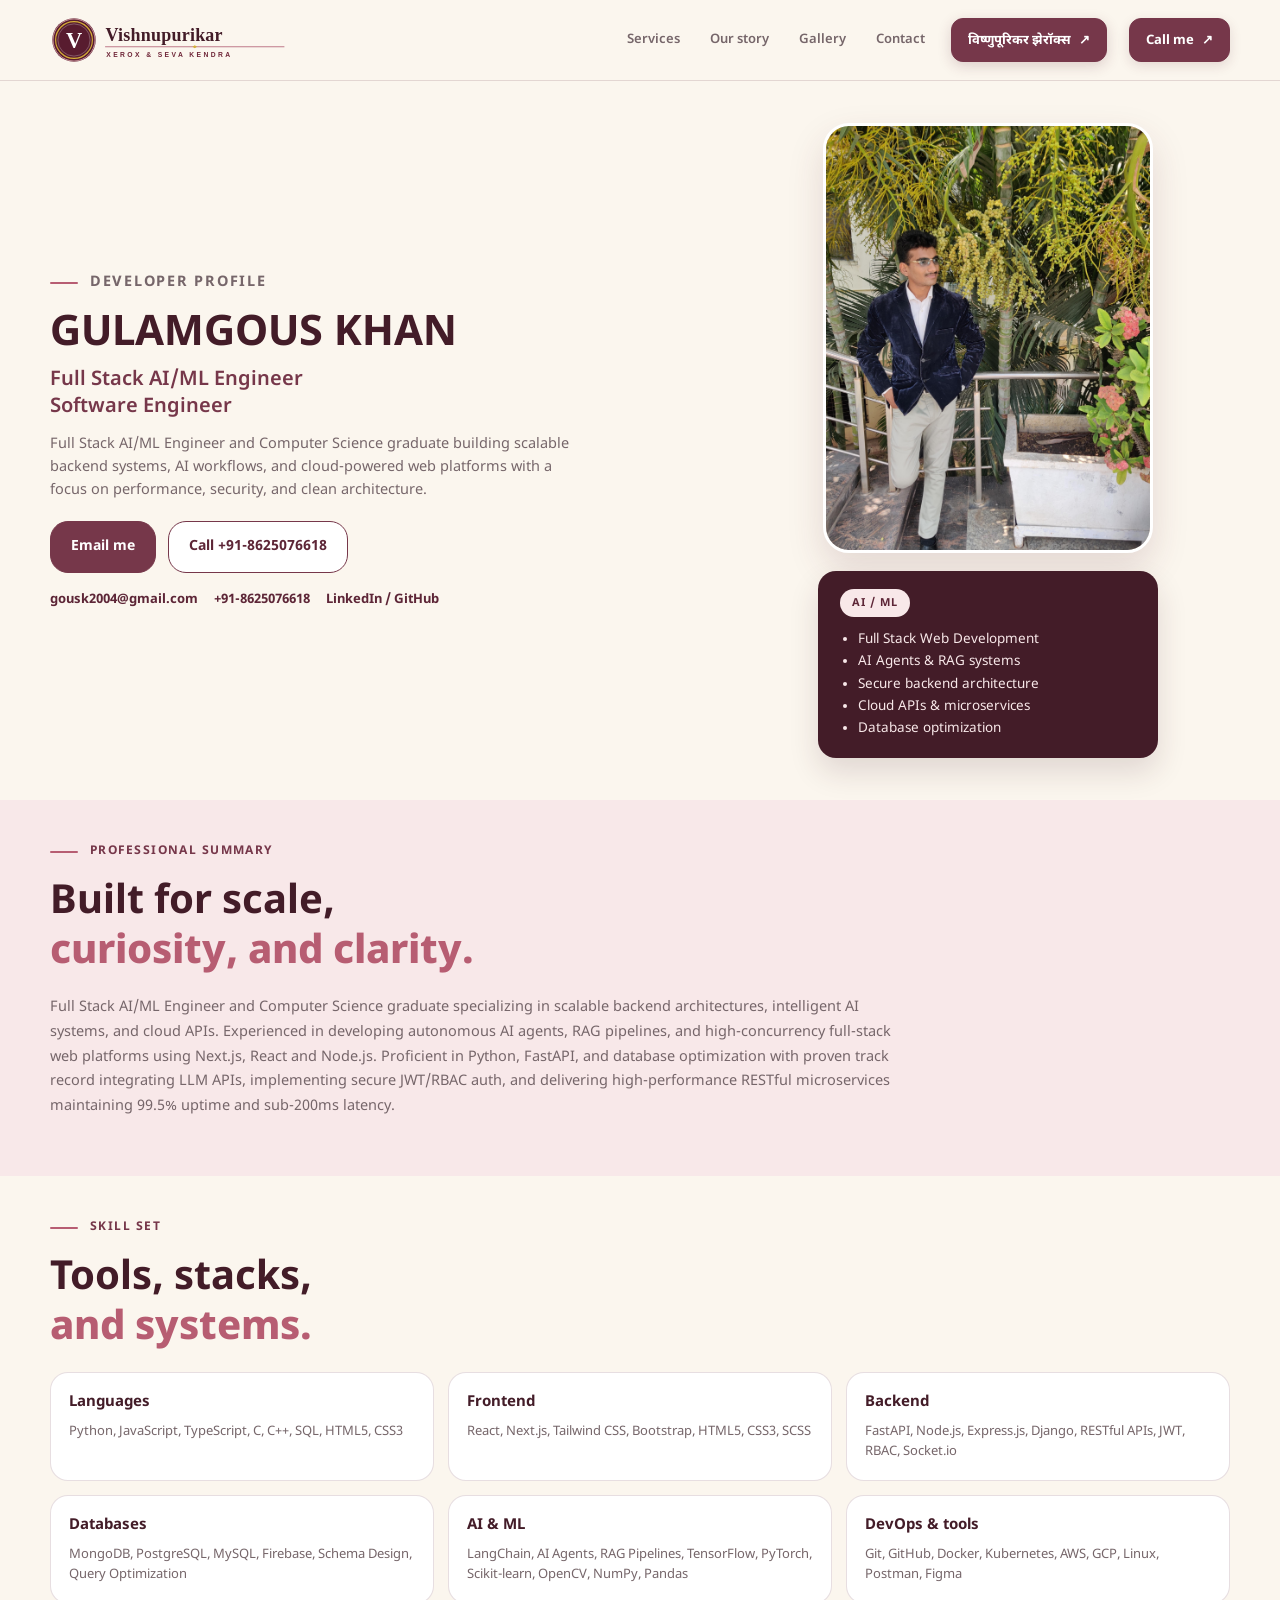
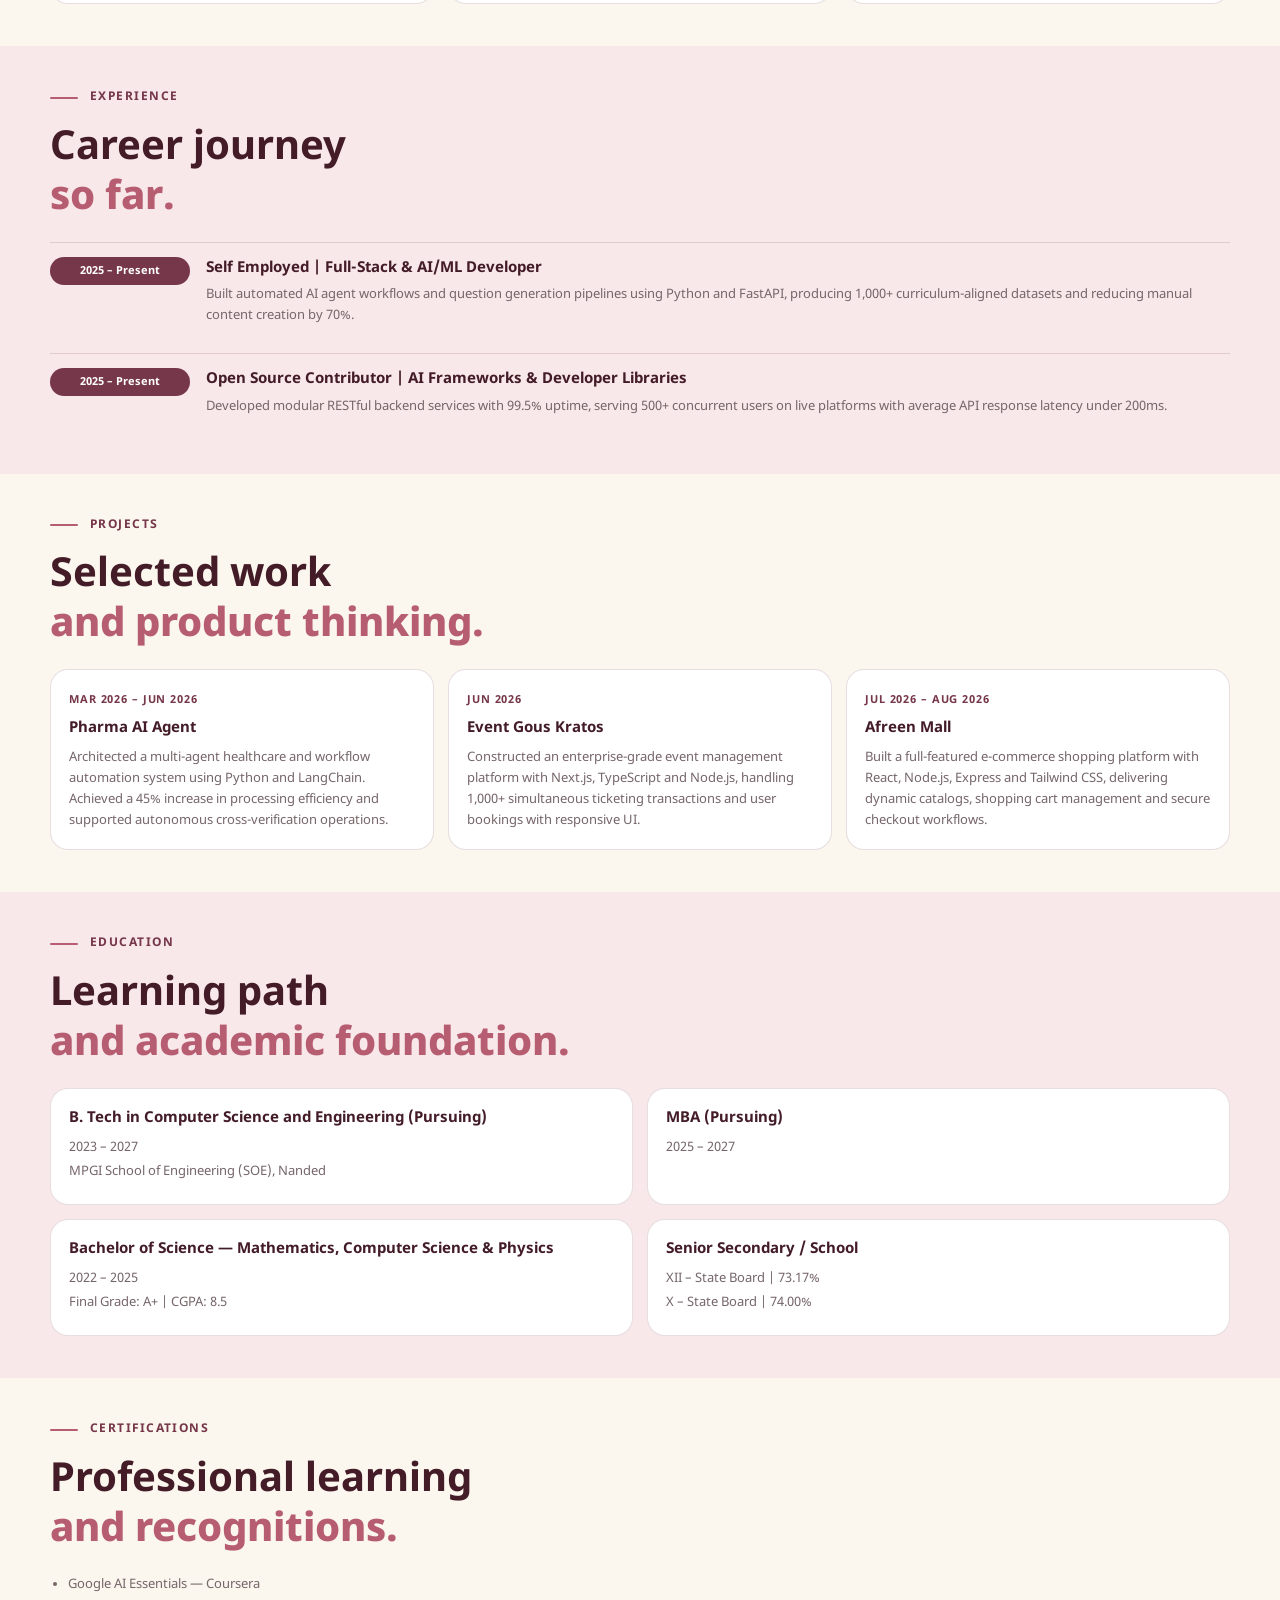
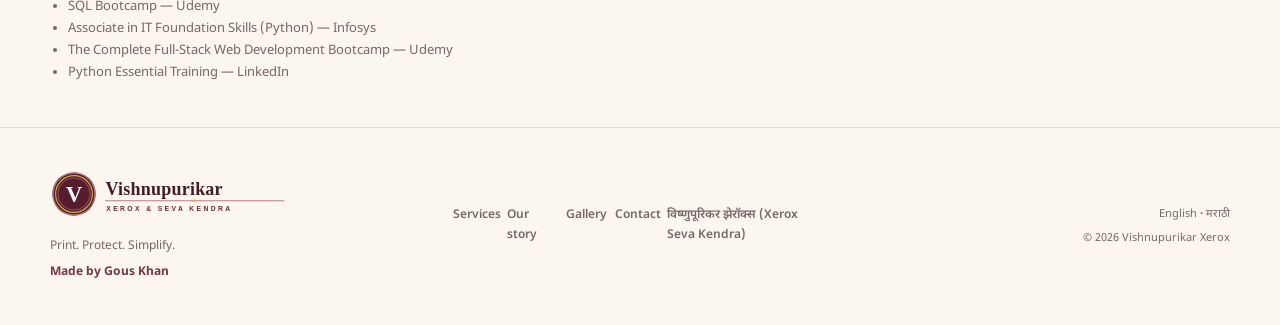
==== commit 4db2fc58: "feat(mobile): add safe area insets, view transitions, skeleton loader, balanced headlines, continuou" ====
--- a/developer.html
+++ b/developer.html
@@ -2,7 +2,12 @@
 <html lang="en">
   <head>
     <meta charset="UTF-8" />
-    <meta name="viewport" content="width=device-width, initial-scale=1.0" />
+    <meta name="viewport" content="width=device-width, initial-scale=1.0, maximum-scale=5.0, viewport-fit=cover" />
+    <meta name="theme-color" content="#431c28" />
+    <meta name="apple-mobile-web-app-capable" content="yes" />
+    <meta name="apple-mobile-web-app-status-bar-style" content="black-translucent" />
+    <meta name="mobile-web-app-capable" content="yes" />
+    <meta name="format-detection" content="telephone=no" />
     <meta name="description" content="Developer profile of Gous Khan — Full Stack AI/ML Engineer and Software Engineer." />
     <title>Gous Khan | Developer Profile</title>
     <link rel="preconnect" href="https://fonts.googleapis.com" />
@@ -267,6 +272,27 @@
         </div>
       </div>
     </footer>
+    <!-- Native Mobile App Floating Bottom Bar for Developer Profile -->
+    <nav class="mobile-bottom-bar" aria-label="Quick Actions">
+      <a class="bottom-action-btn btn-call" href="tel:+918625076618" aria-label="Call Developer">
+        <svg class="action-icon" viewBox="0 0 24 24" width="20" height="20" fill="currentColor">
+          <path d="M6.62 10.79a15.053 15.053 0 006.59 6.59l2.2-2.2c.27-.27.67-.36 1.02-.24 1.12.37 2.33.57 3.57.57.55 0 1 .45 1 1V20c0 .55-.45 1-1 1-9.39 0-17-7.61-17-17 0-.55.45-1 1-1h3.5c.55 0 1 .45 1 1 0 1.25.2 2.45.57 3.57.11.35.03.74-.25 1.02l-2.2 2.2z"/>
+        </svg>
+        <span>Call</span>
+      </a>
+      <a class="bottom-action-btn btn-whatsapp" href="mailto:gousk2004@gmail.com" aria-label="Email Developer">
+        <svg class="action-icon" viewBox="0 0 24 24" width="20" height="20" fill="currentColor">
+          <path d="M20 4H4c-1.1 0-1.99.9-1.99 2L2 18c0 1.1.9 2 2 2h16c1.1 0 2-.9 2-2V6c0-1.1-.9-2-2-2zm0 4l-8 5-8-5V6l8 5 8-5v2z"/>
+        </svg>
+        <span>Email</span>
+      </a>
+      <a class="bottom-action-btn btn-maps" href="index.html" aria-label="Return to Vishnupurikar Xerox">
+        <svg class="action-icon" viewBox="0 0 24 24" width="20" height="20" fill="currentColor">
+          <path d="M10 20v-6h4v6h5v-8h3L12 3 2 12h3v8z"/>
+        </svg>
+        <span>झेरॉक्स मुख्य</span>
+      </a>
+    </nav>
     <script src="script.js"></script>
   </body>
 </html>
--- a/styles.css
+++ b/styles.css
@@ -1,4 +1,25 @@
 @import url("https://fonts.googleapis.com/css2?family=DM+Sans:wght@400;500;600;700&family=Noto+Sans+Devanagari:wght@400;500;600;700;800&family=Playfair+Display:wght@500;600;700&display=swap");
+
+/* ==========================================================================
+   VIEW TRANSITIONS API
+   ========================================================================== */
+@view-transition {
+  navigation: auto;
+}
+::view-transition-old(root) {
+  animation: 160ms cubic-bezier(0.4, 0, 0.2, 1) both vt-fade-out;
+}
+::view-transition-new(root) {
+  animation: 200ms cubic-bezier(0.4, 0, 0.2, 1) both vt-fade-in;
+}
+@keyframes vt-fade-out {
+  from { opacity: 1; transform: scale(1); }
+  to { opacity: 0; transform: scale(0.99); }
+}
+@keyframes vt-fade-in {
+  from { opacity: 0; transform: scale(1.01); }
+  to { opacity: 1; transform: scale(1); }
+}
 
 :root {
   --rose-950: #431c28;
@@ -18,11 +39,20 @@
   --marathi: "Noto Sans Devanagari", -apple-system, BlinkMacSystemFont, "Segoe UI", Roboto, sans-serif;
   --max: 1180px;
 
-  /* Consistent Design Tokens */
-  --radius-sm: 8px;
-  --radius-md: 12px;
-  --radius-lg: 18px;
-  --radius-pill: 999px;
+  /* Safe Area Insets (iOS notch, dynamic island, Android navigation bars) */
+  --sat: env(safe-area-inset-top, 0px);
+  --sar: env(safe-area-inset-right, 0px);
+  --sab: env(safe-area-inset-bottom, 0px);
+  --sal: env(safe-area-inset-left, 0px);
+
+  /* Continuous Corner Tokens (Smooth Squircles) */
+  --radius-xs: 8px;
+  --radius-sm: 12px;
+  --radius-md: 18px;
+  --radius-lg: 26px;
+  --radius-xl: 34px;
+  --radius-pill: 9999px;
+  --corner-smoothing: 60%;
 
   /* Typography scale */
   --text-xs: 12px;
@@ -33,29 +63,172 @@
   --text-xl: 24px;
 }
 
-* { box-sizing: border-box; }
-html { scroll-behavior: smooth; }
+/* Base Reset & Mobile Viewport Overflow Protection */
+*, *::before, *::after {
+  box-sizing: border-box;
+  min-width: 0;
+}
+html {
+  scroll-behavior: smooth;
+  overflow-x: hidden;
+  max-width: 100vw;
+  width: 100%;
+  -webkit-text-size-adjust: 100%;
+  text-size-adjust: 100%;
+}
 body {
   margin: 0;
+  padding: 0;
+  overflow-x: hidden;
+  max-width: 100vw;
+  width: 100%;
   background: var(--cream);
   color: var(--ink);
   font-family: var(--marathi);
   font-size: var(--text-base);
   line-height: 1.65;
   -webkit-font-smoothing: antialiased;
+  -moz-osx-font-smoothing: grayscale;
+  position: relative;
 }
 
 body.english-mode {
   font-family: var(--body);
 }
 
-img { display: block; max-width: 100%; }
+/* Balanced Headlines Typography */
+h1, h2, h3, h4, h5, h6,
+.hero-copy h1,
+.section-heading h2,
+.story-copy h2,
+.gallery-heading h2,
+.contact-copy h2,
+.map-title {
+  text-wrap: balance;
+  word-break: normal;
+}
+p, .hero-lede, .section-intro, .story-copy > p {
+  text-wrap: pretty;
+}
+
+/* Continuous Corner Smoothing applied to surfaces */
+.button,
+.service-card,
+.detail-card,
+.showcase-card,
+.contact-card,
+.map-card,
+.hero-card,
+.gallery-grid figure,
+.service-note,
+.mobile-bottom-bar,
+.skill-box,
+.project-card,
+.edu-card,
+.developer-card,
+.developer-photo,
+.lang-toggle-btn {
+  corner-smoothing: var(--corner-smoothing);
+  -webkit-corner-smoothing: var(--corner-smoothing);
+}
+
+/* ==========================================================================
+   APP SKELETON LOADER (Mobile-first, smooth shimmer & fade-out)
+   ========================================================================== */
+.app-skeleton {
+  position: fixed;
+  inset: 0;
+  z-index: 99999;
+  background: var(--cream);
+  padding: calc(16px + var(--sat)) calc(16px + var(--sar)) calc(24px + var(--sab)) calc(16px + var(--sal));
+  display: flex;
+  flex-direction: column;
+  gap: 20px;
+  overflow: hidden;
+  transition: opacity 0.35s ease, visibility 0.35s ease;
+}
+.app-skeleton.skeleton-fade-out {
+  opacity: 0;
+  visibility: hidden;
+  pointer-events: none;
+}
+.skeleton-header {
+  display: flex;
+  justify-content: space-between;
+  align-items: center;
+  height: 52px;
+}
+.skeleton-pill {
+  height: 38px;
+  border-radius: var(--radius-pill);
+  background: linear-gradient(90deg, rgba(233, 191, 200, 0.3) 25%, rgba(248, 232, 233, 0.8) 50%, rgba(233, 191, 200, 0.3) 75%);
+  background-size: 200% 100%;
+  animation: skeleton-shimmer 1.4s infinite;
+}
+.skeleton-logo { width: 140px; }
+.skeleton-btn { width: 44px; }
+.skeleton-hero {
+  display: flex;
+  flex-direction: column;
+  gap: 14px;
+}
+.skeleton-line {
+  height: 14px;
+  border-radius: var(--radius-xs);
+  background: linear-gradient(90deg, rgba(233, 191, 200, 0.3) 25%, rgba(248, 232, 233, 0.8) 50%, rgba(233, 191, 200, 0.3) 75%);
+  background-size: 200% 100%;
+  animation: skeleton-shimmer 1.4s infinite;
+}
+.skeleton-tag { width: 120px; height: 16px; border-radius: var(--radius-pill); }
+.skeleton-title {
+  height: 32px;
+  width: 85%;
+  border-radius: var(--radius-sm);
+  background: linear-gradient(90deg, rgba(233, 191, 200, 0.35) 25%, rgba(248, 232, 233, 0.85) 50%, rgba(233, 191, 200, 0.35) 75%);
+  background-size: 200% 100%;
+  animation: skeleton-shimmer 1.4s infinite;
+}
+.skeleton-title.short { width: 65%; }
+.skeleton-para { width: 95%; }
+.skeleton-para.short { width: 75%; }
+.skeleton-actions {
+  display: flex;
+  gap: 12px;
+  margin-top: 8px;
+}
+.skeleton-button {
+  flex: 1;
+  height: 48px;
+  border-radius: var(--radius-md);
+  background: linear-gradient(90deg, rgba(93, 38, 55, 0.2) 25%, rgba(118, 55, 74, 0.35) 50%, rgba(93, 38, 55, 0.2) 75%);
+  background-size: 200% 100%;
+  animation: skeleton-shimmer 1.4s infinite;
+}
+.skeleton-button.secondary {
+  background: linear-gradient(90deg, rgba(233, 191, 200, 0.35) 25%, rgba(248, 232, 233, 0.75) 50%, rgba(233, 191, 200, 0.35) 75%);
+  background-size: 200% 100%;
+}
+.skeleton-card {
+  width: 100%;
+  height: 220px;
+  border-radius: var(--radius-lg);
+  margin-top: 14px;
+  background: linear-gradient(90deg, rgba(233, 191, 200, 0.3) 25%, rgba(248, 232, 233, 0.8) 50%, rgba(233, 191, 200, 0.3) 75%);
+  background-size: 200% 100%;
+  animation: skeleton-shimmer 1.4s infinite;
+}
+@keyframes skeleton-shimmer {
+  0% { background-position: 200% 0; }
+  100% { background-position: -200% 0; }
+}
+
+img { display: block; max-width: 100%; height: auto; }
 a { color: inherit; text-decoration: none; }
 .container { width: min(var(--max), calc(100% - 48px)); margin: 0 auto; }
 .section { padding: 90px 0; }
 .sr-only { position: absolute; width: 1px; height: 1px; padding: 0; margin: -1px; overflow: hidden; clip: rect(0,0,0,0); white-space: nowrap; border: 0; }
 
-/* Sticky Header */
+/* Sticky Header with Safe-Area Inset */
 .site-header {
   position: sticky;
   top: 0;
@@ -63,6 +236,11 @@
   background: rgba(251, 246, 238, .96);
   border-bottom: 1px solid var(--line);
   backdrop-filter: blur(16px);
+  -webkit-backdrop-filter: blur(16px);
+  padding-top: var(--sat);
+  padding-left: var(--sal);
+  padding-right: var(--sar);
+  width: 100%;
 }
 .nav-wrap {
   display: flex;
@@ -154,13 +332,29 @@
   background: var(--white);
   color: var(--rose-900);
   border: 1.5px solid var(--rose-800);
+  border-radius: var(--radius-pill);
   cursor: pointer;
   box-shadow: 0 2px 8px rgba(93, 38, 55, .06);
+  gap: 6px;
+  padding: 0 14px;
 }
 .lang-toggle-btn:hover {
   background: var(--rose-100);
   border-color: var(--rose-900);
   transform: translateY(-1px);
+}
+.lang-current {
+  font-weight: 800;
+  color: var(--rose-950);
+}
+.lang-divider {
+  color: var(--rose-500);
+  opacity: 0.5;
+  font-size: 11px;
+}
+.lang-switch-to {
+  font-weight: 600;
+  color: var(--rose-800);
 }
 
 /* Nav Call Button */
@@ -776,12 +970,20 @@
 .story-image img, .image-caption { position: relative; z-index: 1; }
 .image-caption {
   position: absolute;
-  right: 12px;
+  right: 14px;
   bottom: 14px;
-  color: var(--rose-950);
-  font-size: 11px;
-  transform: rotate(-90deg) translateX(100%);
-  transform-origin: right bottom;
+  color: var(--white);
+  background: rgba(44, 32, 32, 0.88);
+  backdrop-filter: blur(8px);
+  -webkit-backdrop-filter: blur(8px);
+  padding: 5px 12px;
+  border-radius: var(--radius-xs);
+  font-size: 11.5px;
+  font-weight: 600;
+  letter-spacing: .02em;
+  transform: none;
+  z-index: 2;
+  box-shadow: 0 4px 12px rgba(0, 0, 0, 0.15);
 }
 .story-copy > p:not(.eyebrow) {
   max-width: 520px;
@@ -943,7 +1145,15 @@
   font-weight: 700;
 }
 .contact-action small { color: var(--rose-200); font-size: 11px; display: block; }
-.contact-action strong { color: var(--white); font-size: var(--text-sm); display: block; line-height: 1.35; margin-top: 2px; }
+.contact-action strong {
+  color: var(--white);
+  font-size: var(--text-sm);
+  display: block;
+  line-height: 1.35;
+  margin-top: 2px;
+  overflow-wrap: anywhere;
+  word-break: break-word;
+}
 
 /* Interactive Big Map Card */
 .map-card {
@@ -1290,20 +1500,96 @@
 }
 
 /* ==========================================================================
-   RESPONSIVE DESIGN (Tablets & Mobile)
+   MOBILE NATIVE BOTTOM ACTION BAR (Native app feeling with Safe Area Insets)
+   ========================================================================== */
+.mobile-bottom-bar {
+  display: none;
+}
+@media (max-width: 768px) {
+  body {
+    padding-bottom: calc(76px + var(--sab));
+  }
+  .mobile-bottom-bar {
+    display: flex;
+    align-items: center;
+    justify-content: space-around;
+    gap: 8px;
+    position: fixed;
+    bottom: 0;
+    left: 0;
+    right: 0;
+    z-index: 1000;
+    background: rgba(251, 246, 238, 0.95);
+    border-top: 1px solid var(--line);
+    backdrop-filter: blur(20px);
+    -webkit-backdrop-filter: blur(20px);
+    padding: 8px calc(12px + var(--sar)) calc(8px + var(--sab)) calc(12px + var(--sal));
+    box-shadow: 0 -4px 20px rgba(67, 28, 40, 0.08);
+  }
+  .bottom-action-btn {
+    flex: 1;
+    display: flex;
+    flex-direction: column;
+    align-items: center;
+    justify-content: center;
+    gap: 4px;
+    padding: 8px 6px;
+    min-height: 48px;
+    border-radius: var(--radius-md);
+    font-size: 11px;
+    font-weight: 700;
+    line-height: 1;
+    text-align: center;
+    transition: transform 0.15s ease, background 0.15s ease;
+    corner-smoothing: var(--corner-smoothing);
+    -webkit-corner-smoothing: var(--corner-smoothing);
+    -webkit-tap-highlight-color: transparent;
+  }
+  .bottom-action-btn:active {
+    transform: scale(0.96);
+  }
+  .bottom-action-btn.btn-call {
+    background: var(--rose-100);
+    color: var(--rose-950);
+    border: 1px solid var(--rose-200);
+  }
+  .bottom-action-btn.btn-whatsapp {
+    background: #128c7e;
+    color: #ffffff;
+    border: 1px solid #075e54;
+    box-shadow: 0 2px 8px rgba(18, 140, 126, 0.25);
+  }
+  .bottom-action-btn.btn-maps {
+    background: var(--rose-950);
+    color: var(--white);
+    border: 1px solid var(--rose-900);
+  }
+  .action-icon {
+    display: block;
+  }
+  .action-icon-img {
+    display: block;
+    width: 20px;
+    height: 20px;
+    object-fit: contain;
+  }
+}
+
+/* ==========================================================================
+   RESPONSIVE DESIGN (Tablets & Mobile - Full Viewport Fit & Continuous Corners)
    ========================================================================== */
 @media (max-width: 900px) {
-  .section { padding: 68px 0; }
-  .hero-grid, .story-grid { grid-template-columns: 1fr; gap: 48px; }
+  .section { padding: 60px 0; }
+  .hero-grid, .story-grid { grid-template-columns: 1fr; gap: 40px; }
   .hero-visual { max-width: 520px; margin: 0 auto; width: 100%; }
-  .hero-image-wrap { height: 400px; }
-  .service-grid { grid-template-columns: repeat(2, 1fr); }
-  .service-showcase { grid-template-columns: 1fr 1fr; }
-  .shop-details-grid { grid-template-columns: 1fr; }
-  .gallery-grid { grid-template-columns: 1fr 1fr; }
+  .hero-image-wrap { height: 380px; }
+  .service-grid { grid-template-columns: repeat(2, 1fr); gap: 18px; }
+  .service-showcase { grid-template-columns: 1fr 1fr; gap: 18px; }
+  .shop-details-grid { grid-template-columns: 1fr; gap: 16px; }
+  .gallery-grid { grid-template-columns: 1fr 1fr; gap: 16px; }
   .gallery-certificate { grid-column: span 2; }
-  .contact-card { grid-template-columns: 1fr; gap: 36px; padding: 42px 32px; }
-  .map-header { flex-direction: column; align-items: flex-start; }
+  .contact-card { grid-template-columns: 1fr; gap: 32px; padding: 36px 28px; }
+  .map-header { flex-direction: column; align-items: flex-start; gap: 16px; }
   .map-buttons { width: 100%; }
   .map-buttons .button { width: 100%; }
   
@@ -1314,15 +1600,20 @@
 }
 
 @media (max-width: 680px) {
-  .container { width: min(var(--max), calc(100% - 32px)); }
-  .nav-wrap { min-height: 70px; }
+  .container {
+    width: min(var(--max), calc(100% - 24px));
+    padding-left: var(--sal);
+    padding-right: var(--sar);
+  }
+  .nav-wrap { min-height: 64px; }
+  .brand-logo { max-width: 190px; height: 42px; }
   .menu-toggle { display: block; }
   
   .main-nav {
     position: absolute;
-    top: 70px;
-    right: 16px;
-    left: 16px;
+    top: 64px;
+    right: 12px;
+    left: 12px;
     display: none;
     flex-direction: column;
     align-items: stretch;
@@ -1330,35 +1621,172 @@
     padding: 18px;
     background: var(--white);
     border: 1px solid var(--line);
-    border-radius: var(--radius-md);
+    border-radius: var(--radius-lg);
     box-shadow: 0 16px 36px rgba(93, 38, 55, .16);
+    z-index: 101;
   }
   .main-nav.is-open { display: flex; }
   .main-nav a.nav-link { padding: 12px 14px; border-bottom: 1px solid var(--line); }
   .developer-link, .lang-toggle-btn, .nav-call { width: 100%; justify-content: center; }
 
-  .hero { padding-top: 36px; }
-  h1 { font-size: 34px; line-height: 1.3; }
-  .hero-actions { flex-direction: column; width: 100%; }
+  /* Mobile Typography & Full Fit */
+  .hero { padding-top: 24px; padding-bottom: 40px; }
+  h1 { font-size: 32px; line-height: 1.25; }
+  h2 { font-size: 24px; line-height: 1.3; }
+  .hero-lede { font-size: 14.5px; margin-bottom: 22px; }
+
+  /* Mobile Button Safety (Prevent overflow blowout) */
+  .button {
+    width: 100%;
+    white-space: normal;
+    word-break: normal;
+    text-align: center;
+    min-height: 48px;
+    padding: 12px 18px;
+    line-height: 1.35;
+    font-size: 14.5px;
+  }
+  .hero-actions {
+    flex-direction: column;
+    width: 100%;
+    gap: 10px;
+  }
   .hero-actions .button { width: 100%; }
-  .hero-image-wrap { height: 320px; }
-  .hero-stamp { left: -8px; width: 92px; height: 92px; }
-
-  .trust-grid { flex-wrap: wrap; gap: 12px 16px; padding: 18px 0; }
-  .trust-grid > span:first-child { width: 100%; }
-  .service-grid, .service-showcase { grid-template-columns: 1fr; }
-  .gallery-grid { grid-template-columns: 1fr; }
-  .gallery-certificate { grid-column: span 1; }
-  .gallery-certificate img { max-height: 220px; }
+
+  /* Hero Visual & Contained Badges */
+  .hero-visual {
+    padding: 0;
+    max-width: 100%;
+    width: 100%;
+    margin-top: 8px;
+  }
+  .hero-image-wrap {
+    height: 300px;
+    border-radius: 40px 40px var(--radius-md) var(--radius-md);
+  }
+  .hero-stamp {
+    top: 14px;
+    left: 14px;
+    width: 82px;
+    height: 82px;
+    transform: rotate(-6deg);
+    padding: 10px;
+  }
+  .hero-stamp strong { font-size: 11px; }
+  .hero-stamp small { font-size: 9px; }
+  .hero-card {
+    position: static;
+    margin-top: 12px;
+    max-width: 100%;
+    width: 100%;
+  }
+
+  /* Trust Strip Grid */
+  .trust-strip { padding: 12px 0; }
+  .trust-grid {
+    display: grid;
+    grid-template-columns: 1fr;
+    gap: 8px;
+    min-height: auto;
+    padding: 10px 0;
+    width: 100%;
+  }
+  .trust-grid > span:first-child { width: 100%; font-size: 15px; margin-bottom: 4px; }
+  .trust-item { font-size: 13px; }
+
+  /* Services Grid */
+  .section-heading {
+    flex-direction: column;
+    align-items: flex-start;
+    gap: 12px;
+    margin-bottom: 28px;
+  }
+  .section-intro { max-width: 100%; font-size: 13.5px; }
+  .service-grid, .service-showcase { grid-template-columns: 1fr; gap: 16px; }
+  .service-card { padding: 16px; border-radius: var(--radius-md); }
+  .service-card-media { height: 180px; }
+  .service-card h3 { font-size: 17px; }
+  .service-card p { font-size: 13.5px; margin-bottom: 12px; }
+
+  /* Service Note (WhatsApp photo inquiry) */
+  .service-note {
+    flex-direction: column;
+    align-items: flex-start;
+    gap: 14px;
+    padding: 16px;
+    width: 100%;
+  }
+  .service-note a {
+    margin-left: 0;
+    width: 100%;
+    justify-content: center;
+  }
+
+  /* Shop Details */
+  .shop-details-grid { grid-template-columns: 1fr; gap: 14px; }
+  .detail-card { padding: 20px 18px; min-height: auto; border-radius: var(--radius-md); }
+  .detail-card h3 { font-size: 17px; }
+  .detail-card ul { padding-left: 18px; font-size: 13.5px; line-height: 1.7; }
+  .badge-tag { font-size: 11px; padding: 4px 8px; }
+
+  /* Story Section */
+  .story-image { padding: 0; width: 100%; }
+  .story-image::after { display: none; }
+  .story-image img { height: 320px; border-radius: var(--radius-md); }
+  .story-copy > p:not(.eyebrow) { font-size: 14.5px; }
+
+  /* Gallery */
+  .gallery-grid { grid-template-columns: 1fr; gap: 14px; }
+  .gallery-certificate { grid-column: span 1; min-height: auto; aspect-ratio: 16 / 10 !important; }
+  .gallery-certificate img { max-height: 200px; }
   
-  .map-card { padding: 22px 18px; }
-  .map-embed-wrapper iframe { height: 280px; }
+  /* Contact Section */
+  .contact-section { padding: 50px 0; }
+  .contact-card {
+    padding: 22px 16px;
+    gap: 22px;
+    border-radius: var(--radius-md);
+  }
+  .contact-action {
+    padding: 12px 14px;
+    gap: 12px;
+  }
+  .contact-action strong {
+    font-size: 13px;
+    word-break: break-all;
+    overflow-wrap: anywhere;
+  }
   
-  .footer-grid { grid-template-columns: 1fr; gap: 24px; text-align: left; }
-  .footer-links { justify-content: flex-start; flex-wrap: wrap; }
+  /* Map Card */
+  .map-card { padding: 18px 14px; border-radius: var(--radius-md); margin-top: 24px; }
+  .map-title { font-size: 18px; }
+  .map-address { font-size: 13px; }
+  .map-embed-wrapper iframe { height: 260px; }
+  .map-footer {
+    flex-direction: column;
+    align-items: flex-start;
+    gap: 6px;
+    font-size: 11.5px;
+  }
+  
+  /* Footer */
+  .site-footer {
+    padding: 32px 0 calc(32px + var(--sab));
+  }
+  .footer-grid { grid-template-columns: 1fr; gap: 20px; text-align: left; }
+  .footer-links { justify-content: flex-start; flex-wrap: wrap; gap: 12px 16px; }
   .footer-meta { justify-items: start; }
 
+  /* Developer Page */
   .skills-grid, .project-grid { grid-template-columns: 1fr; }
   .timeline-item { grid-template-columns: 1fr; gap: 10px; }
-  .developer-photo { width: 260px; height: 340px; }
-}
+  .developer-photo { width: 100%; max-width: 280px; height: 320px; }
+}
+
+@media (max-width: 400px) {
+  .brand-logo { max-width: 155px; height: 36px; }
+  h1 { font-size: 28px; }
+  h2 { font-size: 21px; }
+  .button { font-size: 13.5px; padding: 10px 14px; }
+  .bottom-action-btn { font-size: 10px; padding: 6px 2px; }
+}
